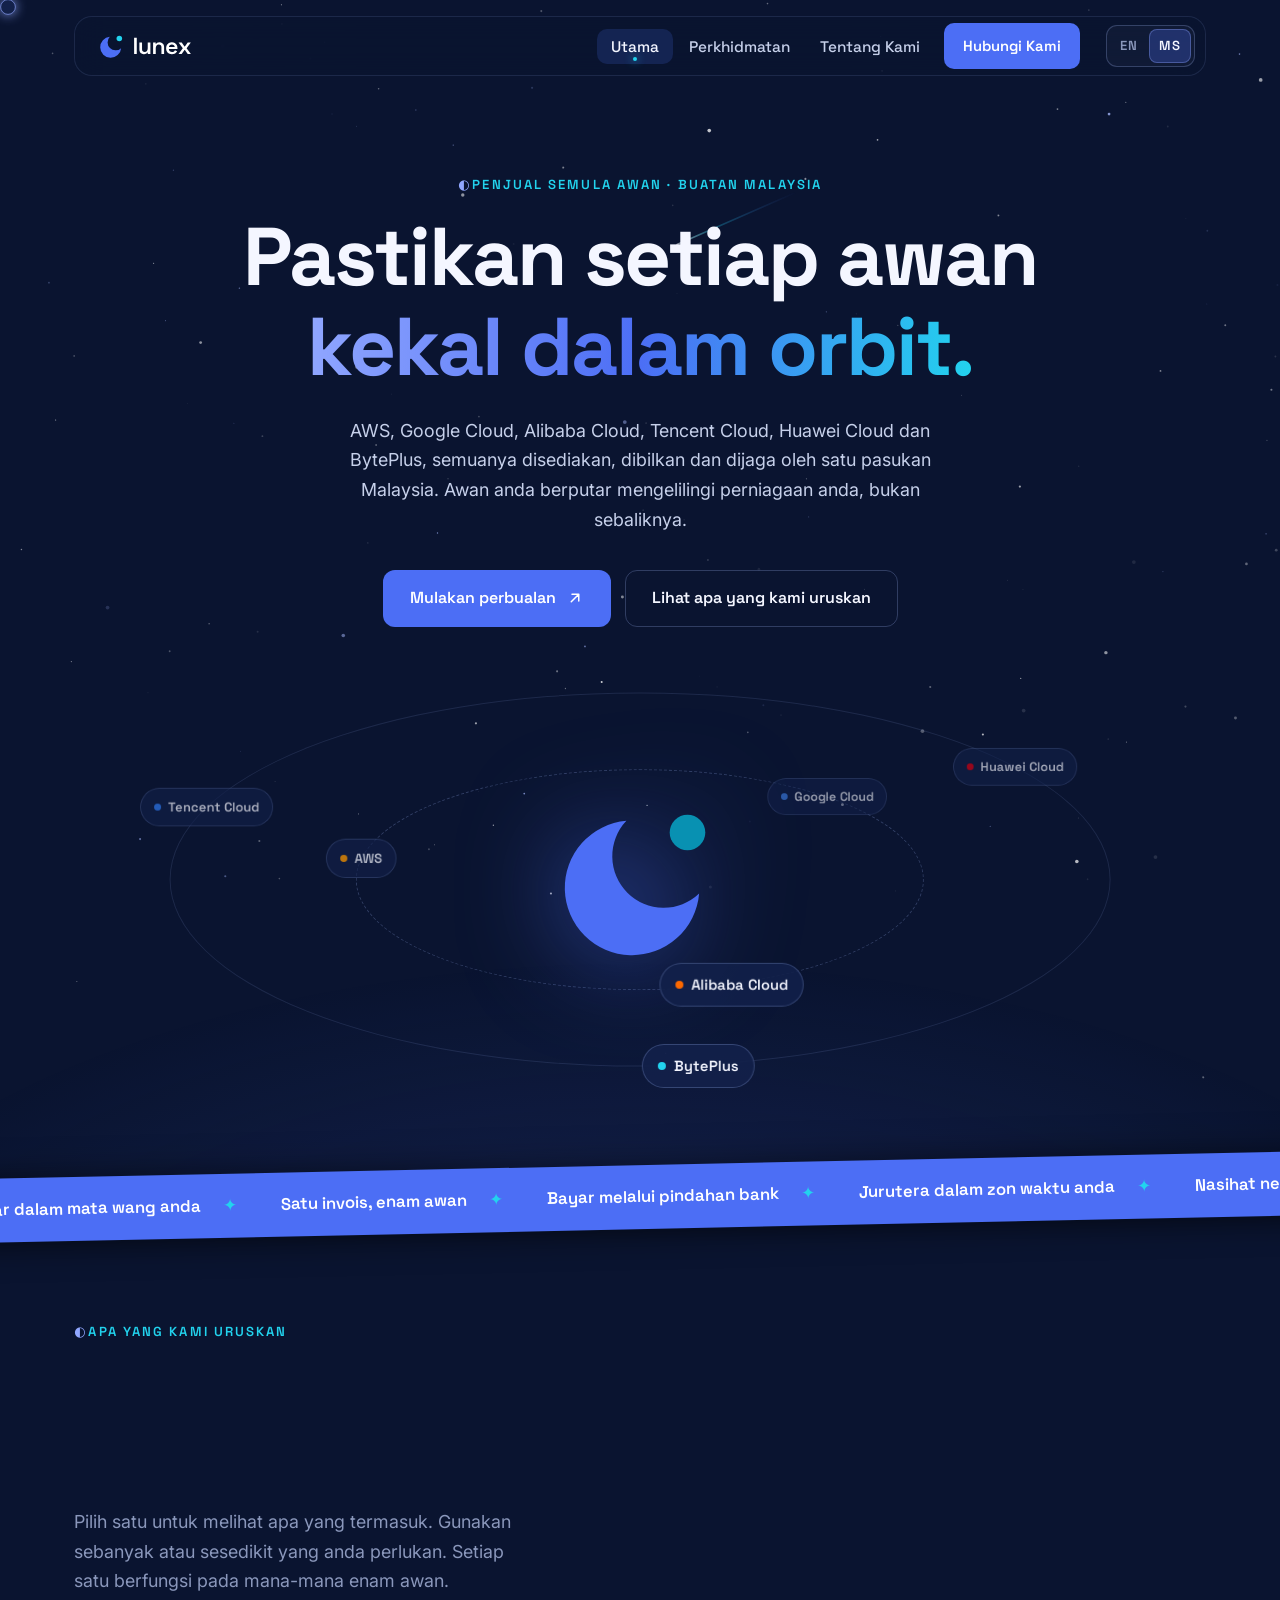
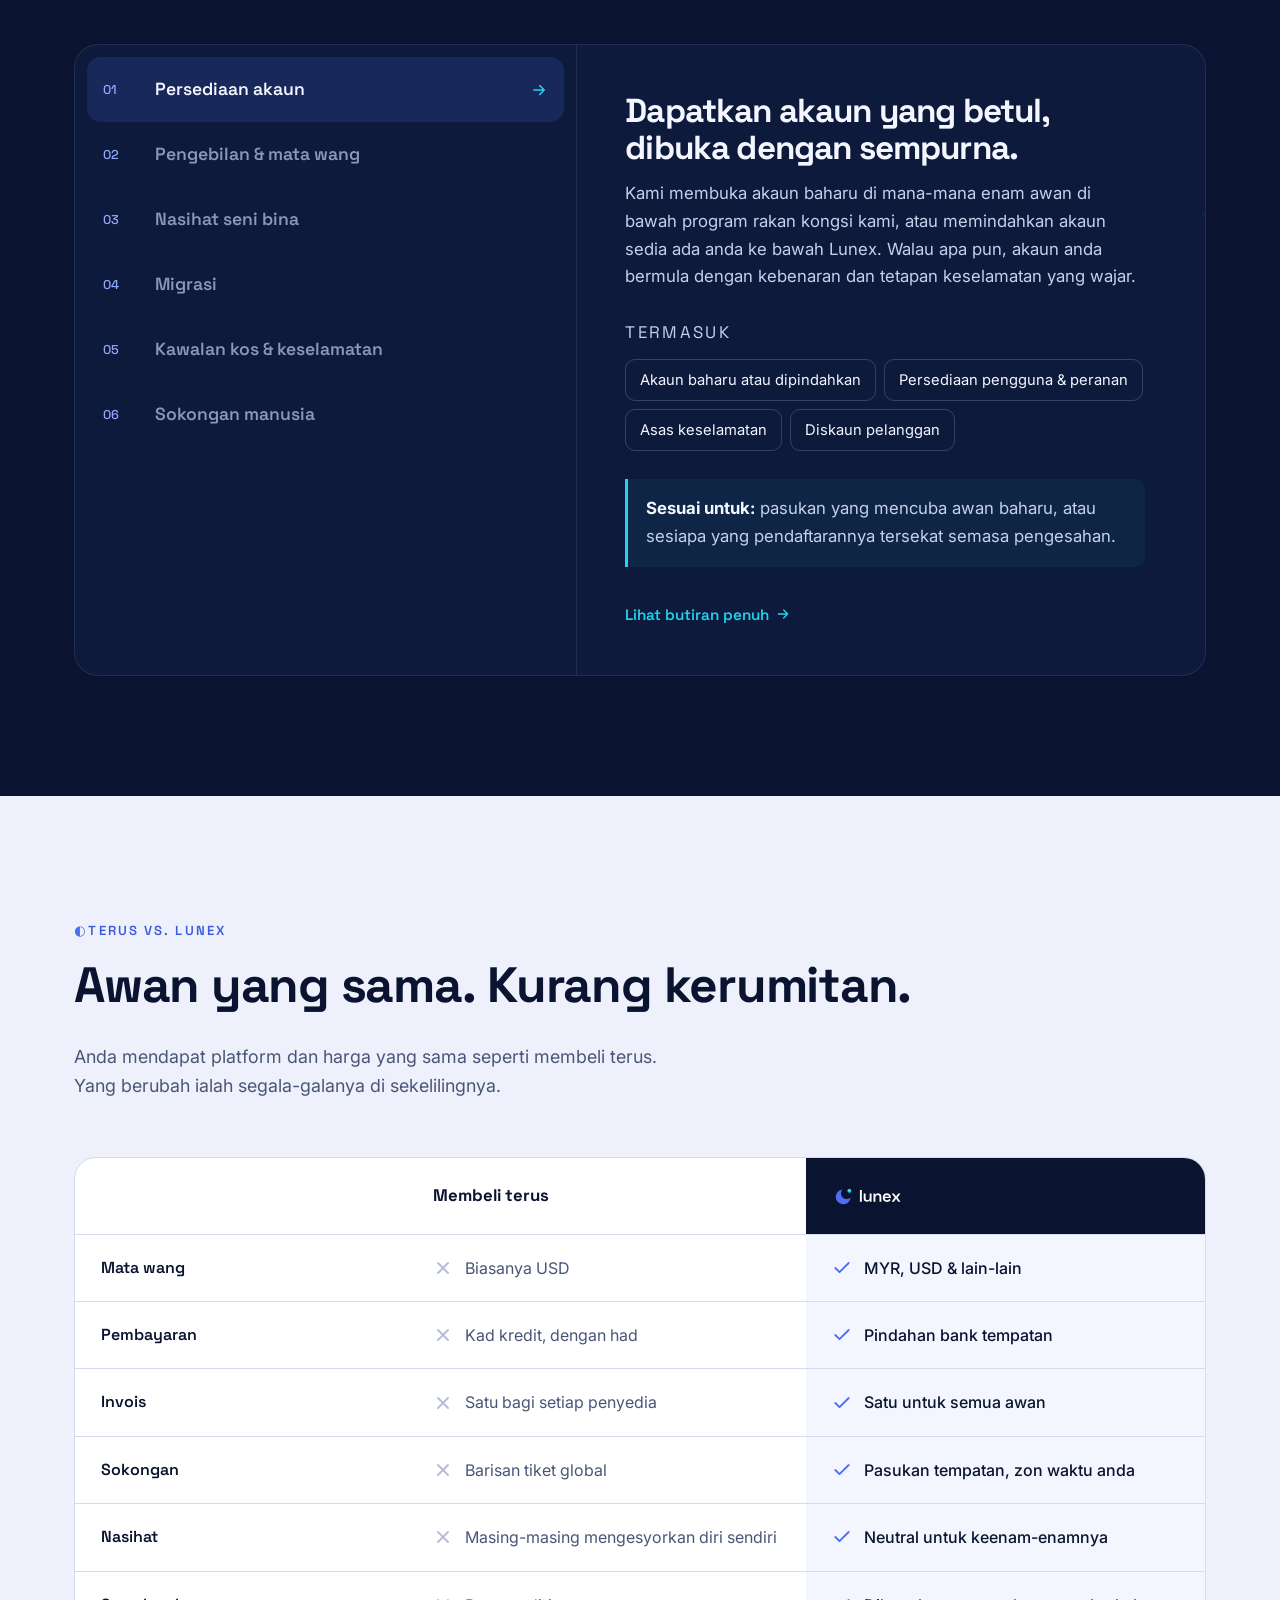
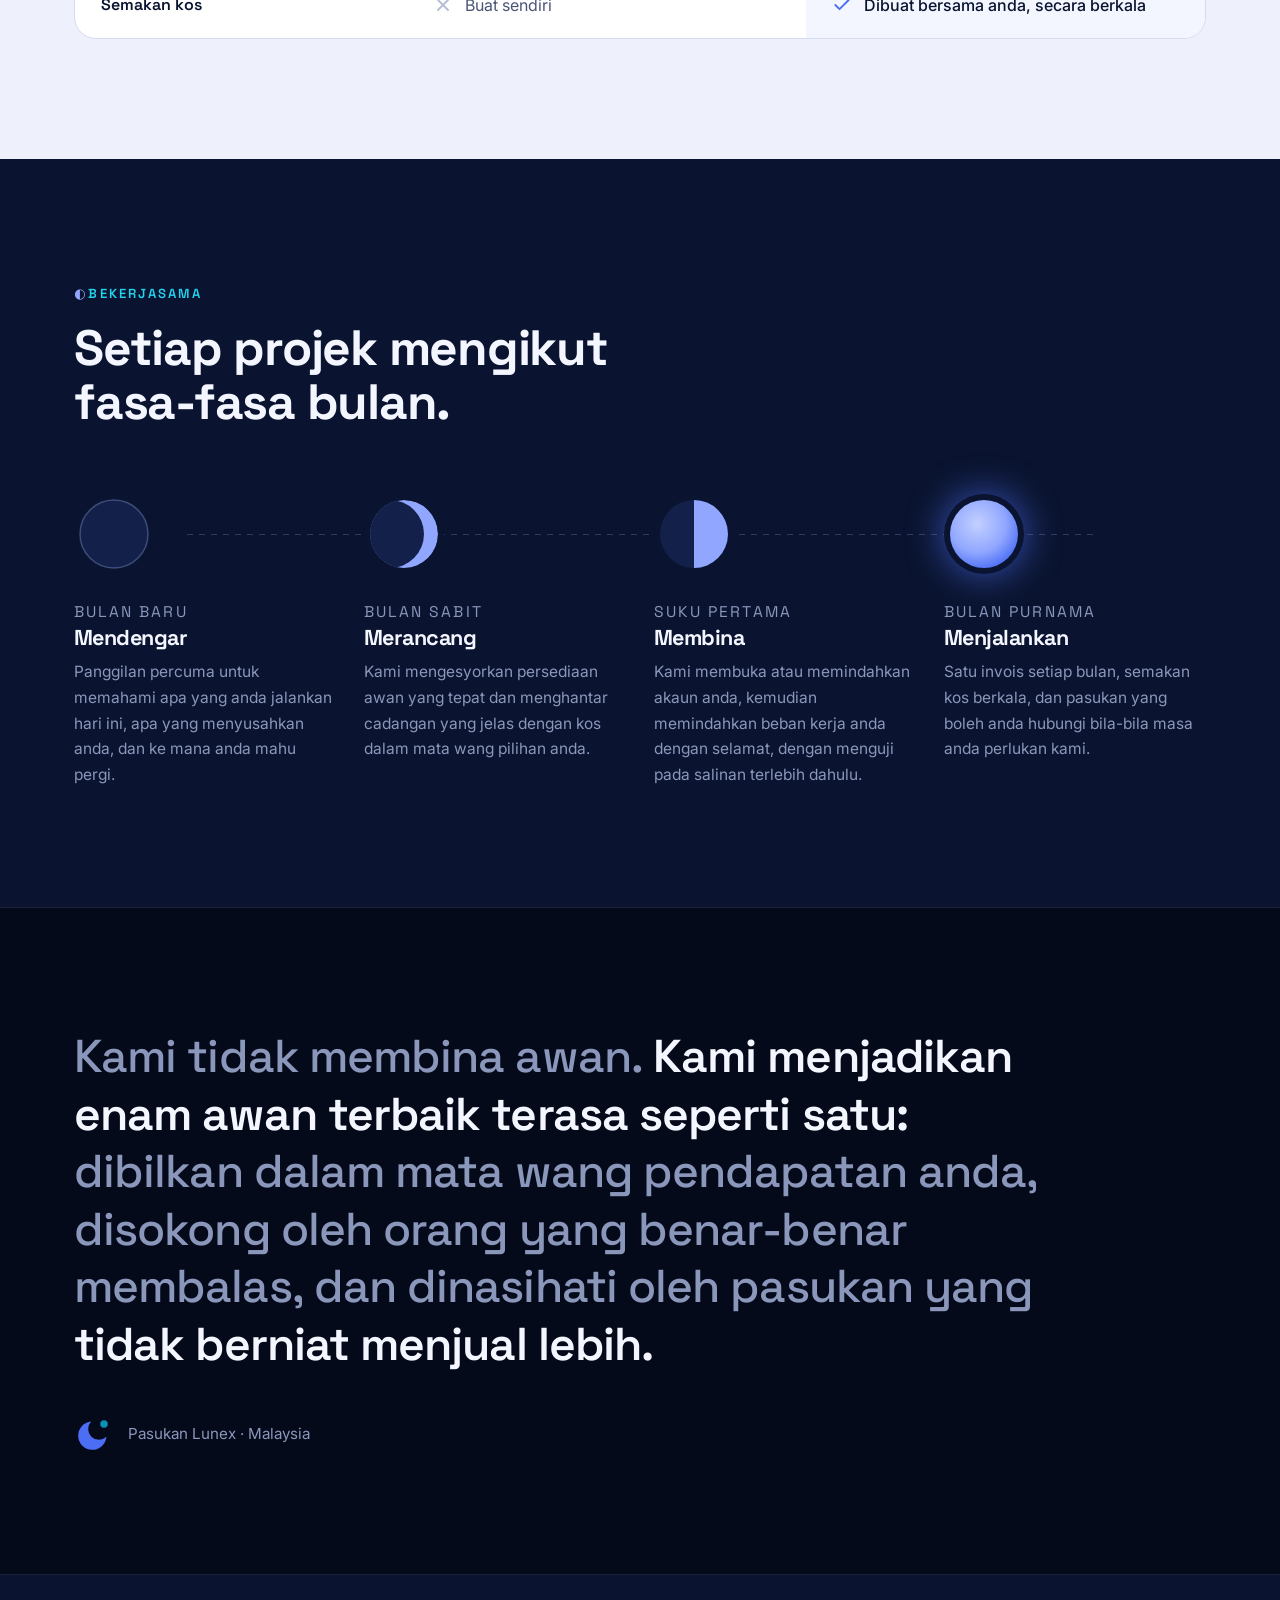
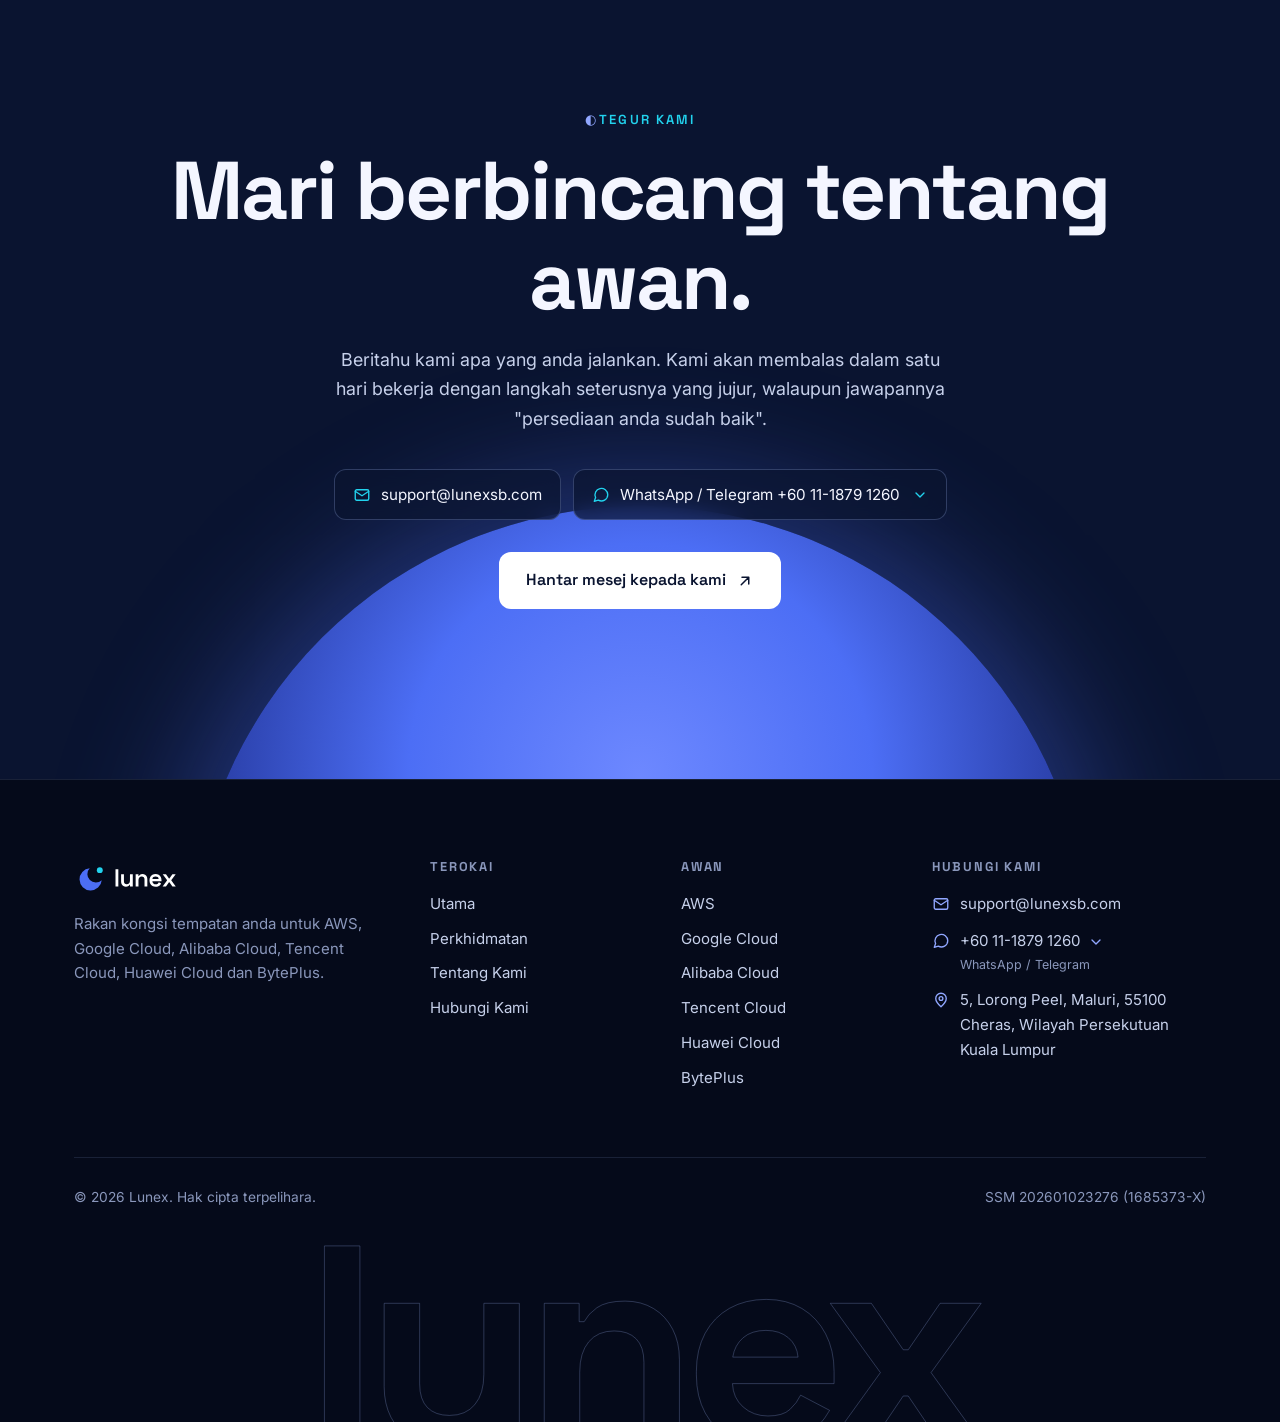
==== ms/index.html @ aa785521 "Add Bahasa Melayu version with EN | MS switch (ms/ pages built from tools/i18n-ms.txt)" ====
<!DOCTYPE html>
<html lang="ms" data-root="../">
<head>
  <meta charset="UTF-8">
  <meta name="viewport" content="width=device-width, initial-scale=1">
  <title>Lunex | Rakan Kongsi Pelbagai Awan Tempatan Anda di Malaysia</title>
  <meta name="description" content="Lunex ialah penjual semula awan yang berpangkalan di Malaysia untuk AWS, Google Cloud, Alibaba Cloud, Tencent Cloud, Huawei Cloud dan BytePlus. Pengebilan pelbagai mata wang yang fleksibel, sokongan tempatan dan nasihat tanpa agenda jualan.">
  <meta name="theme-color" content="#0a1430">
  <meta property="og:title" content="Lunex | Pastikan setiap awan kekal dalam orbit">
  <meta property="og:description" content="Akaun, pengebilan pelbagai mata wang, migrasi dan sokongan untuk enam platform awan, daripada satu pasukan Malaysia.">
  <meta property="og:image" content="../assets/img/lunex-icon-512.png">
  <link rel="icon" href="../assets/img/favicon.svg" type="image/svg+xml">
  <link rel="icon" href="../assets/img/favicon-32.png" sizes="32x32" type="image/png">
  <link rel="apple-touch-icon" href="../assets/img/apple-touch-icon.png">
  <link rel="preconnect" href="https://fonts.googleapis.com">
  <link rel="preconnect" href="https://fonts.gstatic.com" crossorigin>
  <link href="https://fonts.googleapis.com/css2?family=Inter:wght@400;500;600&family=Space+Grotesk:wght@500;600;700&display=swap" rel="stylesheet">
  <link rel="stylesheet" href="../css/style.css?v=8">
  <link rel="alternate" hreflang="en" href="../index.html">
  <link rel="alternate" hreflang="ms" href="index.html">
  <script>(function(d){try{if(!matchMedia("(prefers-reduced-motion: reduce)").matches){var s=sessionStorage;if(s.getItem("lx-trans"))d.classList.add("page-entering");else if(!s.getItem("lx-intro"))d.classList.add("intro-pending");}}catch(e){}setTimeout(function(){d.classList.remove("page-entering","intro-pending")},3000)})(document.documentElement)</script>
</head>
<body>
  <a class="skip-link" href="#main">Langkau ke kandungan</a>

  <!-- ============ Floating header ============ -->
  <header class="site-header">
    <div class="container">
      <nav class="nav" aria-label="Navigasi utama">
        <a href="index.html" class="nav__logo" aria-label="Laman utama Lunex">
          <img src="../assets/img/lunex-logo-white.svg" alt="Lunex" width="99" height="34">
        </a>
        <ul class="nav__menu" id="nav-menu">
          <li><a class="nav__link" href="index.html">Utama</a></li>
          <li><a class="nav__link" href="services.html">Perkhidmatan</a></li>
          <li><a class="nav__link" href="about.html">Tentang Kami</a></li>
          <li class="nav__cta"><a class="btn btn--primary btn--sm" href="contact.html">Hubungi Kami</a></li>
        </ul>
        <div class="lang" role="group" aria-label="Bahasa / Language"><a class="lang__opt" data-lang="en" href="../index.html" hreflang="en">EN</a><a class="lang__opt is-on" data-lang="ms" href="index.html" hreflang="ms" aria-current="true">MS</a></div>
        <button class="nav__toggle" type="button" aria-label="Buka menu" aria-expanded="false" aria-controls="nav-menu">
          <span></span><span></span><span></span>
        </button>
      </nav>
    </div>
  </header>

  <main id="main">
    <!-- ============ Hero ============ -->
    <section class="hero">
      <div class="container">
        <p class="kicker reveal">Penjual semula awan · Buatan Malaysia</p>
        <h1 class="h-xl reveal d1">Pastikan setiap awan<br><em class="glow-text">kekal dalam orbit.</em></h1>
        <p class="lead reveal d2">
          AWS, Google Cloud, Alibaba Cloud, Tencent Cloud, Huawei Cloud dan BytePlus, semuanya disediakan, dibilkan dan dijaga oleh satu pasukan Malaysia. Awan anda berputar mengelilingi perniagaan anda, bukan sebaliknya.
        </p>
        <div class="hero__actions reveal d3">
          <a class="btn btn--primary" href="contact.html">
            Mulakan perbualan
            <svg viewBox="0 0 24 24" fill="none" stroke="currentColor" stroke-width="2" stroke-linecap="round" stroke-linejoin="round" aria-hidden="true"><path d="M7 17 17 7M8 7h9v9"/></svg>
          </a>
          <a class="btn btn--line" href="#handle">Lihat apa yang kami uruskan</a>
        </div>

        <!-- Orbit: the six clouds circling Lunex -->
        <nav class="orbit reveal d2" data-orbit aria-label="Enam platform awan yang disokong oleh Lunex">
          <div class="orbit__ring orbit__ring--outer" aria-hidden="true"></div>
          <div class="orbit__ring orbit__ring--inner" aria-hidden="true"></div>
          <div class="orbit__moon" aria-hidden="true"><img src="../assets/img/lunex-icon.svg" alt=""></div>
          <a class="sat" href="services.html#aws" data-ring="inner" data-angle="180"><i class="c-aws"></i>AWS</a>
          <a class="sat" href="services.html#google-cloud" data-ring="inner" data-angle="300"><i class="c-gcp"></i>Google Cloud</a>
          <a class="sat" href="services.html#alibaba-cloud" data-ring="inner" data-angle="60"><i class="c-ali"></i>Alibaba Cloud</a>
          <a class="sat" href="services.html#tencent-cloud" data-ring="outer" data-angle="210"><i class="c-tencent"></i>Tencent Cloud</a>
          <a class="sat" href="services.html#huawei-cloud" data-ring="outer" data-angle="330"><i class="c-huawei"></i>Huawei Cloud</a>
          <a class="sat" href="services.html#byteplus" data-ring="outer" data-angle="90"><i class="c-byteplus"></i>BytePlus</a>
        </nav>
      </div>

    </section>

    <!-- Ribbon: sits on the seam between the hero and the next section -->
    <div class="ribbon-seam">
      <div class="ribbon" aria-label="Kelebihan Lunex">
        <div class="ribbon__track">
          <span>Bayar dalam mata wang anda</span><span>Satu invois, enam awan</span><span>Bayar melalui pindahan bank</span><span>Jurutera dalam zon waktu anda</span><span>Nasihat neutral tanpa memihak</span><span>Tiada had kad kredit</span>
          <span aria-hidden="true">Bayar dalam mata wang anda</span><span aria-hidden="true">Satu invois, enam awan</span><span aria-hidden="true">Bayar melalui pindahan bank</span><span aria-hidden="true">Jurutera dalam zon waktu anda</span><span aria-hidden="true">Nasihat neutral tanpa memihak</span><span aria-hidden="true">Tiada had kad kredit</span>
        </div>
      </div>
    </div>

    <!-- ============ Mission control (services) ============ -->
    <section class="section" id="handle">
      <div class="container">
        <div class="mc__head">
          <div>
            <p class="kicker">Apa yang kami uruskan</p>
            <h2 class="h-lg" style="margin:0">Enam tugas yang boleh<br>anda serahkan kepada kami.</h2>
          </div>
          <p class="lead">Pilih satu untuk melihat apa yang termasuk. Gunakan sebanyak atau sesedikit yang anda perlukan. Setiap satu berfungsi pada mana-mana enam awan.</p>
        </div>

        <div class="mc reveal" data-tabs>
          <div class="mc__tabs" role="tablist" aria-label="Perkhidmatan Lunex" aria-orientation="vertical">
            <button class="mc__tab" role="tab" id="tab-account" aria-controls="panel-account" aria-selected="true" tabindex="0"><small>01</small>Persediaan akaun<svg viewBox="0 0 24 24" fill="none" stroke="currentColor" stroke-width="2" stroke-linecap="round" stroke-linejoin="round" aria-hidden="true"><path d="M5 12h14M13 6l6 6-6 6"/></svg></button>
            <button class="mc__tab" role="tab" id="tab-billing" aria-controls="panel-billing" aria-selected="false" tabindex="-1"><small>02</small>Pengebilan &amp; mata wang<svg viewBox="0 0 24 24" fill="none" stroke="currentColor" stroke-width="2" stroke-linecap="round" stroke-linejoin="round" aria-hidden="true"><path d="M5 12h14M13 6l6 6-6 6"/></svg></button>
            <button class="mc__tab" role="tab" id="tab-consult" aria-controls="panel-consult" aria-selected="false" tabindex="-1"><small>03</small>Nasihat seni bina<svg viewBox="0 0 24 24" fill="none" stroke="currentColor" stroke-width="2" stroke-linecap="round" stroke-linejoin="round" aria-hidden="true"><path d="M5 12h14M13 6l6 6-6 6"/></svg></button>
            <button class="mc__tab" role="tab" id="tab-migrate" aria-controls="panel-migrate" aria-selected="false" tabindex="-1"><small>04</small>Migrasi<svg viewBox="0 0 24 24" fill="none" stroke="currentColor" stroke-width="2" stroke-linecap="round" stroke-linejoin="round" aria-hidden="true"><path d="M5 12h14M13 6l6 6-6 6"/></svg></button>
            <button class="mc__tab" role="tab" id="tab-guard" aria-controls="panel-guard" aria-selected="false" tabindex="-1"><small>05</small>Kawalan kos &amp; keselamatan<svg viewBox="0 0 24 24" fill="none" stroke="currentColor" stroke-width="2" stroke-linecap="round" stroke-linejoin="round" aria-hidden="true"><path d="M5 12h14M13 6l6 6-6 6"/></svg></button>
            <button class="mc__tab" role="tab" id="tab-support" aria-controls="panel-support" aria-selected="false" tabindex="-1"><small>06</small>Sokongan manusia<svg viewBox="0 0 24 24" fill="none" stroke="currentColor" stroke-width="2" stroke-linecap="round" stroke-linejoin="round" aria-hidden="true"><path d="M5 12h14M13 6l6 6-6 6"/></svg></button>
          </div>

          <div class="mc__panel" role="tabpanel" id="panel-account" aria-labelledby="tab-account" tabindex="0">
            <h3>Dapatkan akaun yang betul, dibuka dengan sempurna.</h3>
            <p>Kami membuka akaun baharu di mana-mana enam awan di bawah program rakan kongsi kami, atau memindahkan akaun sedia ada anda ke bawah Lunex. Walau apa pun, akaun anda bermula dengan kebenaran dan tetapan keselamatan yang wajar.</p>
            <p class="mc__label">Termasuk</p>
            <ul class="mc__chips"><li>Akaun baharu atau dipindahkan</li><li>Persediaan pengguna &amp; peranan</li><li>Asas keselamatan</li><li>Diskaun pelanggan</li></ul>
            <p class="mc__fit"><strong>Sesuai untuk:</strong> pasukan yang mencuba awan baharu, atau sesiapa yang pendaftarannya tersekat semasa pengesahan.</p>
            <a class="inline-link" href="services.html#account">Lihat butiran penuh <svg viewBox="0 0 24 24" fill="none" stroke="currentColor" stroke-width="2" stroke-linecap="round" stroke-linejoin="round" aria-hidden="true"><path d="M5 12h14M13 6l6 6-6 6"/></svg></a>
          </div>
          <div class="mc__panel" role="tabpanel" id="panel-billing" aria-labelledby="tab-billing" tabindex="0" hidden>
            <h3>Satu bil. Mata wang anda. Bayar cara anda.</h3>
            <p>Penggunaan daripada setiap awan yang anda guna digabungkan dalam satu invois bulanan. Jelaskan dalam Ringgit, dolar AS atau mata wang lain yang kami sokong, melalui pindahan bank. Tiada had kad kredit yang menghentikan pelayan anda.</p>
            <p class="mc__label">Termasuk</p>
            <ul class="mc__chips"><li>Satu invois gabungan</li><li>Penyelesaian pelbagai mata wang</li><li>Pindahan bank &amp; tambah nilai</li><li>Laporan perbelanjaan bulanan</li><li>Amaran bajet</li></ul>
            <p class="mc__fit"><strong>Sesuai untuk:</strong> pasukan kewangan yang memerlukan invois tempatan yang sah dan satu tempat untuk melihat perbelanjaan awan.</p>
            <a class="inline-link" href="services.html#billing">Lihat butiran penuh <svg viewBox="0 0 24 24" fill="none" stroke="currentColor" stroke-width="2" stroke-linecap="round" stroke-linejoin="round" aria-hidden="true"><path d="M5 12h14M13 6l6 6-6 6"/></svg></a>
          </div>
          <div class="mc__panel" role="tabpanel" id="panel-consult" aria-labelledby="tab-consult" tabindex="0" hidden>
            <h3>Pilih berdasarkan fakta, bukan promosi jualan.</h3>
            <p>Kami bekerjasama dengan keenam-enam penyedia, jadi kami tiada sebab untuk mengutamakan satu. Beritahu kami tentang beban kerja, pengguna dan bajet anda, dan kami akan mereka bentuk persediaan yang sesuai, walaupun ia bermakna menggabungkan beberapa awan.</p>
            <p class="mc__label">Termasuk</p>
            <ul class="mc__chips"><li>Semakan beban kerja</li><li>Perbandingan awan &amp; rantau</li><li>Rajah seni bina</li><li>Anggaran kos</li></ul>
            <p class="mc__fit"><strong>Sesuai untuk:</strong> produk baharu, pengembangan ke pasaran baharu, atau persoalan "adakah kami di awan yang betul?".</p>
            <a class="inline-link" href="services.html#consulting">Lihat butiran penuh <svg viewBox="0 0 24 24" fill="none" stroke="currentColor" stroke-width="2" stroke-linecap="round" stroke-linejoin="round" aria-hidden="true"><path d="M5 12h14M13 6l6 6-6 6"/></svg></a>
          </div>
          <div class="mc__panel" role="tabpanel" id="panel-migrate" aria-labelledby="tab-migrate" tabindex="0" hidden>
            <h3>Berpindah rumah, dirancang dengan teliti.</h3>
            <p>Daripada pelayan pejabat ke awan, atau dari satu awan ke awan lain. Kami merancang perpindahan, mengujinya pada salinan terlebih dahulu, dan bertukar pada masa yang sesuai untuk perniagaan anda.</p>
            <p class="mc__label">Termasuk</p>
            <ul class="mc__chips"><li>Pelan migrasi</li><li>Larian ujian</li><li>Pemindahan data &amp; aplikasi</li><li>Sokongan semasa pertukaran</li></ul>
            <p class="mc__fit"><strong>Sesuai untuk:</strong> syarikat yang meninggalkan perkakasan lama, atau berpindah ke awan yang lebih murah atau lebih dekat dengan pengguna mereka.</p>
            <a class="inline-link" href="services.html#migration">Lihat butiran penuh <svg viewBox="0 0 24 24" fill="none" stroke="currentColor" stroke-width="2" stroke-linecap="round" stroke-linejoin="round" aria-hidden="true"><path d="M5 12h14M13 6l6 6-6 6"/></svg></a>
          </div>
          <div class="mc__panel" role="tabpanel" id="panel-guard" aria-labelledby="tab-guard" tabindex="0" hidden>
            <h3>Tiada bil mengejut. Tiada pintu terbuka.</h3>
            <p>Kami menyemak akaun anda secara berkala untuk perbelanjaan yang membazir dan kelemahan keselamatan biasa, seperti pelayan terbiar, storan awam dan sandaran yang tiada, dan memberitahu anda dalam bahasa mudah apa yang perlu dibaiki.</p>
            <p class="mc__label">Termasuk</p>
            <ul class="mc__chips"><li>Semakan kos</li><li>Tip saiz yang tepat</li><li>Pemeriksaan keselamatan</li><li>Semakan sandaran</li></ul>
            <p class="mc__fit"><strong>Sesuai untuk:</strong> perniagaan yang bil awannya terus meningkat dan tiada siapa pasti sebabnya.</p>
            <a class="inline-link" href="services.html#guard">Lihat butiran penuh <svg viewBox="0 0 24 24" fill="none" stroke="currentColor" stroke-width="2" stroke-linecap="round" stroke-linejoin="round" aria-hidden="true"><path d="M5 12h14M13 6l6 6-6 6"/></svg></a>
          </div>
          <div class="mc__panel" role="tabpanel" id="panel-support" aria-labelledby="tab-support" tabindex="0" hidden>
            <h3>Orang sebenar yang sudah mengenali persediaan anda.</h3>
            <p>Langkau barisan tiket global. Hantar mesej kepada pasukan tempatan kami dalam zon waktu anda. Jika masalah berpunca daripada pihak penyedia, kami akan memanjangkannya untuk anda melalui saluran rakan kongsi kami.</p>
            <p class="mc__label">Termasuk</p>
            <ul class="mc__chips"><li>E-mel, WhatsApp, Telegram &amp; lain-lain</li><li>Eskalasi kepada penyedia</li><li>Bantuan insiden</li><li>Pengurus akaun</li></ul>
            <p class="mc__fit"><strong>Sesuai untuk:</strong> pasukan kecil tanpa jurutera awan sepenuh masa.</p>
            <a class="inline-link" href="services.html#support">Lihat butiran penuh <svg viewBox="0 0 24 24" fill="none" stroke="currentColor" stroke-width="2" stroke-linecap="round" stroke-linejoin="round" aria-hidden="true"><path d="M5 12h14M13 6l6 6-6 6"/></svg></a>
          </div>
        </div>
      </div>
    </section>

    <!-- ============ Comparison (light) ============ -->
    <section class="section paper">
      <div class="container">
        <p class="kicker">Terus vs. Lunex</p>
        <h2 class="h-lg">Awan yang sama. Kurang kerumitan.</h2>
        <p class="lead">Anda mendapat platform dan harga yang sama seperti membeli terus. Yang berubah ialah segala-galanya di sekelilingnya.</p>

        <div class="compare reveal" role="table" aria-label="Membeli awan secara terus berbanding membeli melalui Lunex">
          <div class="compare__row compare__row--head" role="row">
            <div class="compare__topic" role="columnheader"></div>
            <div role="columnheader">Membeli terus</div>
            <div class="us" role="columnheader"><img src="../assets/img/lunex-logo-white.svg" alt="Bersama Lunex" width="70" height="24"></div>
          </div>
          <div class="compare__row" role="row">
            <div class="compare__topic" role="rowheader">Mata wang</div>
            <div class="no" role="cell"><svg viewBox="0 0 24 24" fill="none" stroke="currentColor" stroke-width="2.2" stroke-linecap="round" aria-hidden="true"><path d="M18 6 6 18M6 6l12 12"/></svg>Biasanya USD</div>
            <div class="us" role="cell"><svg viewBox="0 0 24 24" fill="none" stroke="currentColor" stroke-width="2.2" stroke-linecap="round" stroke-linejoin="round" aria-hidden="true"><path d="M20 6 9 17l-5-5"/></svg>MYR, USD &amp; lain-lain</div>
          </div>
          <div class="compare__row" role="row">
            <div class="compare__topic" role="rowheader">Pembayaran</div>
            <div class="no" role="cell"><svg viewBox="0 0 24 24" fill="none" stroke="currentColor" stroke-width="2.2" stroke-linecap="round" aria-hidden="true"><path d="M18 6 6 18M6 6l12 12"/></svg>Kad kredit, dengan had</div>
            <div class="us" role="cell"><svg viewBox="0 0 24 24" fill="none" stroke="currentColor" stroke-width="2.2" stroke-linecap="round" stroke-linejoin="round" aria-hidden="true"><path d="M20 6 9 17l-5-5"/></svg>Pindahan bank tempatan</div>
          </div>
          <div class="compare__row" role="row">
            <div class="compare__topic" role="rowheader">Invois</div>
            <div class="no" role="cell"><svg viewBox="0 0 24 24" fill="none" stroke="currentColor" stroke-width="2.2" stroke-linecap="round" aria-hidden="true"><path d="M18 6 6 18M6 6l12 12"/></svg>Satu bagi setiap penyedia</div>
            <div class="us" role="cell"><svg viewBox="0 0 24 24" fill="none" stroke="currentColor" stroke-width="2.2" stroke-linecap="round" stroke-linejoin="round" aria-hidden="true"><path d="M20 6 9 17l-5-5"/></svg>Satu untuk semua awan</div>
          </div>
          <div class="compare__row" role="row">
            <div class="compare__topic" role="rowheader">Sokongan</div>
            <div class="no" role="cell"><svg viewBox="0 0 24 24" fill="none" stroke="currentColor" stroke-width="2.2" stroke-linecap="round" aria-hidden="true"><path d="M18 6 6 18M6 6l12 12"/></svg>Barisan tiket global</div>
            <div class="us" role="cell"><svg viewBox="0 0 24 24" fill="none" stroke="currentColor" stroke-width="2.2" stroke-linecap="round" stroke-linejoin="round" aria-hidden="true"><path d="M20 6 9 17l-5-5"/></svg>Pasukan tempatan, zon waktu anda</div>
          </div>
          <div class="compare__row" role="row">
            <div class="compare__topic" role="rowheader">Nasihat</div>
            <div class="no" role="cell"><svg viewBox="0 0 24 24" fill="none" stroke="currentColor" stroke-width="2.2" stroke-linecap="round" aria-hidden="true"><path d="M18 6 6 18M6 6l12 12"/></svg>Masing-masing mengesyorkan diri sendiri</div>
            <div class="us" role="cell"><svg viewBox="0 0 24 24" fill="none" stroke="currentColor" stroke-width="2.2" stroke-linecap="round" stroke-linejoin="round" aria-hidden="true"><path d="M20 6 9 17l-5-5"/></svg>Neutral untuk keenam-enamnya</div>
          </div>
          <div class="compare__row" role="row">
            <div class="compare__topic" role="rowheader">Semakan kos</div>
            <div class="no" role="cell"><svg viewBox="0 0 24 24" fill="none" stroke="currentColor" stroke-width="2.2" stroke-linecap="round" aria-hidden="true"><path d="M18 6 6 18M6 6l12 12"/></svg>Buat sendiri</div>
            <div class="us" role="cell"><svg viewBox="0 0 24 24" fill="none" stroke="currentColor" stroke-width="2.2" stroke-linecap="round" stroke-linejoin="round" aria-hidden="true"><path d="M20 6 9 17l-5-5"/></svg>Dibuat bersama anda, secara berkala</div>
          </div>
        </div>
      </div>
    </section>

    <!-- ============ Moon-phase process ============ -->
    <section class="section">
      <div class="container">
        <p class="kicker">Bekerjasama</p>
        <h2 class="h-lg">Setiap projek mengikut<br>fasa-fasa bulan.</h2>

        <ol class="phases">
          <li class="phase reveal">
            <svg class="phase__moon" viewBox="0 0 80 80" aria-hidden="true"><circle cx="40" cy="40" r="34" fill="#13214a" stroke="rgba(148,170,230,.35)" stroke-width="1.5"/></svg>
            <p class="phase__name">Bulan baru</p>
            <h3>Mendengar</h3>
            <p>Panggilan percuma untuk memahami apa yang anda jalankan hari ini, apa yang menyusahkan anda, dan ke mana anda mahu pergi.</p>
          </li>
          <li class="phase reveal d1">
            <svg class="phase__moon" viewBox="0 0 80 80" aria-hidden="true">
              <defs><clipPath id="ph2"><circle cx="40" cy="40" r="34"/></clipPath></defs>
              <circle cx="40" cy="40" r="34" fill="#13214a"/>
              <g clip-path="url(#ph2)"><circle cx="40" cy="40" r="34" fill="#91a7ff"/><circle cx="26" cy="40" r="34" fill="#13214a"/></g>
            </svg>
            <p class="phase__name">Bulan sabit</p>
            <h3>Merancang</h3>
            <p>Kami mengesyorkan persediaan awan yang tepat dan menghantar cadangan yang jelas dengan kos dalam mata wang pilihan anda.</p>
          </li>
          <li class="phase reveal d2">
            <svg class="phase__moon" viewBox="0 0 80 80" aria-hidden="true">
              <circle cx="40" cy="40" r="34" fill="#13214a"/>
              <path d="M40 6a34 34 0 0 1 0 68Z" fill="#91a7ff"/>
            </svg>
            <p class="phase__name">Suku pertama</p>
            <h3>Membina</h3>
            <p>Kami membuka atau memindahkan akaun anda, kemudian memindahkan beban kerja anda dengan selamat, dengan menguji pada salinan terlebih dahulu.</p>
          </li>
          <li class="phase reveal d3">
            <svg class="phase__moon" viewBox="0 0 80 80" aria-hidden="true" style="filter:drop-shadow(0 0 18px rgba(76,110,245,.7))">
              <defs><radialGradient id="ph4" cx="40%" cy="35%" r="70%"><stop offset="0" stop-color="#c3d0ff"/><stop offset=".6" stop-color="#91a7ff"/><stop offset="1" stop-color="#4c6ef5"/></radialGradient></defs>
              <circle cx="40" cy="40" r="34" fill="url(#ph4)"/>
            </svg>
            <p class="phase__name">Bulan purnama</p>
            <h3>Menjalankan</h3>
            <p>Satu invois setiap bulan, semakan kos berkala, dan pasukan yang boleh anda hubungi bila-bila masa anda perlukan kami.</p>
          </li>
        </ol>
      </div>
    </section>

    <!-- ============ Statement ============ -->
    <section class="section statement">
      <div class="container">
        <p class="reveal">
          Kami tidak membina awan. <strong>Kami menjadikan enam awan terbaik terasa seperti satu:</strong>
          dibilkan dalam mata wang pendapatan anda, disokong oleh orang yang benar-benar membalas, dan dinasihati oleh pasukan yang <strong>tidak berniat menjual lebih.</strong>
        </p>
        <div class="statement__sign reveal d1">
          <img src="../assets/img/lunex-icon.svg" alt="" width="40" height="40">
          <span>Pasukan Lunex · Malaysia</span>
        </div>
      </div>
    </section>

    <!-- ============ Moonrise contact ============ -->
    <!-- Placeholder contact details use ** for values still to be confirmed. -->
    <section class="moonrise">
      <div class="container">
        <p class="kicker reveal">Tegur kami</p>
        <h2 class="h-xl reveal d1">Mari berbincang tentang awan.</h2>
        <p class="lead reveal d2">Beritahu kami apa yang anda jalankan. Kami akan membalas dalam satu hari bekerja dengan langkah seterusnya yang jujur, walaupun jawapannya "persediaan anda sudah baik".</p>
        <div class="moonrise__contacts reveal d2">
          <a class="contact-pill" href="mailto:support@lunexsb.com?subject=Enquiry%20from%20the%20Lunex%20website"><svg viewBox="0 0 24 24" fill="none" stroke="currentColor" stroke-width="1.8" stroke-linecap="round" stroke-linejoin="round" aria-hidden="true"><rect x="3" y="5" width="18" height="14" rx="2"/><path d="m3 7 9 6 9-6"/></svg>support@lunexsb.com</a>
          <div class="chat chat--pill" data-chat>
            <button class="contact-pill chat__toggle" type="button" aria-expanded="false" aria-controls="chat-menu-home" aria-haspopup="true"><svg viewBox="0 0 24 24" fill="none" stroke="currentColor" stroke-width="1.8" stroke-linecap="round" stroke-linejoin="round" aria-hidden="true"><path d="M21 11.5a8.4 8.4 0 0 1-12.6 7.3L3 20.5l1.8-5.2A8.5 8.5 0 1 1 21 11.5Z"/></svg>WhatsApp / Telegram +60 11-1879 1260<svg class="chat__chev" viewBox="0 0 24 24" fill="none" stroke="currentColor" stroke-width="2" stroke-linecap="round" stroke-linejoin="round" aria-hidden="true"><path d="m6 9 6 6 6-6"/></svg></button>
            <div class="chat__menu" id="chat-menu-home" role="menu" aria-label="Pilih cara untuk berbual" hidden>
              <a class="chat__opt" role="menuitem" href="https://wa.me/601118791260" target="_blank" rel="noopener"><span class="chat__badge chat__badge--wa"><svg viewBox="0 0 24 24" fill="none" stroke="currentColor" stroke-width="2" stroke-linecap="round" stroke-linejoin="round" aria-hidden="true"><path d="M21 11.5a8.4 8.4 0 0 1-12.6 7.3L3 20.5l1.8-5.2A8.5 8.5 0 1 1 21 11.5Z"/><path d="M9 9.5c.4 1.8 1.7 3.3 3.5 4l1.2-1.1 1.8.8-.5 1.6c-3.3-.3-6-3-6.3-6.3l1.6-.5.8 1.8Z" fill="currentColor" stroke="none"/></svg></span><span>WhatsApp<small>Berbual dengan kami di WhatsApp</small></span></a>
              <a class="chat__opt" role="menuitem" href="https://t.me/+601118791260" target="_blank" rel="noopener"><span class="chat__badge chat__badge--tg"><svg viewBox="0 0 24 24" fill="none" stroke="currentColor" stroke-width="2" stroke-linecap="round" stroke-linejoin="round" aria-hidden="true"><path d="M21.5 3.5 2.5 11l6.5 2.2 2.2 6.8 3.3-4.2 5.5 4 1.5-16.3Z"/><path d="M9 13.2 18 7"/></svg></span><span>Telegram<small>Hantar mesej kepada kami di Telegram</small></span></a>
            </div>
          </div>
        </div>
        <div class="reveal d3">
          <a class="btn btn--light" href="contact.html">
            Hantar mesej kepada kami
            <svg viewBox="0 0 24 24" fill="none" stroke="currentColor" stroke-width="2" stroke-linecap="round" stroke-linejoin="round" aria-hidden="true"><path d="M7 17 17 7M8 7h9v9"/></svg>
          </a>
        </div>
      </div>
    </section>
  </main>

  <!-- ============ Footer ============ -->
  <footer class="site-footer">
    <div class="container">
      <div class="footer__grid">
        <div class="footer__brand">
          <img src="../assets/img/lunex-logo-white.svg" alt="Lunex" width="104" height="36">
          <p>Rakan kongsi tempatan anda untuk AWS, Google Cloud, Alibaba Cloud, Tencent Cloud, Huawei Cloud dan BytePlus.</p>
        </div>
        <div>
          <h4>Terokai</h4>
          <ul class="footer__links">
            <li><a href="index.html">Utama</a></li>
            <li><a href="services.html">Perkhidmatan</a></li>
            <li><a href="about.html">Tentang Kami</a></li>
            <li><a href="contact.html">Hubungi Kami</a></li>
          </ul>
        </div>
        <div>
          <h4>Awan</h4>
          <ul class="footer__links">
            <li><a href="services.html#aws">AWS</a></li>
            <li><a href="services.html#google-cloud">Google Cloud</a></li>
            <li><a href="services.html#alibaba-cloud">Alibaba Cloud</a></li>
            <li><a href="services.html#tencent-cloud">Tencent Cloud</a></li>
            <li><a href="services.html#huawei-cloud">Huawei Cloud</a></li>
            <li><a href="services.html#byteplus">BytePlus</a></li>
          </ul>
        </div>
        <div>
          <h4>Hubungi kami</h4>
          <ul class="footer__contact">
            <li><svg viewBox="0 0 24 24" fill="none" stroke="currentColor" stroke-width="1.8" stroke-linecap="round" stroke-linejoin="round" aria-hidden="true"><rect x="3" y="5" width="18" height="14" rx="2"/><path d="m3 7 9 6 9-6"/></svg><a href="mailto:support@lunexsb.com?subject=Enquiry%20from%20the%20Lunex%20website">support@lunexsb.com</a></li>
            <li class="chat chat--footer" data-chat><svg viewBox="0 0 24 24" fill="none" stroke="currentColor" stroke-width="1.8" stroke-linecap="round" stroke-linejoin="round" aria-hidden="true"><path d="M21 11.5a8.4 8.4 0 0 1-12.6 7.3L3 20.5l1.8-5.2A8.5 8.5 0 1 1 21 11.5Z"/></svg>
              <button class="chat__toggle" type="button" aria-expanded="false" aria-controls="chat-menu-footer" aria-haspopup="true">+60 11-1879 1260<svg class="chat__chev" viewBox="0 0 24 24" fill="none" stroke="currentColor" stroke-width="2" stroke-linecap="round" stroke-linejoin="round" aria-hidden="true"><path d="m6 9 6 6 6-6"/></svg><small>WhatsApp / Telegram</small></button>
              <div class="chat__menu" id="chat-menu-footer" role="menu" aria-label="Pilih cara untuk berbual" hidden>
                <a class="chat__opt" role="menuitem" href="https://wa.me/601118791260" target="_blank" rel="noopener"><span class="chat__badge chat__badge--wa"><svg viewBox="0 0 24 24" fill="none" stroke="currentColor" stroke-width="2" stroke-linecap="round" stroke-linejoin="round" aria-hidden="true"><path d="M21 11.5a8.4 8.4 0 0 1-12.6 7.3L3 20.5l1.8-5.2A8.5 8.5 0 1 1 21 11.5Z"/><path d="M9 9.5c.4 1.8 1.7 3.3 3.5 4l1.2-1.1 1.8.8-.5 1.6c-3.3-.3-6-3-6.3-6.3l1.6-.5.8 1.8Z" fill="currentColor" stroke="none"/></svg></span><span>WhatsApp<small>Berbual dengan kami di WhatsApp</small></span></a>
                <a class="chat__opt" role="menuitem" href="https://t.me/+601118791260" target="_blank" rel="noopener"><span class="chat__badge chat__badge--tg"><svg viewBox="0 0 24 24" fill="none" stroke="currentColor" stroke-width="2" stroke-linecap="round" stroke-linejoin="round" aria-hidden="true"><path d="M21.5 3.5 2.5 11l6.5 2.2 2.2 6.8 3.3-4.2 5.5 4 1.5-16.3Z"/><path d="M9 13.2 18 7"/></svg></span><span>Telegram<small>Hantar mesej kepada kami di Telegram</small></span></a>
              </div>
            </li>
            <li><svg viewBox="0 0 24 24" fill="none" stroke="currentColor" stroke-width="1.8" stroke-linecap="round" stroke-linejoin="round" aria-hidden="true"><path d="M12 21s-7-6.2-7-11a7 7 0 0 1 14 0c0 4.8-7 11-7 11Z"/><circle cx="12" cy="10" r="2.5"/></svg><a href="https://www.google.com/maps/search/?api=1&amp;query=5%2C%20Lorong%20Peel%2C%20Maluri%2C%2055100%20Cheras%2C%20Kuala%20Lumpur%2C%20Malaysia" target="_blank" rel="noopener">5, Lorong Peel, Maluri, 55100 Cheras, Wilayah Persekutuan Kuala Lumpur</a></li>
          </ul>
        </div>
      </div>
      <div class="footer__bottom">
        <span>&copy; <span data-year>2026</span> Lunex. Hak cipta terpelihara.</span>
        <span>SSM 202601023276 (1685373-X)</span>
      </div>
    </div>
    <div class="footer__word" aria-hidden="true">lunex</div>
  </footer>

  <script src="../js/main.js?v=8"></script>
</body>
</html>
---- css/style.css ----
/* ==========================================================================
   Lunex — shared stylesheet  ·  "Orbit" design direction
   Brand: deep navy, blue accent (#4C6EF5), small cyan highlight (#22D3EE)
   Fonts: Space Grotesk (headings / wordmark), Inter (body)
   ========================================================================== */

:root {
  --navy-950: #050a1a;
  --navy-900: #0a1430;
  --navy-850: #0e1a3b;
  --navy-800: #13214a;
  --navy-700: #1c2d5e;
  --line: rgba(148, 170, 230, 0.14);
  --line-strong: rgba(148, 170, 230, 0.28);

  --blue: #4c6ef5;
  --blue-600: #3b5bdb;
  --blue-300: #91a7ff;
  --cyan: #22d3ee;

  --text: #c6d0ea;
  --text-muted: #8a97bb;
  --heading: #f4f6ff;

  /* light "paper" section */
  --paper: #eef1fb;
  --paper-line: #d5dbf0;
  --ink: #0a1430;
  --ink-muted: #4a5578;

  --success: #34d399;
  --danger: #f87171;

  --font-head: "Space Grotesk", system-ui, sans-serif;
  --font-body: "Inter", system-ui, -apple-system, "Segoe UI", sans-serif;

  --container: 1180px;
  --radius: 18px;
  --header-h: 88px;
}

/* ---------- Reset ---------- */
*, *::before, *::after { box-sizing: border-box; }
html { scroll-behavior: smooth; scroll-padding-top: var(--header-h); }
body {
  margin: 0; font-family: var(--font-body); font-size: 16px; line-height: 1.65;
  color: var(--text); background: var(--navy-900);
  -webkit-font-smoothing: antialiased; overflow-x: hidden;
}
img, svg { display: block; max-width: 100%; }
a { color: inherit; text-decoration: none; }
button, input, select, textarea { font: inherit; color: inherit; }
h1, h2, h3, h4 {
  font-family: var(--font-head); color: var(--heading);
  line-height: 1.1; margin: 0 0 .6em; letter-spacing: -0.025em;
}
p { margin: 0 0 1em; }
ul, ol { margin: 0; padding: 0; list-style: none; }
:focus-visible { outline: 2px solid var(--cyan); outline-offset: 3px; border-radius: 6px; }

.skip-link { position: absolute; left: -999px; top: 8px; z-index: 300; background: var(--blue); color: #fff; padding: 8px 14px; border-radius: 8px; }
.skip-link:focus { left: 16px; }

/* ---------- Helpers ---------- */
.container { width: 100%; max-width: var(--container); margin: 0 auto; padding: 0 24px; }
.section { padding: 120px 0; position: relative; }
.kicker {
  display: inline-block; font-family: var(--font-head); font-size: .82rem; font-weight: 600;
  letter-spacing: .16em; text-transform: uppercase; color: var(--cyan); margin-bottom: 16px;
}
.kicker::before { content: "◐ "; color: var(--blue-300); letter-spacing: 0; }
.h-xl { font-size: clamp(2.6rem, 6.4vw, 5.2rem); }
.h-lg { font-size: clamp(2rem, 4vw, 3.1rem); }
.lead { font-size: 1.12rem; color: var(--text-muted); max-width: 620px; }
.accent { color: var(--blue-300); font-style: normal; }
.glow-text {
  background: linear-gradient(95deg, var(--blue-300), var(--blue) 50%, var(--cyan));
  -webkit-background-clip: text; background-clip: text; color: transparent;
}

/* ---------- Buttons ---------- */
.btn {
  display: inline-flex; align-items: center; justify-content: center; gap: 10px;
  padding: 14px 26px; border-radius: 12px; border: 1px solid transparent;
  font-family: var(--font-head); font-weight: 600; font-size: 1rem; cursor: pointer;
  transition: transform .2s, background .2s, border-color .2s, color .2s; white-space: nowrap;
}
.btn svg { width: 18px; height: 18px; transition: transform .2s; }
.btn:hover svg { transform: translate(3px, -3px); }
.btn--primary { background: var(--blue); color: #fff; }
.btn--primary:hover { background: var(--blue-600); transform: translateY(-2px); }
.btn--line { border-color: var(--line-strong); color: var(--heading); background: transparent; }
.btn--line:hover { border-color: var(--cyan); color: var(--cyan); }
.btn--light { background: #fff; color: var(--ink); }
.btn--light:hover { background: var(--paper); transform: translateY(-2px); }
.btn--sm { padding: 10px 18px; font-size: .92rem; border-radius: 10px; }

/* ---------- Floating pill header ---------- */
.site-header { position: fixed; top: 16px; left: 0; right: 0; z-index: 100; pointer-events: none; }
.nav {
  pointer-events: auto; display: flex; align-items: center; justify-content: space-between; gap: 16px;
  height: 60px; padding: 0 10px 0 20px; border-radius: 18px;
  background: rgba(10, 20, 48, .55); border: 1px solid var(--line);
  backdrop-filter: blur(16px); -webkit-backdrop-filter: blur(16px);
  transition: background .3s, border-color .3s, box-shadow .3s;
}
.site-header.is-scrolled .nav { background: rgba(8, 15, 38, .88); border-color: var(--line-strong); box-shadow: 0 16px 40px -18px rgba(0,0,0,.7); }
.nav__logo img { height: 34px; width: auto; }
.nav__menu { display: flex; align-items: center; gap: 2px; margin-left: auto; }
.nav__link {
  padding: 8px 14px; border-radius: 10px; font-family: var(--font-head); font-weight: 500;
  font-size: .96rem; color: var(--text); transition: color .2s, background .2s;
}
.nav__link:hover { color: var(--heading); background: rgba(255,255,255,.05); }
.nav__link.is-active { color: var(--heading); background: rgba(76,110,245,.18); }
.nav__cta { margin-left: 8px; }

/* EN | MS language switch */
.lang {
  display: inline-flex; align-items: center; gap: 2px; padding: 3px; margin-left: 10px; flex: none;
  border-radius: 11px; border: 1px solid var(--line-strong); background: rgba(255,255,255,.03);
}
.lang__opt {
  padding: 6px 10px; border-radius: 8px; font-family: var(--font-head); font-weight: 600; font-size: .82rem;
  letter-spacing: .06em; color: var(--text-muted); transition: color .2s, background .2s;
}
.lang__opt:hover { color: var(--heading); }
.lang__opt.is-on { background: rgba(76,110,245,.28); color: var(--heading); box-shadow: inset 0 0 0 1px rgba(145,167,255,.35); }
@media (max-width: 860px) { .lang { margin-left: auto; margin-right: 8px; } }
.nav__cta .btn.is-active { box-shadow: 0 0 0 2px var(--navy-900), 0 0 0 4px var(--cyan); }
.nav__toggle {
  display: none; width: 42px; height: 42px; border-radius: 10px; border: 1px solid var(--line-strong);
  background: transparent; cursor: pointer; align-items: center; justify-content: center; flex-direction: column; gap: 5px;
}
.nav__toggle span { width: 18px; height: 2px; background: var(--heading); border-radius: 2px; transition: transform .25s, opacity .25s; }
.nav__toggle[aria-expanded="true"] span:nth-child(1) { transform: translateY(7px) rotate(45deg); }
.nav__toggle[aria-expanded="true"] span:nth-child(2) { opacity: 0; }
.nav__toggle[aria-expanded="true"] span:nth-child(3) { transform: translateY(-7px) rotate(-45deg); }

/* ---------- Hero: centred headline + orbit ---------- */
.hero { position: relative; padding: 170px 0 48px; overflow: hidden; isolation: isolate; text-align: center; }
.hero::before { /* stars */
  content: ""; position: absolute; inset: 0; z-index: -2;
  background-image:
    radial-gradient(1px 1px at 12% 22%, #fff8, transparent),
    radial-gradient(1px 1px at 28% 68%, #fff6, transparent),
    radial-gradient(1.5px 1.5px at 44% 14%, #fff9, transparent),
    radial-gradient(1px 1px at 63% 40%, #fff5, transparent),
    radial-gradient(1.5px 1.5px at 78% 18%, #fff8, transparent),
    radial-gradient(1px 1px at 88% 62%, #fff6, transparent),
    radial-gradient(1px 1px at 6% 82%, #fff5, transparent),
    radial-gradient(1px 1px at 52% 88%, #fff4, transparent),
    radial-gradient(1.5px 1.5px at 94% 90%, #fff7, transparent),
    radial-gradient(1px 1px at 35% 40%, #fff4, transparent);
}
.hero::after { /* horizon glow */
  content: ""; position: absolute; left: 50%; bottom: -55%; z-index: -1;
  width: 140%; aspect-ratio: 2 / 1; transform: translateX(-50%); border-radius: 50%;
  background: radial-gradient(closest-side, rgba(76,110,245,.35), rgba(76,110,245,.08) 60%, transparent);
}
.hero h1 { margin: 0 auto 24px; max-width: 900px; }
.hero h1 em { font-style: normal; }
.hero .lead { margin: 0 auto 36px; color: var(--text); }
.hero__actions { display: flex; justify-content: center; flex-wrap: wrap; gap: 14px; }

.orbit {
  position: relative; width: 100%; max-width: 980px; margin: 40px auto 56px;
  aspect-ratio: 2.3 / 1;
}
.orbit__ring {
  position: absolute; left: 50%; top: 50%; border-radius: 50%;
  border: 1px dashed var(--line-strong); transform: translate(-50%, -50%);
}
.orbit__ring--inner { width: 58%; height: 52%; }
.orbit__ring--outer { width: 96%; height: 88%; border-style: solid; border-color: var(--line); }
.orbit__moon {
  position: absolute; left: 50%; top: 50%; z-index: 2; width: 22%; max-width: 190px;
  transform: translate(-50%, -50%); filter: drop-shadow(0 0 50px rgba(76,110,245,.6));
}
.orbit__moon img { width: 100%; height: auto; }
.sat {
  position: absolute; left: 0; top: 0; display: inline-flex; align-items: center; gap: 8px;
  padding: 9px 15px; border-radius: 999px; white-space: nowrap;
  background: rgba(19, 33, 74, .92); border: 1px solid var(--line-strong);
  font-family: var(--font-head); font-weight: 600; font-size: .92rem; color: var(--heading);
  will-change: transform;
}
.sat i { width: 8px; height: 8px; border-radius: 50%; flex: none; }
/* static fallback positions (used before JS runs / with reduced motion) */
.sat:nth-of-type(1) { transform: translate(-50%,-50%); left: 21%; top: 50%; }
.sat:nth-of-type(2) { transform: translate(-50%,-50%); left: 79%; top: 50%; }
.sat:nth-of-type(3) { transform: translate(-50%,-50%); left: 50%; top: 75%; }
.sat:nth-of-type(4) { transform: translate(-50%,-50%); left: 16%; top: 22%; }
.sat:nth-of-type(5) { transform: translate(-50%,-50%); left: 84%; top: 22%; }
.sat:nth-of-type(6) { transform: translate(-50%,-50%); left: 50%; top: 96%; }
.orbit.is-live .sat { left: 0; top: 0; }

/* cloud colour markers (neutral dots, not official logos) */
.c-aws { background: #ff9900; }
.c-gcp { background: #4285f4; }
.c-ali { background: #ff6a00; }
.c-tencent { background: #2f7cf6; }
.c-huawei { background: #e60012; }
.c-byteplus { background: #22d3ee; }

/* ---------- Marquee ribbon ---------- */
/* Zero-height strip on the boundary between two sections; the ribbon is
   centred on that line and layered above both, so neither section clips it. */
.ribbon-seam { position: relative; z-index: 20; height: 0; overflow-x: clip; overflow-y: visible; }
.ribbon {
  position: absolute; left: -60px; right: -60px; top: 0; overflow: hidden; padding: 18px 0;
  background: var(--blue); color: #fff; transform: translateY(-50%) rotate(-1.2deg);
  box-shadow: 0 14px 34px -14px rgba(0,0,0,.7), 0 -14px 34px -14px rgba(0,0,0,.5);
}
.ribbon__track { display: flex; width: max-content; animation: marquee 38s linear infinite; }
.ribbon__track span {
  font-family: var(--font-head); font-weight: 600; font-size: 1.05rem; padding: 0 22px;
  display: inline-flex; align-items: center; gap: 22px;
}
.ribbon__track span::after { content: "✦"; color: var(--cyan); }
@keyframes marquee { to { transform: translateX(-50%); } }

/* ---------- Mission control (services) ---------- */
.mc { display: grid; grid-template-columns: 1fr 1.25fr; gap: 0; border: 1px solid var(--line); border-radius: 24px; overflow: hidden; background: var(--navy-850); }
.mc__head { display: flex; justify-content: space-between; align-items: end; gap: 40px; flex-wrap: wrap; margin-bottom: 48px; }
.mc__head .lead { margin: 0; max-width: 440px; }
.mc__tabs { border-right: 1px solid var(--line); padding: 12px; }
.mc__tab {
  width: 100%; display: grid; grid-template-columns: 44px 1fr auto; align-items: center; gap: 8px;
  padding: 18px 16px; border: 0; border-radius: 14px; background: transparent; cursor: pointer; text-align: left;
  font-family: var(--font-head); font-size: 1.1rem; font-weight: 600; color: var(--text-muted);
  transition: background .2s, color .2s;
}
.mc__tab small { font-size: .8rem; color: var(--blue-300); font-weight: 500; }
.mc__tab svg { width: 18px; height: 18px; opacity: 0; transform: translateX(-6px); transition: opacity .2s, transform .2s; }
.mc__tab:hover { color: var(--heading); background: rgba(255,255,255,.03); }
.mc__tab[aria-selected="true"] { color: var(--heading); background: rgba(76,110,245,.16); }
.mc__tab[aria-selected="true"] svg { opacity: 1; transform: none; color: var(--cyan); }
.mc__panel { padding: 48px; position: relative; overflow: hidden; }
.mc__panel[hidden] { display: none; }
.mc__panel::before { /* faint crescent */
  content: ""; position: absolute; right: -80px; top: -80px; width: 260px; height: 260px; border-radius: 50%;
  box-shadow: inset -36px 20px 0 0 rgba(76,110,245,.12);
}
.mc__panel h3 { font-size: clamp(1.6rem, 2.6vw, 2.1rem); margin-bottom: 14px; }
.mc__panel > p { color: var(--text); font-size: 1.05rem; max-width: 520px; }
.mc__label { font-family: var(--font-head); font-size: .78rem; letter-spacing: .14em; text-transform: uppercase; color: var(--text-muted); margin: 28px 0 12px; }
.mc__chips { display: flex; flex-wrap: wrap; gap: 8px; }
.mc__chips li { padding: 8px 14px; border-radius: 10px; border: 1px solid var(--line-strong); font-size: .92rem; color: var(--heading); }
.mc__fit { margin-top: 28px; padding: 16px 18px; border-left: 3px solid var(--cyan); background: rgba(34,211,238,.06); border-radius: 0 10px 10px 0; font-size: .96rem; }
.mc__fit strong { color: var(--heading); }
.mc__panel.is-entering { animation: panelIn .4s ease; }
@keyframes panelIn { from { opacity: 0; transform: translateY(10px); } to { opacity: 1; transform: none; } }

/* ---------- Comparison (light section) ---------- */
.paper { background: var(--paper); color: var(--ink-muted); }
.paper h2, .paper h3 { color: var(--ink); }
.paper .kicker { color: var(--blue-600); }
.paper .kicker::before { color: var(--blue); }
.paper .lead { color: var(--ink-muted); }
.compare { margin-top: 56px; border-radius: 22px; overflow: hidden; border: 1px solid var(--paper-line); background: #fff; }
.compare__row { display: grid; grid-template-columns: 1fr 1.2fr 1.2fr; border-top: 1px solid var(--paper-line); }
.compare__row:first-child { border-top: 0; }
.compare__row > div { padding: 20px 26px; display: flex; align-items: center; gap: 12px; }
.compare__row--head > div { font-family: var(--font-head); font-weight: 700; font-size: 1.05rem; color: var(--ink); padding-top: 24px; padding-bottom: 24px; }
.compare .compare__row--head .us { background: var(--ink); color: #fff; }
.compare .compare__row--head .us img { height: 24px; width: auto; }
.compare__topic { font-family: var(--font-head); font-weight: 600; color: var(--ink); }
.compare .us { background: #f4f6ff; color: var(--ink); font-weight: 500; }
.compare svg { width: 20px; height: 20px; flex: none; }
.compare .no svg { color: #b4bcd6; }
.compare .us svg { color: var(--blue); }

/* ---------- Moon-phase process ---------- */
.phases { display: grid; grid-template-columns: repeat(4, 1fr); gap: 28px; margin-top: 64px; position: relative; }
.phases::before {
  content: ""; position: absolute; top: 40px; left: 10%; right: 10%; height: 1px;
  background: repeating-linear-gradient(90deg, var(--line-strong) 0 6px, transparent 6px 12px);
}
.phase { position: relative; }
.phase__moon { width: 80px; height: 80px; margin-bottom: 26px; position: relative; z-index: 1; background: var(--navy-900); border-radius: 50%; }
.phase__name { font-family: var(--font-head); font-size: .8rem; letter-spacing: .14em; text-transform: uppercase; color: var(--cyan); margin-bottom: 8px; }
.phase h3 { font-size: 1.35rem; margin-bottom: 10px; }
.phase p { color: var(--text-muted); font-size: .97rem; margin: 0; }

.section--deep { background: var(--navy-950); border-top: 1px solid var(--line); border-bottom: 1px solid var(--line); }

/* ---------- Statement ---------- */
.statement { background: var(--navy-950); border-top: 1px solid var(--line); border-bottom: 1px solid var(--line); }
.statement p {
  font-family: var(--font-head); font-weight: 500; font-size: clamp(1.7rem, 3.6vw, 2.9rem);
  line-height: 1.25; letter-spacing: -.02em; color: var(--text-muted); max-width: 1000px; margin: 0;
}
.statement p strong { color: var(--heading); font-weight: 600; }
.statement__sign { display: flex; align-items: center; gap: 14px; margin-top: 40px; color: var(--text-muted); font-size: .95rem; }
.statement__sign img { width: 40px; height: 40px; }

/* ---------- Moonrise contact ---------- */
.moonrise { position: relative; overflow: hidden; padding: 130px 0 170px; text-align: center; isolation: isolate; }
.moonrise::before {
  content: ""; position: absolute; left: 50%; bottom: -78%; z-index: -1; width: 900px; max-width: 160vw; aspect-ratio: 1;
  transform: translateX(-50%); border-radius: 50%;
  background: radial-gradient(circle at 50% 30%, #6d88ff 0%, var(--blue) 30%, #2a3fa8 55%, var(--navy-900) 72%);
  box-shadow: 0 0 120px 30px rgba(76,110,245,.35);
}
.moonrise h2 { margin-bottom: 18px; }
.moonrise .lead { margin: 0 auto 36px; color: var(--text); }
.moonrise__contacts { display: flex; justify-content: center; flex-wrap: wrap; gap: 12px; margin-bottom: 32px; }
.contact-pill {
  display: inline-flex; align-items: center; gap: 10px; padding: 12px 18px; border-radius: 12px;
  background: rgba(10,20,48,.7); border: 1px solid var(--line-strong); color: var(--heading); font-size: .95rem;
  backdrop-filter: blur(8px); -webkit-backdrop-filter: blur(8px);
}
.contact-pill svg { width: 18px; height: 18px; color: var(--cyan); }

/* ---------- Page hero (inner pages) ---------- */
.page-hero { position: relative; padding: 180px 0 80px; overflow: hidden; border-bottom: 1px solid var(--line); }
.page-hero h1 { font-size: clamp(2.3rem, 5vw, 3.8rem); max-width: 820px; }
.page-hero .lead { color: var(--text); }

.page-hero::before { /* glow */
  content: ""; position: absolute; inset: 0; z-index: -2;
  background:
    radial-gradient(520px 360px at 85% 30%, rgba(76,110,245,.25), transparent 70%),
    radial-gradient(1px 1px at 12% 30%, #fff8, transparent),
    radial-gradient(1px 1px at 40% 70%, #fff5, transparent),
    radial-gradient(1.5px 1.5px at 62% 22%, #fff8, transparent),
    radial-gradient(1px 1px at 92% 75%, #fff6, transparent);
}
.page-hero::after { /* big crescent */
  content: ""; position: absolute; z-index: -1; right: -60px; top: 90px;
  width: 340px; height: 340px; border-radius: 50%;
  box-shadow: inset -60px 30px 0 0 rgba(76,110,245,.35);
  filter: drop-shadow(0 0 40px rgba(76,110,245,.35));
}
.page-hero { isolation: isolate; }
.jump { display: flex; flex-wrap: wrap; gap: 10px; margin-top: 36px; }
.jump a {
  padding: 9px 16px; border-radius: 10px; border: 1px solid var(--line-strong);
  font-family: var(--font-head); font-weight: 500; font-size: .92rem; color: var(--heading);
  background: rgba(10,20,48,.5); transition: border-color .2s, color .2s;
}
.jump a:hover { border-color: var(--cyan); color: var(--cyan); }

/* ---------- Services detail (sticky index + long-form) ---------- */
.svc-layout { display: grid; grid-template-columns: 240px 1fr; gap: 72px; align-items: start; }
.svc-nav { position: sticky; top: 112px; }
.svc-nav p { font-family: var(--font-head); font-size: .78rem; letter-spacing: .14em; text-transform: uppercase; color: var(--text-muted); margin-bottom: 14px; }
.svc-nav a {
  display: flex; gap: 12px; padding: 10px 0 10px 16px; border-left: 2px solid var(--line);
  font-family: var(--font-head); font-weight: 500; color: var(--text-muted); transition: color .2s, border-color .2s;
}
.svc-nav a small { color: var(--blue-300); font-size: .8rem; padding-top: 2px; }
.svc-nav a:hover { color: var(--heading); }
.svc-nav a.is-current { color: var(--heading); border-left-color: var(--cyan); }
.svc { padding-bottom: 88px; margin-bottom: 88px; border-bottom: 1px solid var(--line); scroll-margin-top: 112px; }
.svc:last-child { margin-bottom: 0; border-bottom: 0; padding-bottom: 0; }
.svc__num {
  font-family: var(--font-head); font-weight: 700; font-size: 4.5rem; line-height: 1; letter-spacing: -.04em;
  color: transparent; -webkit-text-stroke: 1px var(--blue-300); margin-bottom: 18px;
}
.svc h2 { font-size: clamp(1.8rem, 3.2vw, 2.5rem); max-width: 640px; }
.svc > p { font-size: 1.07rem; max-width: 680px; }
.svc__grid { display: grid; grid-template-columns: 1fr 1fr; gap: 28px; margin-top: 36px; }
.svc__box { padding: 28px; border-radius: var(--radius); background: var(--navy-850); border: 1px solid var(--line); }
.svc__box h3 { font-size: .8rem; letter-spacing: .14em; text-transform: uppercase; color: var(--text-muted); margin-bottom: 18px; }
.ticks li { position: relative; padding-left: 30px; margin-bottom: 12px; color: var(--heading); }
.ticks li::before {
  content: ""; position: absolute; left: 0; top: 4px; width: 18px; height: 18px; border-radius: 50%;
  background: rgba(34,211,238,.14) url("data:image/svg+xml,%3Csvg xmlns='http://www.w3.org/2000/svg' viewBox='0 0 24 24' fill='none' stroke='%2322d3ee' stroke-width='3' stroke-linecap='round' stroke-linejoin='round'%3E%3Cpath d='M20 6 9 17l-5-5'/%3E%3C/svg%3E") center / 11px no-repeat;
}
.flow { counter-reset: flow; }
.flow li { counter-increment: flow; position: relative; padding: 0 0 18px 40px; }
.flow li:last-child { padding-bottom: 0; }
.flow li::before {
  content: counter(flow); position: absolute; left: 0; top: 0; width: 26px; height: 26px; border-radius: 50%;
  display: grid; place-items: center; font-family: var(--font-head); font-size: .8rem; font-weight: 700;
  color: var(--heading); border: 1px solid var(--blue);
}
.flow li:not(:last-child)::after { content: ""; position: absolute; left: 13px; top: 30px; bottom: 4px; width: 1px; background: var(--line-strong); }
.flow strong { display: block; color: var(--heading); font-family: var(--font-head); font-weight: 600; }
.flow span { color: var(--text-muted); font-size: .94rem; }

/* ---------- Cloud "planets" ---------- */
.planets { display: grid; grid-template-columns: repeat(3, 1fr); gap: 22px; margin-top: 56px; }
.planet {
  position: relative; overflow: hidden; padding: 32px 28px; border-radius: 22px;
  background: var(--navy-850); border: 1px solid var(--line); transition: transform .25s, border-color .25s;
}
.planet:hover { transform: translateY(-4px); border-color: var(--c, var(--blue)); }
.planet__orb {
  width: 56px; height: 56px; border-radius: 50%; margin-bottom: 24px;
  background: radial-gradient(circle at 35% 30%, #fff9, var(--c, var(--blue)) 45%, #0a1430 120%);
  box-shadow: 0 0 34px -4px var(--c, var(--blue));
}
/* Logo mode: shown when assets/img/clouds/<name>.svg exists (see main.js) */
.planet__orb img { display: none; }
.planet__orb.has-logo {
  width: auto; height: 64px; display: inline-flex; align-items: center; padding: 12px 20px; border-radius: 14px;
  background: #fff; box-shadow: 0 0 0 4px rgba(255,255,255,.06), 0 0 34px -8px var(--c, var(--blue));
  position: relative; z-index: 1;
}
.planet__orb.has-logo img { display: block; height: 100%; width: auto; max-width: 170px; object-fit: contain; }
.planet::after { /* orbit line */
  content: ""; position: absolute; left: -30px; top: -30px; width: 150px; height: 150px; border-radius: 50%;
  border: 1px dashed var(--line-strong); pointer-events: none;
}
.planet h3 { font-size: 1.35rem; margin-bottom: 6px; }
.planet__known { color: var(--cyan); font-size: .92rem; margin-bottom: 14px; }
.planet > p { color: var(--text-muted); font-size: .96rem; }
.planet .mc__chips li { font-size: .82rem; padding: 6px 11px; }

/* ---------- CTA band ---------- */
.band {
  position: relative; overflow: hidden; display: flex; align-items: center; justify-content: space-between; gap: 32px; flex-wrap: wrap;
  padding: 60px 56px; border-radius: 26px; border: 1px solid var(--line-strong);
  background: radial-gradient(600px 300px at 0% 100%, rgba(76,110,245,.35), transparent 70%), var(--navy-850);
}
.band::after {
  content: ""; position: absolute; right: -70px; top: -70px; width: 240px; height: 240px; border-radius: 50%;
  box-shadow: inset -40px 22px 0 0 rgba(34,211,238,.18); pointer-events: none;
}
.band h2 { font-size: clamp(1.7rem, 3vw, 2.4rem); margin-bottom: 8px; }
.band p { margin: 0; color: var(--text-muted); max-width: 520px; }
.band__actions { display: flex; gap: 12px; flex-wrap: wrap; position: relative; z-index: 1; }

@media (max-width: 1024px) {
  .svc-layout { grid-template-columns: 1fr; gap: 0; }
  .svc-nav { display: none; }
  .planets { grid-template-columns: repeat(2, 1fr); }
}
@media (max-width: 640px) {
  .page-hero { padding: 140px 0 64px; }
  .page-hero::after { width: 220px; height: 220px; right: -90px; top: 70px; }
  .svc { padding-bottom: 64px; margin-bottom: 64px; }
  .svc__num { font-size: 3.4rem; }
  .svc__grid { grid-template-columns: 1fr; gap: 16px; }
  .svc__box { padding: 22px; }
  .planets { grid-template-columns: 1fr; }
  .band { padding: 40px 24px; }
  .band__actions .btn { flex: 1 1 100%; }
}

/* ---------- About: story ---------- */
.story { display: grid; grid-template-columns: 1fr 1.2fr; gap: 72px; align-items: start; }
.story__big { font-family: var(--font-head); font-weight: 600; font-size: clamp(1.8rem, 3.4vw, 2.7rem); line-height: 1.2; letter-spacing: -.02em; color: var(--heading); position: sticky; top: 120px; }
.story__big span { color: var(--text-muted); }
.story__text p { font-size: 1.07rem; }
.story__name {
  display: flex; align-items: center; gap: 18px; margin-top: 32px; padding: 22px 24px; border-radius: var(--radius);
  border: 1px dashed var(--line-strong); background: rgba(76,110,245,.06);
}
.story__name b { font-family: var(--font-head); font-size: 1.4rem; color: var(--heading); }
.story__name b em { font-style: normal; color: var(--cyan); }
.story__name span { color: var(--text-muted); font-size: .95rem; }

/* ---------- About: mission / vision ---------- */
.mv { display: grid; grid-template-columns: 1fr 1fr; gap: 22px; }
.mv__card { position: relative; overflow: hidden; padding: 44px 40px; border-radius: 24px; border: 1px solid var(--line); background: var(--navy-850); }
.mv__card::after { content: ""; position: absolute; right: -60px; bottom: -60px; width: 200px; height: 200px; border-radius: 50%; box-shadow: inset -34px -20px 0 0 rgba(76,110,245,.16); }
.mv__card--full::after { box-shadow: none; background: radial-gradient(circle, rgba(76,110,245,.22), transparent 70%); }
.mv__card h3 { font-size: .82rem; letter-spacing: .16em; text-transform: uppercase; color: var(--cyan); margin-bottom: 16px; }
.mv__card p { font-family: var(--font-head); font-size: clamp(1.3rem, 2.2vw, 1.65rem); line-height: 1.35; color: var(--heading); margin: 0; position: relative; z-index: 1; }

/* ---------- About: values (constellation) ---------- */
.values { position: relative; display: grid; grid-template-columns: repeat(4, 1fr); gap: 28px; margin-top: 56px; }
.values__lines { position: absolute; left: 0; right: 0; top: 0; height: 60px; width: 100%; pointer-events: none; }
.value { position: relative; padding-top: 72px; }
.value__star {
  position: absolute; top: 18px; left: 0; width: 20px; height: 20px; border-radius: 50%;
  background: var(--heading); box-shadow: 0 0 0 6px rgba(76,110,245,.25), 0 0 26px 4px rgba(145,167,255,.6);
}
.value:nth-child(odd of .value) .value__star { top: 30px; }
.value h3 { font-size: 1.3rem; margin-bottom: 10px; }
.value p { color: var(--text-muted); margin: 0; }

/* ---------- About: facts + reach ---------- */
.facts-wrap { display: grid; grid-template-columns: 1.1fr 1fr; gap: 56px; align-items: center; }
.facts { border-radius: 22px; overflow: hidden; border: 1px solid var(--paper-line); background: #fff; }
.facts div { display: grid; grid-template-columns: 170px 1fr; gap: 16px; padding: 18px 24px; border-top: 1px solid var(--paper-line); }
.facts div:first-child { border-top: 0; }
.facts dt { font-family: var(--font-head); font-weight: 600; color: var(--ink); }
.facts dd { margin: 0; color: var(--ink-muted); }
.reach { position: relative; width: 100%; max-width: 440px; aspect-ratio: 1; margin: 0 auto; }
.reach__ring { position: absolute; left: 50%; top: 50%; border-radius: 50%; transform: translate(-50%,-50%); border: 1px dashed #b9c3e6; }
.reach__ring--1 { width: 38%; height: 38%; border-style: solid; border-color: var(--blue); background: rgba(76,110,245,.08); }
.reach__ring--2 { width: 70%; height: 70%; }
.reach__ring--3 { width: 100%; height: 100%; border-color: #d5dbf0; }
.reach__label { position: absolute; transform: translate(-50%,-50%); font-family: var(--font-head); font-weight: 600; font-size: .85rem; color: var(--ink); background: #fff; border: 1px solid var(--paper-line); padding: 5px 11px; border-radius: 999px; white-space: nowrap; }
.reach__label--home { left: 50%; top: 50%; background: var(--ink); color: #fff; border-color: var(--ink); font-size: .95rem; padding: 8px 14px; }
.reach__label small { display: block; font-size: .65rem; font-weight: 500; letter-spacing: .12em; text-transform: uppercase; color: var(--blue-300); text-align: center; }
.reach__legend { display: flex; justify-content: center; flex-wrap: wrap; gap: 18px; margin-top: 40px; font-size: .88rem; color: var(--ink-muted); }
.reach__legend span { display: inline-flex; align-items: center; gap: 8px; }
.reach__legend i { width: 14px; height: 14px; border-radius: 50%; border: 1px solid var(--blue); background: rgba(76,110,245,.12); }
.reach__legend i.dash { border-style: dashed; border-color: #8f9bc2; background: none; }

/* ---------- Contact ---------- */
.contact-grid { display: grid; grid-template-columns: 1.35fr 1fr; gap: 40px; align-items: start; }
.form-card { padding: 44px; border-radius: 24px; background: var(--navy-850); border: 1px solid var(--line); }
.form-card h2 { font-size: 1.7rem; margin-bottom: 6px; }
.form-card > p { color: var(--text-muted); margin-bottom: 28px; }
.form__note { grid-column: 1 / -1; font-size: .85rem; color: var(--text-muted); margin: 0; }
.form__actions { grid-column: 1 / -1; display: flex; align-items: center; gap: 16px; flex-wrap: wrap; }
.info { display: grid; gap: 14px; }
.info__item { display: flex; gap: 16px; padding: 22px; border-radius: var(--radius); border: 1px solid var(--line); background: rgba(255,255,255,.015); transition: border-color .2s; }
a.info__item:hover { border-color: var(--cyan); }
.info__icon { width: 44px; height: 44px; flex: none; border-radius: 12px; display: grid; place-items: center; color: var(--cyan); background: rgba(34,211,238,.08); border: 1px solid rgba(34,211,238,.25); }
.info__icon svg { width: 20px; height: 20px; }
.info__item h3 { font-size: .8rem; letter-spacing: .14em; text-transform: uppercase; color: var(--text-muted); margin: 2px 0 6px; }
.info__item p { margin: 0; color: var(--heading); font-weight: 500; }
.info__item p small { display: block; color: var(--text-muted); font-weight: 400; font-size: .88rem; margin-top: 2px; }
/* WhatsApp / Telegram chooser */
.chat { position: relative; z-index: 5; }
.chat.is-open { z-index: 40; }
.chat__toggle { cursor: pointer; }
.info__item.chat__toggle { width: 100%; align-items: center; text-align: left; font: inherit; color: inherit; }
.chat__toggle:hover, .chat__toggle[aria-expanded="true"] { border-color: var(--cyan); }
.chat__chev { width: 20px; height: 20px; margin-left: auto; flex: none; color: var(--text-muted); transition: transform .25s, color .25s; }
.chat__toggle[aria-expanded="true"] .chat__chev { transform: rotate(180deg); color: var(--cyan); }
.chat__menu {
  position: absolute; left: 0; right: 0; top: calc(100% + 8px); display: grid; gap: 6px; padding: 8px;
  border-radius: 16px; background: rgba(10,20,48,.97); border: 1px solid var(--line-strong);
  box-shadow: 0 24px 50px -20px rgba(0,0,0,.8);
  backdrop-filter: blur(12px); -webkit-backdrop-filter: blur(12px);
  transform-origin: top center; animation: chatIn .22s ease;
}
.chat__menu[hidden] { display: none; }
@keyframes chatIn { from { opacity: 0; transform: translateY(-6px) scale(.98); } to { opacity: 1; transform: none; } }
.chat__opt {
  display: flex; align-items: center; gap: 14px; padding: 12px 14px; border-radius: 12px;
  color: var(--heading); font-weight: 600; transition: background .2s;
}
.chat__opt:hover, .chat__opt:focus-visible { background: rgba(76,110,245,.16); outline: none; }
.chat__opt small { display: block; font-weight: 400; font-size: .85rem; color: var(--text-muted); }
.chat__badge { width: 42px; height: 42px; flex: none; border-radius: 50%; display: grid; place-items: center; color: #fff; }
.chat__badge svg { width: 20px; height: 20px; }
.chat__badge--wa { background: #25d366; box-shadow: 0 0 18px -4px #25d366; }
.chat__badge--tg { background: #229ed9; box-shadow: 0 0 18px -4px #229ed9; }
.chat__go { width: 18px; height: 18px; margin-left: auto; color: var(--text-muted); transition: transform .2s, color .2s; }
.chat__opt:hover .chat__go { transform: translate(2px,-2px); color: var(--cyan); }

/* Footer variant: a text line instead of a card */
.chat--footer .chat__toggle {
  display: inline-flex; flex-wrap: wrap; align-items: center; gap: 2px 8px; width: auto;
  padding: 0; border: 0; background: none; color: var(--text); text-align: left;
}
.chat--footer .chat__toggle:hover, .chat--footer .chat__toggle[aria-expanded="true"] { color: var(--cyan); }
.chat--footer .chat__toggle small { width: 100%; font-size: .78rem; color: var(--text-muted); }
.chat--footer .chat__chev { width: 16px; height: 16px; margin-left: 0; }
.chat--footer .chat__menu { right: auto; min-width: 250px; }
/* Pill / button variants (Home "Let's talk cloud", Services support) */
.chat--pill, .chat--btn { display: inline-block; vertical-align: top; text-align: left; }
.chat--pill .chat__toggle, .chat--btn .chat__toggle { width: auto; }
.chat--pill .chat__toggle .chat__chev, .chat--btn .chat__toggle .chat__chev { width: 16px; height: 16px; margin-left: 2px; }
.chat--pill .chat__menu { left: 50%; right: auto; width: 270px; margin-left: -135px; }
.chat--btn { margin: 18px 0 0 18px; }
.chat--btn .chat__menu { right: auto; width: 270px; }
@media (max-width: 640px) {
  .chat--pill { display: block; }
  .chat--pill .chat__toggle { width: 100%; justify-content: center; }
  .chat--btn { display: block; margin: 16px 0 0; }
}
.footer__contact .chat__badge svg { color: #fff; margin-top: 0; width: 20px; height: 20px; }

.next { margin-top: 14px; padding: 26px; border-radius: var(--radius); background: linear-gradient(160deg, rgba(76,110,245,.2), rgba(76,110,245,.04)); border: 1px solid rgba(76,110,245,.35); }
.next h3 { font-size: 1.1rem; margin-bottom: 16px; }

@media (max-width: 1024px) {
  .story, .facts-wrap, .contact-grid { grid-template-columns: 1fr; gap: 40px; }
  .story__big { position: static; }
  .values { grid-template-columns: repeat(2, 1fr); row-gap: 8px; }
  .values__lines { display: none; }
}
@media (max-width: 640px) {
  .mv { grid-template-columns: 1fr; }
  .mv__card { padding: 32px 24px; }
  .values { grid-template-columns: 1fr; }
  .value { padding-top: 52px; }
  .value .value__star, .value:nth-child(odd of .value) .value__star { top: 14px; }
  .facts div { grid-template-columns: 1fr; gap: 2px; padding: 14px 18px; }
  .reach__label { font-size: .74rem; padding: 4px 9px; }
  .form-card { padding: 28px 20px; }
}

/* ==========================================================================
   Interactive extras
   ========================================================================== */

/* Mouse-follow spotlight on cards (JS sets --mx / --my) */
[data-spotlight] {
  --mx: -999px; --my: -999px;
  background-image: radial-gradient(380px circle at var(--mx) var(--my), rgba(76,110,245,.17), transparent 60%);
}

/* Shared moon graphic */
.moon-svg { width: 100%; height: auto; overflow: visible; }
.moon-svg .moon-base { fill: #13214a; stroke: rgba(148,170,230,.3); stroke-width: 1; }
.moon-svg .moon-lit { transition: d .25s ease; }

/* ---------- Cloud matchmaker (services) ---------- */
.match {
  display: grid; grid-template-columns: 1fr 1.35fr; gap: 56px; padding: 56px; border-radius: 28px;
  border: 1px solid var(--line-strong); position: relative; overflow: hidden;
  background: radial-gradient(500px 300px at 0% 0%, rgba(76,110,245,.22), transparent 70%), var(--navy-850);
}
.match__intro h2 { font-size: clamp(1.8rem, 3vw, 2.4rem); }
.match__intro p { color: var(--text-muted); }
.match__steps { display: flex; gap: 10px; margin-top: 28px; }
.match__steps span {
  width: 30px; height: 30px; border-radius: 50%; background: var(--navy-700); border: 1px solid var(--line-strong);
  transition: background .35s, box-shadow .35s;
}
.match__steps span.is-done { background: radial-gradient(circle at 40% 35%, #dbe3ff, #91a7ff 60%, #4c6ef5); box-shadow: 0 0 16px rgba(145,167,255,.6); }
.match__steps span.is-half { background: linear-gradient(90deg, var(--navy-700) 50%, #91a7ff 50%); }
.match__panel { min-height: 330px; display: flex; flex-direction: column; }
.match__count { font-family: var(--font-head); font-size: .8rem; letter-spacing: .14em; text-transform: uppercase; color: var(--cyan); margin-bottom: 8px; }
.match__q h3 { font-size: 1.5rem; margin-bottom: 22px; }
.match__q[hidden], .match__result[hidden] { display: none; }
.match__opts { display: grid; grid-template-columns: 1fr 1fr; gap: 12px; }
.match__opt {
  text-align: left; padding: 16px 18px; border-radius: 14px; cursor: pointer;
  background: rgba(10,20,48,.6); border: 1px solid var(--line-strong); color: var(--heading);
  font-family: var(--font-head); font-weight: 600; font-size: 1rem; line-height: 1.3;
  transition: border-color .2s, transform .2s, background .2s;
}
.match__opt small { display: block; margin-top: 4px; font-family: var(--font-body); font-weight: 400; font-size: .85rem; color: var(--text-muted); }
.match__opt:hover { border-color: var(--cyan); transform: translateY(-2px); background: rgba(34,211,238,.06); }
.match__opt.is-picked { border-color: var(--blue); background: rgba(76,110,245,.18); }
.match__q.is-entering, .match__result.is-entering { animation: panelIn .45s ease; }
.match__back {
  margin-top: auto; align-self: flex-start; padding: 16px 0 0; background: none; border: 0; cursor: pointer;
  color: var(--text-muted); font-family: var(--font-head); font-weight: 500;
}
.match__back:hover { color: var(--heading); }
.match__back[hidden] { display: none; }
.match__result .match__logo {
  display: inline-flex; align-items: center; height: 60px; padding: 12px 20px; border-radius: 14px; background: #fff; margin-bottom: 18px;
  box-shadow: 0 0 40px -6px var(--c, var(--blue));
}
.match__result .match__logo img { height: 100%; width: auto; max-width: 170px; object-fit: contain; }
.match__result h3 { font-size: 1.7rem; margin-bottom: 10px; }
.match__result h3 span { color: var(--text-muted); font-weight: 500; font-size: 1rem; display: block; margin-bottom: 6px; letter-spacing: .04em; }
.match__result p { color: var(--text); }
.match__alt { font-size: .95rem; color: var(--text-muted) !important; }
.match__alt strong { color: var(--heading); }
.match__actions { display: flex; flex-wrap: wrap; gap: 12px; margin-top: 18px; }
.match__note { font-size: .82rem; color: var(--text-muted) !important; margin: 16px 0 0; }

/* ---------- Scroll moon + name merge (about) ---------- */
.story__aside { position: sticky; top: 120px; }
.story__big { position: static; }
.story__moon { width: 170px; margin-bottom: 14px; filter: drop-shadow(0 0 30px rgba(76,110,245,.35)); }
.story__phase { font-family: var(--font-head); font-size: .8rem; letter-spacing: .14em; text-transform: uppercase; color: var(--cyan); margin-bottom: 26px; }
.merge { display: inline-flex; align-items: baseline; font-family: var(--font-head); font-weight: 700; font-size: 1.6rem; color: var(--heading); cursor: pointer; background: none; border: 0; padding: 0; }
.merge span { display: inline-block; overflow: hidden; white-space: pre; max-width: 3em; transition: max-width .7s cubic-bezier(.6,0,.2,1), opacity .5s, color .5s; }
.merge .keep, .merge .keep2 { max-width: none; overflow: visible; } /* kept letters are never clipped */
.merge .plus { max-width: 2.4em; color: var(--blue-300); }
.merge .drop { color: var(--text-muted); }
.merge.is-merged .drop { max-width: 0; opacity: 0; }
.merge.is-merged .keep2 { color: var(--cyan); }
.story__name .hint { display: block; font-size: .78rem; color: var(--text-muted); margin-top: 4px; }
.value__star { transition: transform .3s, box-shadow .3s; }
.value:hover .value__star { transform: scale(1.35); box-shadow: 0 0 0 8px rgba(76,110,245,.3), 0 0 40px 10px rgba(145,167,255,.8); }

/* ---------- Live KL sky (contact) ---------- */
.sky {
  position: relative; height: 200px; border-radius: var(--radius); overflow: hidden; border: 1px solid var(--line-strong);
  background: linear-gradient(180deg, #050a1a, #13214a); transition: background 1s;
}
.sky[data-period="dawn"] { background: linear-gradient(180deg, #2a3f8f 0%, #a26aa8 60%, #f6a86b 100%); }
.sky[data-period="day"]  { background: linear-gradient(180deg, #3b6fd8 0%, #79aef5 70%, #bfe0ff 100%); }
.sky[data-period="dusk"] { background: linear-gradient(180deg, #1c2d5e 0%, #7a4a9c 55%, #f07b5a 100%); }
.sky__stars { position: absolute; inset: 0; opacity: 0; transition: opacity 1s;
  background-image: radial-gradient(1px 1px at 10% 20%, #fff, transparent), radial-gradient(1px 1px at 30% 45%, #fffb, transparent),
    radial-gradient(1.5px 1.5px at 55% 15%, #fff, transparent), radial-gradient(1px 1px at 75% 35%, #fffa, transparent),
    radial-gradient(1px 1px at 90% 12%, #fff, transparent), radial-gradient(1px 1px at 20% 70%, #fff8, transparent),
    radial-gradient(1px 1px at 65% 60%, #fff9, transparent); }
.sky[data-period="night"] .sky__stars { opacity: 1; }
.sky__arc { position: absolute; left: 8%; right: 8%; top: 20%; height: 130%; border: 1px dashed rgba(255,255,255,.3); border-radius: 50%; }
.sky__body { position: absolute; width: 34px; height: 34px; border-radius: 50%; transform: translate(-50%,-50%); transition: left 1s, top 1s; }
.sky__body.is-sun { background: radial-gradient(circle, #fff7d6, #ffd166 60%, #ffb347); box-shadow: 0 0 30px 10px rgba(255,209,102,.6); }
.sky__body.is-moon { background: transparent; box-shadow: inset -9px 4px 0 0 #dbe3ff; filter: drop-shadow(0 0 10px rgba(219,227,255,.7)); }
.sky__ground { position: absolute; left: 0; right: 0; bottom: 0; height: 26%; background: linear-gradient(180deg, rgba(5,10,26,.0), rgba(5,10,26,.85)); }
.sky__text { position: absolute; left: 18px; bottom: 14px; right: 18px; color: #fff; text-shadow: 0 1px 8px rgba(0,0,0,.4); }
.sky__time { font-family: var(--font-head); font-weight: 700; font-size: 1.7rem; line-height: 1; }
.sky__meta { font-size: .85rem; opacity: .9; margin-top: 4px; }
.sky__label { position: absolute; top: 12px; left: 16px; font-family: var(--font-head); font-size: .72rem; letter-spacing: .14em; text-transform: uppercase; color: #fff; opacity: .85; }

/* ---------- Form moon + quick topics (contact) ---------- */
.form-head { display: flex; justify-content: space-between; align-items: flex-start; gap: 20px; }
.form-moon { width: 76px; flex: none; text-align: center; }
.form-moon svg { filter: drop-shadow(0 0 18px rgba(76,110,245,.35)); transition: filter .4s; }
.form-moon.is-full svg { filter: drop-shadow(0 0 26px rgba(145,167,255,.9)); }
.form-moon small { display: block; font-size: .72rem; color: var(--text-muted); margin-top: 6px; line-height: 1.3; }
.form-moon.is-launch svg { animation: launch 1.3s cubic-bezier(.5,0,.75,0) forwards; }
@keyframes launch { 0% { transform: none; } 20% { transform: translateY(6px) scale(1.05); } 100% { transform: translateY(-260px) scale(.4); opacity: 0; } }
.quick { display: flex; flex-wrap: wrap; gap: 8px; margin: 0 0 26px; }
.quick__label { width: 100%; font-size: .85rem; color: var(--text-muted); margin-bottom: 2px; }
.quick button {
  padding: 8px 14px; border-radius: 999px; border: 1px solid var(--line-strong); background: transparent; cursor: pointer;
  color: var(--heading); font-size: .88rem; transition: border-color .2s, background .2s;
}
.quick button:hover { border-color: var(--cyan); }
.quick button.is-on { background: var(--blue); border-color: var(--blue); }
.prefill-note { margin: 0 0 18px; padding: 10px 14px; border-radius: 10px; font-size: .9rem; color: var(--heading); background: rgba(34,211,238,.08); border: 1px solid rgba(34,211,238,.3); }
.prefill-note[hidden] { display: none; }
.inline-link {
  display: inline-flex; align-items: center; gap: 6px; margin-top: 18px;
  font-family: var(--font-head); font-weight: 600; font-size: .95rem; color: var(--cyan);
}
.inline-link svg { width: 16px; height: 16px; transition: transform .2s; }
.inline-link:hover svg { transform: translateX(4px); }
.footer__contact a, .contact-pill { transition: color .2s, border-color .2s; }
.footer__contact a:hover { color: var(--cyan); }
a.contact-pill:hover { border-color: var(--cyan); }
a.sat { cursor: pointer; }
a.sat:hover { border-color: var(--cyan); }
.planet { scroll-margin-top: 110px; }
.msg-count { align-self: flex-end; font-size: .78rem; color: var(--text-muted); margin-top: -4px; }

@media (max-width: 1024px) {
  .match { grid-template-columns: 1fr; gap: 32px; }
  .story__aside { position: static; }
}
@media (max-width: 640px) {
  .match { padding: 30px 20px; }
  .match__opts { grid-template-columns: 1fr; }
  .story__moon { width: 120px; }
  .form-moon { width: 60px; }
}

/* ---------- FAQ ---------- */
.faq { max-width: 860px; }
.faq__item { border-bottom: 1px solid var(--line); }
.faq__q {
  width: 100%; display: flex; justify-content: space-between; align-items: center; gap: 16px;
  padding: 24px 0; background: none; border: 0; cursor: pointer; text-align: left;
  font-family: var(--font-head); font-weight: 600; font-size: 1.12rem; color: var(--heading);
}
.faq__q svg { width: 22px; height: 22px; flex: none; color: var(--cyan); transition: transform .3s; }
.faq__q[aria-expanded="true"] svg { transform: rotate(45deg); }
.faq__a { max-height: 0; overflow: hidden; transition: max-height .35s ease; }
.faq__a p { padding: 0 0 24px; margin: 0; color: var(--text-muted); max-width: 720px; }

/* ---------- Forms ---------- */
.form { display: grid; grid-template-columns: 1fr 1fr; gap: 18px; }
.form__group { display: flex; flex-direction: column; gap: 7px; }
.form__group--full { grid-column: 1 / -1; }
.form label { font-size: .9rem; font-weight: 500; color: var(--heading); }
.form label .req { color: var(--cyan); }
.form input, .form select, .form textarea {
  width: 100%; padding: 13px 15px; border-radius: 12px; background: var(--navy-900);
  border: 1px solid var(--line-strong); color: var(--heading); transition: border-color .2s, box-shadow .2s;
}
.form textarea { min-height: 140px; resize: vertical; }
.form input:focus, .form select:focus, .form textarea:focus { outline: none; border-color: var(--blue); box-shadow: 0 0 0 3px rgba(76,110,245,.25); }
.form .is-invalid { border-color: var(--danger); }
.form__error { font-size: .82rem; color: var(--danger); min-height: 1em; }
.form__success { display: none; grid-column: 1 / -1; padding: 16px 18px; border-radius: 12px; background: rgba(52,211,153,.1); border: 1px solid rgba(52,211,153,.35); color: var(--success); }
.form__success.is-visible { display: block; }

/* ---------- Footer ---------- */
.site-footer { background: var(--navy-950); border-top: 1px solid var(--line); padding: 80px 0 0; font-size: .94rem; overflow: hidden; }
.footer__grid { display: grid; grid-template-columns: 1.5fr 1fr 1fr 1.3fr; gap: 40px; }
.footer__brand p { color: var(--text-muted); max-width: 300px; margin-top: 16px; }
.footer__brand img { height: 36px; width: auto; }
.site-footer h4 { font-size: .8rem; letter-spacing: .14em; text-transform: uppercase; color: var(--text-muted); margin-bottom: 18px; }
.footer__links li { margin-bottom: 10px; }
.footer__links a { color: var(--text); transition: color .2s; }
.footer__links a:hover { color: var(--cyan); }
.footer__contact li { display: flex; gap: 10px; margin-bottom: 12px; color: var(--text); }
.footer__contact svg { width: 18px; height: 18px; flex: none; margin-top: 3px; color: var(--blue-300); }
.footer__bottom { display: flex; justify-content: space-between; flex-wrap: wrap; gap: 12px; padding: 28px 0; margin-top: 56px; border-top: 1px solid var(--line); color: var(--text-muted); font-size: .86rem; }
.footer__word {
  font-family: var(--font-head); font-weight: 700; font-size: clamp(5rem, 22vw, 18rem); line-height: .78;
  letter-spacing: -.05em; text-align: center; color: transparent; -webkit-text-stroke: 1px var(--line-strong);
  user-select: none; margin-bottom: -.12em;
}

/* ---------- Scroll reveal ---------- */
.reveal { opacity: 0; transform: translateY(26px); transition: opacity .8s ease, transform .8s ease; }
.reveal.is-visible { opacity: 1; transform: none; }
.d1 { transition-delay: .1s; } .d2 { transition-delay: .2s; } .d3 { transition-delay: .3s; }

@media (prefers-reduced-motion: reduce) {
  html { scroll-behavior: auto; }
  *, *::before, *::after { animation: none !important; transition: none !important; }
  .reveal { opacity: 1; transform: none; }
}

/* ---------- Responsive ---------- */
@media (max-width: 1024px) {
  .mc { grid-template-columns: 1fr; }
  .mc__tabs { border-right: 0; border-bottom: 1px solid var(--line); display: grid; grid-template-columns: repeat(2, 1fr); gap: 4px; }
  .mc__tab svg { display: none; }
  .phases { grid-template-columns: repeat(2, 1fr); row-gap: 48px; }
  .phases::before { display: none; }
  .footer__grid { grid-template-columns: 1fr 1fr; }
}

@media (max-width: 860px) {
  .nav__toggle { display: inline-flex; }
  .nav__menu {
    position: absolute; top: 70px; left: 0; right: 0; flex-direction: column; align-items: stretch; gap: 4px;
    padding: 12px; border-radius: 18px; background: rgba(8,15,38,.97); border: 1px solid var(--line-strong);
    transform: translateY(-8px); opacity: 0; visibility: hidden; transition: transform .25s, opacity .25s, visibility .25s;
  }
  .nav { position: relative; }
  .nav__menu.is-open { transform: none; opacity: 1; visibility: visible; }
  .nav__link { padding: 13px 14px; }
  .nav__cta { margin: 6px 0 0; }
  .nav__cta .btn { width: 100%; }
}

@media (max-width: 640px) {
  .container { padding: 0 16px; }
  .section { padding: 84px 0; }
  .hero { padding-top: 130px; }
  .hero__actions .btn { flex: 1 1 100%; }
  .orbit { aspect-ratio: 1 / 1.05; margin: 24px auto 48px; }
  .orbit__ring--inner { width: 46%; height: 40%; }
  .orbit__ring--outer { width: 70%; height: 82%; }
  .orbit__moon { width: 28%; }
  .sat { font-size: .74rem; padding: 6px 10px; gap: 6px; }
  .mc__tabs { grid-template-columns: 1fr; }
  .mc__tab { padding: 14px 12px; font-size: 1rem; }
  .mc__panel { padding: 30px 22px; }
  .compare__row { grid-template-columns: 1fr 1fr; }
  .compare__topic { grid-column: 1 / -1; padding-bottom: 0 !important; }
  .compare__row--head .compare__topic { display: none; }
  .compare__row > div { padding: 14px 16px; font-size: .92rem; }
  .phases { grid-template-columns: 1fr; }
  .moonrise { padding: 90px 0 140px; }
  .contact-pill { width: 100%; justify-content: center; }
  .form { grid-template-columns: 1fr; }
  .footer__grid { grid-template-columns: 1fr; gap: 32px; }
}

/* ==========================================================================
   Creative layer: hover, space background, cursor, scroll story,
   intro and page transitions
   ========================================================================== */

/* ---------- 1. Hover: "moonrise" button sweep ---------- */
.btn { position: relative; overflow: hidden; isolation: isolate; }
.btn::before {
  content: ""; position: absolute; inset: 0; z-index: -1; border-radius: inherit;
  transform: translateX(-102%); transition: transform .5s cubic-bezier(.7,0,.2,1);
}
.btn--primary::before { background: linear-gradient(100deg, #91a7ff, var(--cyan)); }
.btn--primary:hover { color: var(--navy-950); background: var(--blue); }
.btn--line::before { background: linear-gradient(100deg, rgba(76,110,245,.25), rgba(34,211,238,.18)); }
.btn--light::before { background: linear-gradient(100deg, #dbe3ff, var(--cyan)); }
.btn:hover::before { transform: translateX(0); }

/* links: underline that draws in */
.footer__links a, .inline-link, .footer__contact a {
  background-image: linear-gradient(90deg, var(--cyan), var(--blue-300));
  background-size: 0% 1px; background-position: 0 100%; background-repeat: no-repeat;
  transition: background-size .35s ease, color .2s;
}
.footer__links a:hover, .inline-link:hover, .footer__contact a:hover { background-size: 100% 1px; }

/* nav: tiny moon dot under links */
.nav__link { position: relative; }
.nav__link::after {
  content: ""; position: absolute; left: 50%; bottom: 3px; width: 4px; height: 4px; border-radius: 50%;
  background: var(--cyan); box-shadow: 0 0 8px var(--cyan); transform: translateX(-50%) scale(0); transition: transform .25s;
}
.nav__link:hover::after, .nav__link.is-active::after { transform: translateX(-50%) scale(1); }

/* cloud logos lift and swing */
.planet__orb { transition: transform .4s cubic-bezier(.3,1.6,.5,1); }
.planet:hover .planet__orb { transform: translateY(-5px) rotate(-4deg) scale(1.06); }

/* 3D tilt targets (JS sets the transform) */
.tilt { transform-style: preserve-3d; will-change: transform; }
.tilt.is-tilting { transition: transform .12s ease-out !important; transition-delay: 0s !important; }
.tilt.is-resetting { transition: transform .6s cubic-bezier(.2,.8,.2,1) !important; transition-delay: 0s !important; }

/* ---------- 2. Starfield + cursor ---------- */
.starfield { position: fixed; inset: 0; z-index: -1; pointer-events: none; }
.trail { position: fixed; inset: 0; z-index: 9990; pointer-events: none; }
.cursor-dot {
  position: fixed; left: 0; top: 0; z-index: 9991; pointer-events: none;
  width: 26px; height: 26px; margin: -13px 0 0 -13px; border-radius: 50%;
  border: 1px solid rgba(145,167,255,.55); opacity: 0;
  transition: width .25s, height .25s, margin .25s, background .25s, border-color .25s, opacity .3s;
}
.cursor-dot::after {
  content: ""; position: absolute; left: 50%; top: 50%; width: 5px; height: 5px; margin: -2.5px 0 0 -2.5px;
  border-radius: 50%; background: var(--cyan); box-shadow: 0 0 10px var(--cyan);
}
.cursor-dot.is-visible { opacity: 1; }
.cursor-dot.is-hover { width: 46px; height: 46px; margin: -23px 0 0 -23px; background: rgba(34,211,238,.08); border-color: var(--cyan); }
.cursor-dot.is-down { width: 18px; height: 18px; margin: -9px 0 0 -9px; }

/* ---------- 3. Scroll story ---------- */
/* word-by-word headlines */
.split .w { display: inline-block; overflow: hidden; vertical-align: top; padding-bottom: .12em; margin-bottom: -.12em; }
.split .w__i { display: inline-block; transform: translateY(110%); transition: transform .9s cubic-bezier(.2,.75,.2,1); }
.split.is-visible .w__i { transform: none; }
/* alternate sides */
.reveal.from-left { transform: translateX(-48px); }
.reveal.from-right { transform: translateX(48px); }
.reveal.from-left.is-visible, .reveal.from-right.is-visible { transform: none; }

/* moon progress bar */
.scrollbar {
  position: fixed; left: 0; top: 0; z-index: 150; height: 3px; width: 100%; pointer-events: none;
}
.scrollbar__fill { height: 100%; width: 0; background: linear-gradient(90deg, var(--blue), var(--blue-300), var(--cyan)); box-shadow: 0 0 10px rgba(34,211,238,.6); }
.scrollbar__moon { position: absolute; top: -1px; width: 16px; height: 16px; margin-left: -8px; left: 0; filter: drop-shadow(0 0 6px rgba(145,167,255,.9)); }

/* ---------- 4. Intro + eclipse page transitions ---------- */
html.page-entering::after, html.intro-pending::after {
  content: ""; position: fixed; inset: 0; z-index: 10000; background: #050a1a;
}
.intro {
  position: fixed; inset: 0; z-index: 10001; display: grid; place-items: center; background: #050a1a;
  transition: clip-path .9s cubic-bezier(.7,0,.2,1); clip-path: circle(150% at 50% 50%);
}
.intro.is-done { clip-path: circle(0% at 50% 50%); }
.intro__stage { position: relative; display: grid; place-items: center; gap: 22px; }
.intro__moon { width: 120px; height: 120px; position: relative; }
.intro__moon svg { width: 100%; height: 100%; overflow: visible; }
.intro__crescent { transform-origin: 24px 24px; animation: introSpin 1.3s cubic-bezier(.2,.8,.2,1) both; }
.intro__dot { animation: introDot 1.3s .25s cubic-bezier(.3,1.6,.5,1) both; transform-origin: 36px 12px; }
.intro__ring {
  position: absolute; inset: -26px; border-radius: 50%; border: 1px dashed rgba(145,167,255,.45);
  animation: introRing 1.4s ease-out both;
}
.intro__word { height: 30px; opacity: 0; animation: introWord .7s .7s ease-out forwards; }
@keyframes introSpin { from { transform: rotate(-140deg) scale(.4); opacity: 0; } to { transform: none; opacity: 1; } }
@keyframes introDot { from { transform: scale(0); } to { transform: scale(1); } }
@keyframes introRing { from { transform: scale(.4) rotate(-90deg); opacity: 0; } to { transform: none; opacity: 1; } }
@keyframes introWord { from { opacity: 0; transform: translateY(10px); letter-spacing: .3em; } to { opacity: 1; transform: none; letter-spacing: 0; } }

.eclipse {
  position: fixed; inset: 0; z-index: 10001; pointer-events: none; background: #050a1a;
  display: grid; place-items: center;
  transition: clip-path .55s cubic-bezier(.7,0,.25,1);
}
.eclipse img { width: 64px; height: 64px; opacity: .9; filter: drop-shadow(0 0 24px rgba(76,110,245,.7)); }

@media (prefers-reduced-motion: reduce) {
  .split .w__i { transform: none; }
  .reveal.from-left, .reveal.from-right { transform: none; }
  .btn::before { display: none; }
}
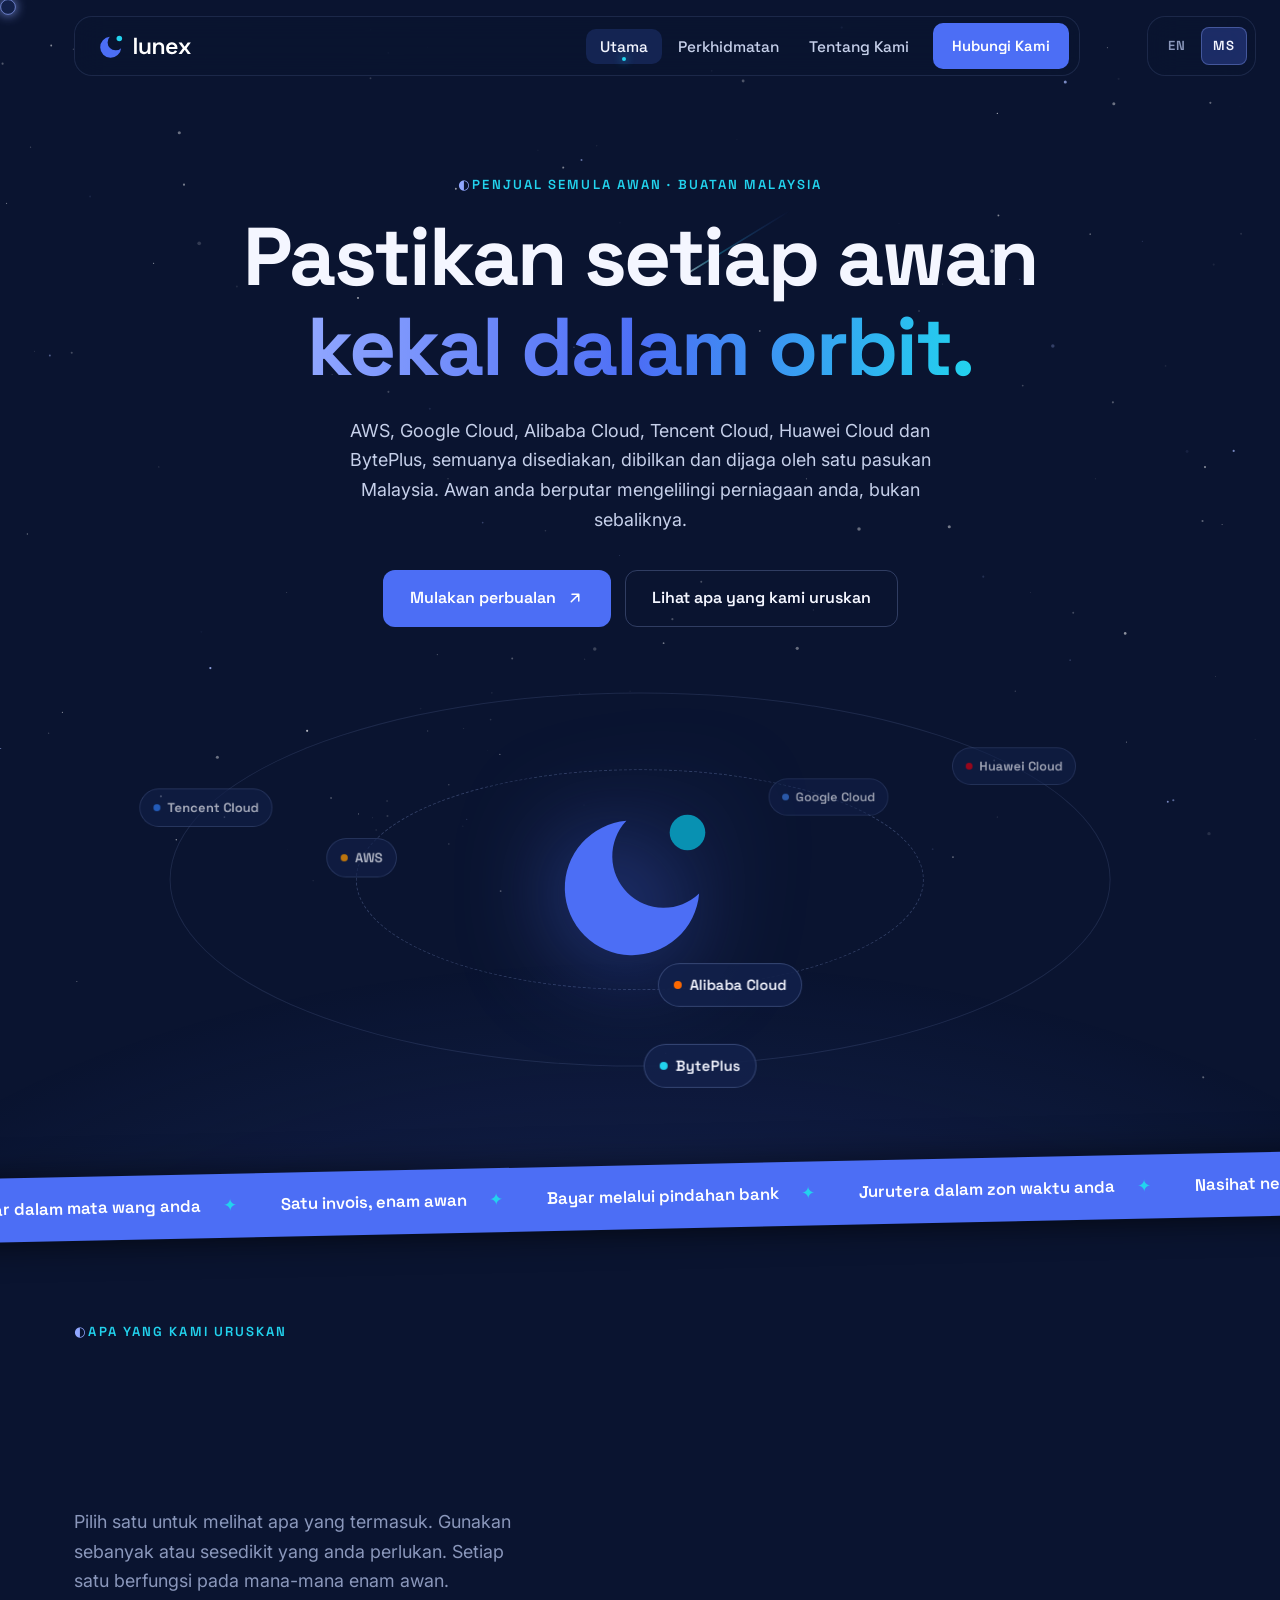
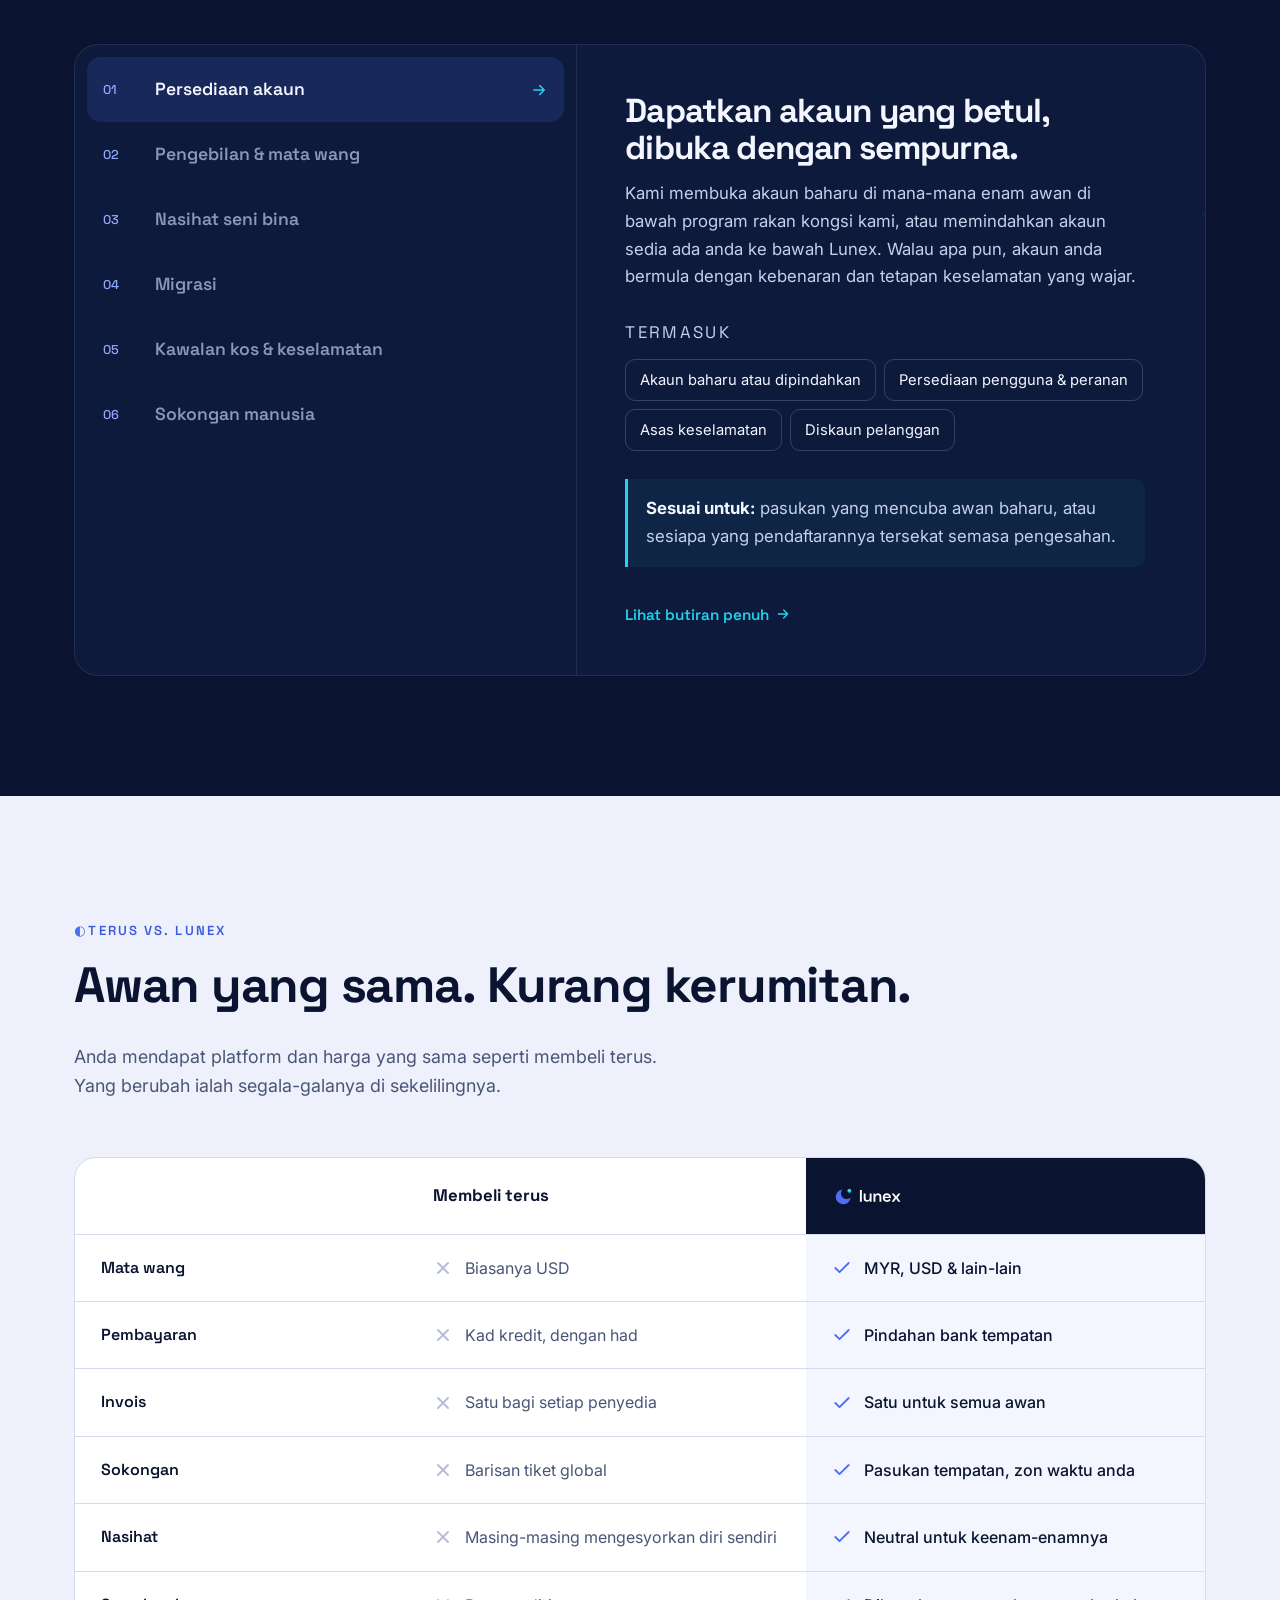
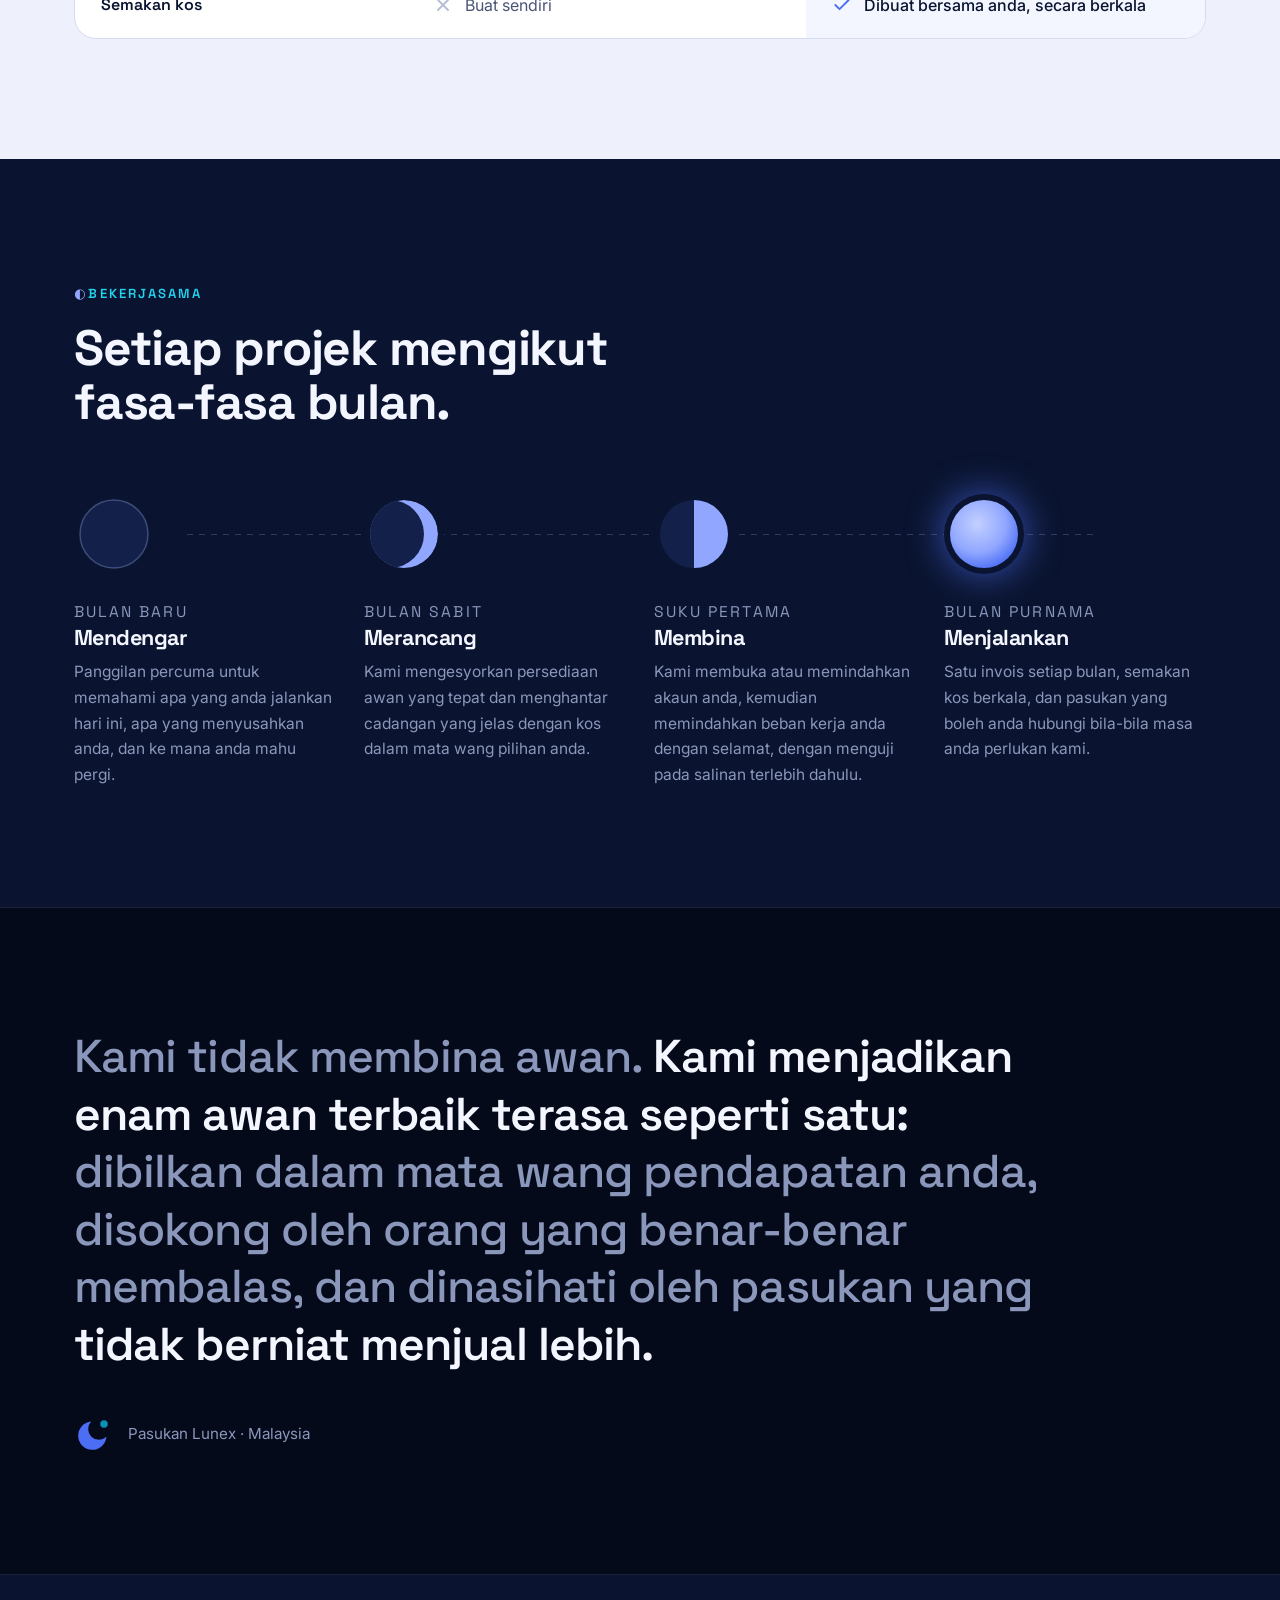
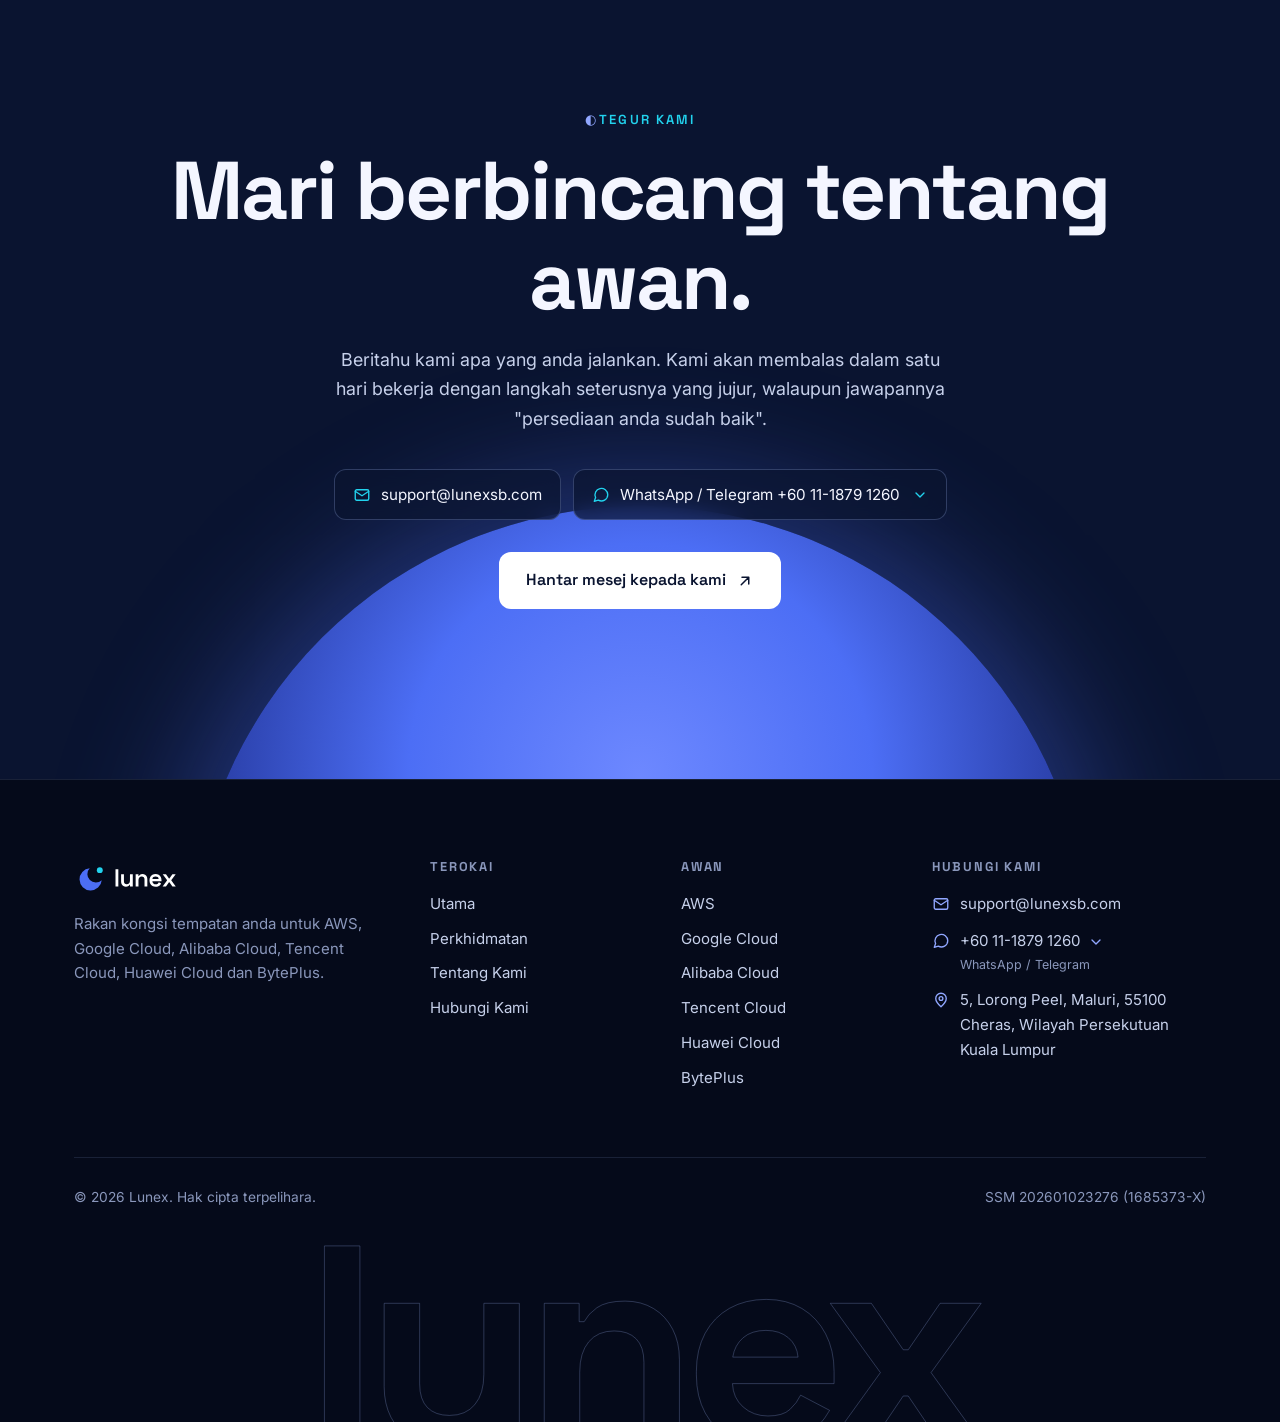
==== commit f9f5ebcb: "Move EN | MS switch into its own box beside the menu bar" ====
--- a/ms/index.html
+++ b/ms/index.html
@@ -15,7 +15,7 @@
   <link rel="preconnect" href="https://fonts.googleapis.com">
   <link rel="preconnect" href="https://fonts.gstatic.com" crossorigin>
   <link href="https://fonts.googleapis.com/css2?family=Inter:wght@400;500;600&family=Space+Grotesk:wght@500;600;700&display=swap" rel="stylesheet">
-  <link rel="stylesheet" href="../css/style.css?v=8">
+  <link rel="stylesheet" href="../css/style.css?v=9">
   <link rel="alternate" hreflang="en" href="../index.html">
   <link rel="alternate" hreflang="ms" href="index.html">
   <script>(function(d){try{if(!matchMedia("(prefers-reduced-motion: reduce)").matches){var s=sessionStorage;if(s.getItem("lx-trans"))d.classList.add("page-entering");else if(!s.getItem("lx-intro"))d.classList.add("intro-pending");}}catch(e){}setTimeout(function(){d.classList.remove("page-entering","intro-pending")},3000)})(document.documentElement)</script>
@@ -36,12 +36,12 @@
           <li><a class="nav__link" href="about.html">Tentang Kami</a></li>
           <li class="nav__cta"><a class="btn btn--primary btn--sm" href="contact.html">Hubungi Kami</a></li>
         </ul>
-        <div class="lang" role="group" aria-label="Bahasa / Language"><a class="lang__opt" data-lang="en" href="../index.html" hreflang="en">EN</a><a class="lang__opt is-on" data-lang="ms" href="index.html" hreflang="ms" aria-current="true">MS</a></div>
         <button class="nav__toggle" type="button" aria-label="Buka menu" aria-expanded="false" aria-controls="nav-menu">
           <span></span><span></span><span></span>
         </button>
       </nav>
     </div>
+    <div class="lang lang--float" role="group" aria-label="Bahasa / Language"><a class="lang__opt" data-lang="en" href="../index.html" hreflang="en">EN</a><a class="lang__opt is-on" data-lang="ms" href="index.html" hreflang="ms" aria-current="true">MS</a></div>
   </header>
 
   <main id="main">
@@ -344,6 +344,6 @@
     <div class="footer__word" aria-hidden="true">lunex</div>
   </footer>
 
-  <script src="../js/main.js?v=8"></script>
+  <script src="../js/main.js?v=9"></script>
 </body>
 </html>
--- a/css/style.css
+++ b/css/style.css
@@ -126,7 +126,27 @@
 }
 .lang__opt:hover { color: var(--heading); }
 .lang__opt.is-on { background: rgba(76,110,245,.28); color: var(--heading); box-shadow: inset 0 0 0 1px rgba(145,167,255,.35); }
-@media (max-width: 860px) { .lang { margin-left: auto; margin-right: 8px; } }
+/* Its own floating box, to the right of the menu bar */
+.lang--float {
+  position: absolute; top: 0; right: 24px; height: 60px; margin: 0; padding: 0 8px; gap: 4px;
+  border-radius: 18px; pointer-events: auto;
+  background: rgba(10, 20, 48, .55); border: 1px solid var(--line);
+  backdrop-filter: blur(16px); -webkit-backdrop-filter: blur(16px);
+  transition: background .3s, border-color .3s, box-shadow .3s;
+}
+.site-header.is-scrolled .lang--float { background: rgba(8, 15, 38, .88); border-color: var(--line-strong); box-shadow: 0 16px 40px -18px rgba(0,0,0,.7); }
+.lang--float .lang__opt { padding: 8px 12px; }
+/* When the window isn't wide enough for both side by side, shorten the menu bar to make room */
+@media (max-width: 1479px) { .site-header > .container { padding-right: 150px; } }
+@media (max-width: 860px) {
+  .site-header .nav .nav__menu { right: -126px; }   /* dropdown still spans the full width */
+}
+@media (max-width: 640px) {
+  .site-header > .container { padding-right: 132px; }
+  .lang--float { right: 16px; padding: 0 6px; }
+  .lang--float .lang__opt { padding: 7px 9px; }
+  .site-header .nav .nav__menu { right: -116px; }
+}
 .nav__cta .btn.is-active { box-shadow: 0 0 0 2px var(--navy-900), 0 0 0 4px var(--cyan); }
 .nav__toggle {
   display: none; width: 42px; height: 42px; border-radius: 10px; border: 1px solid var(--line-strong);
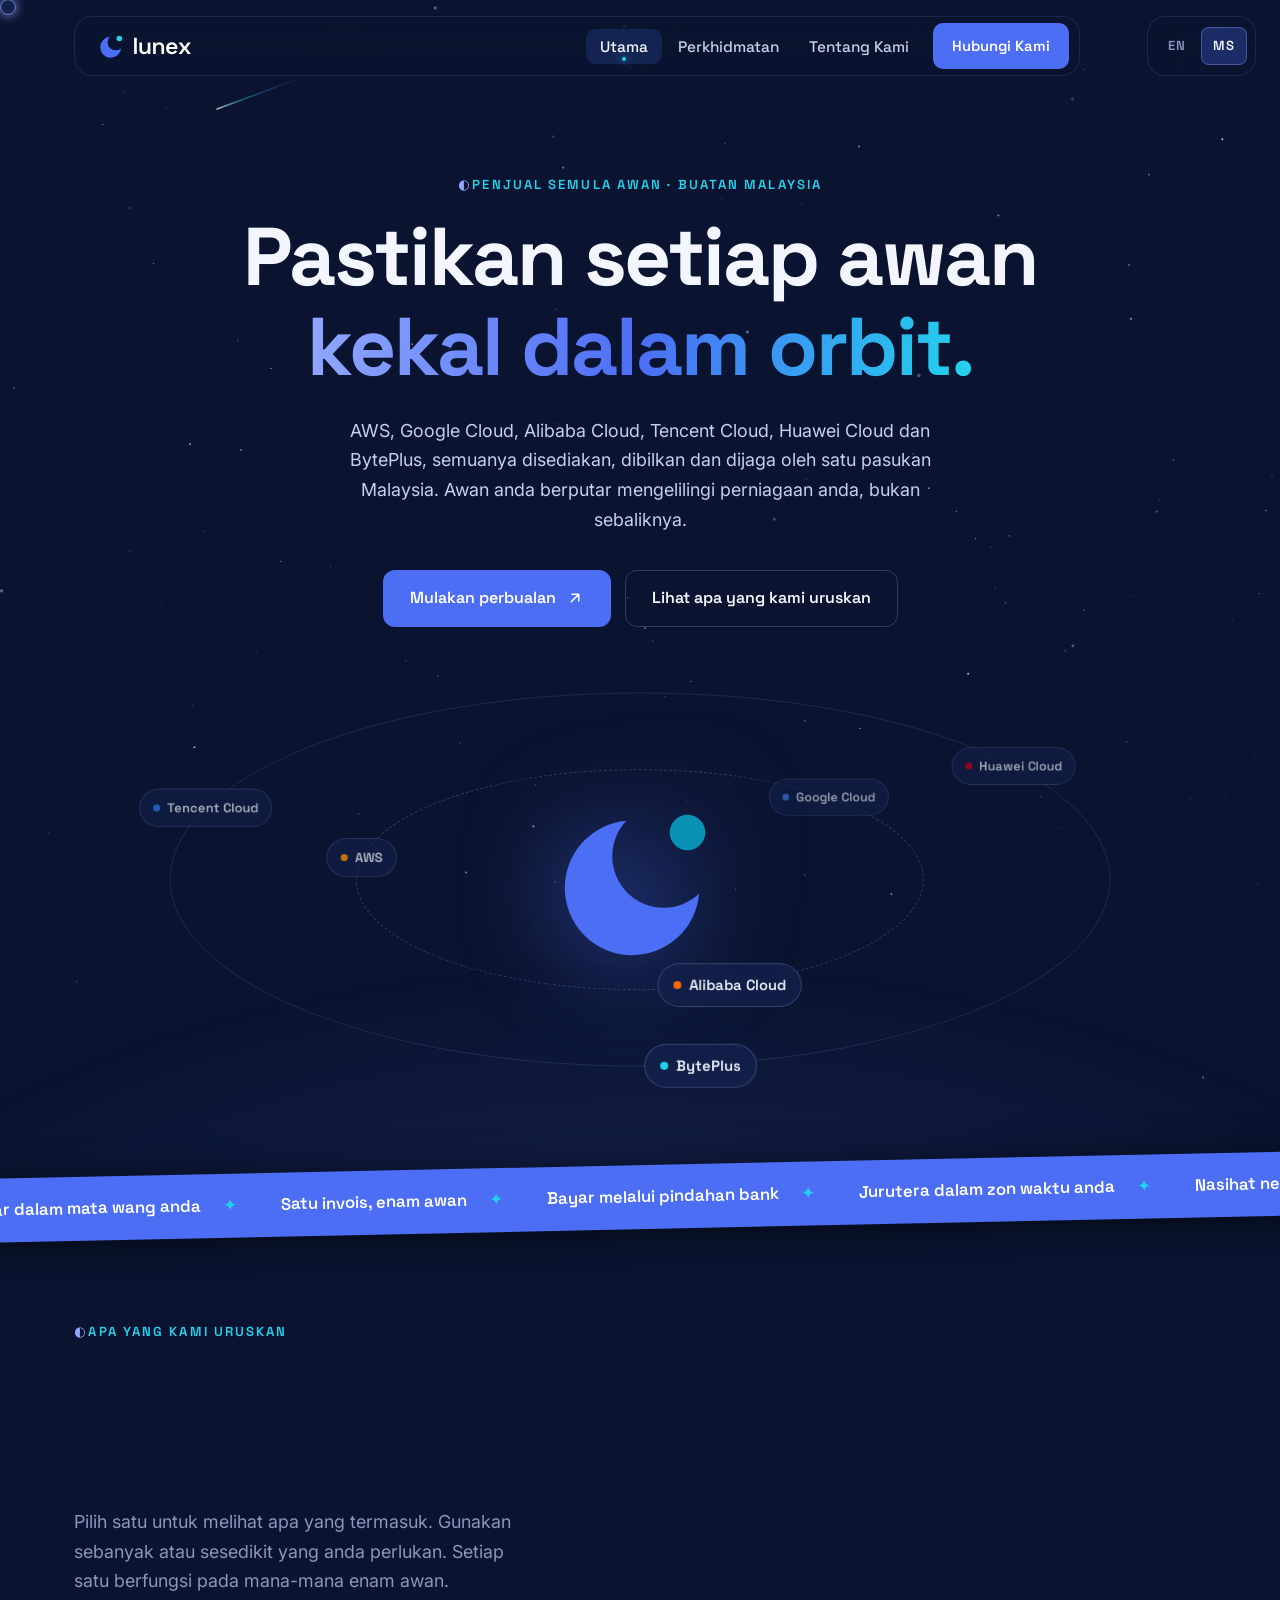
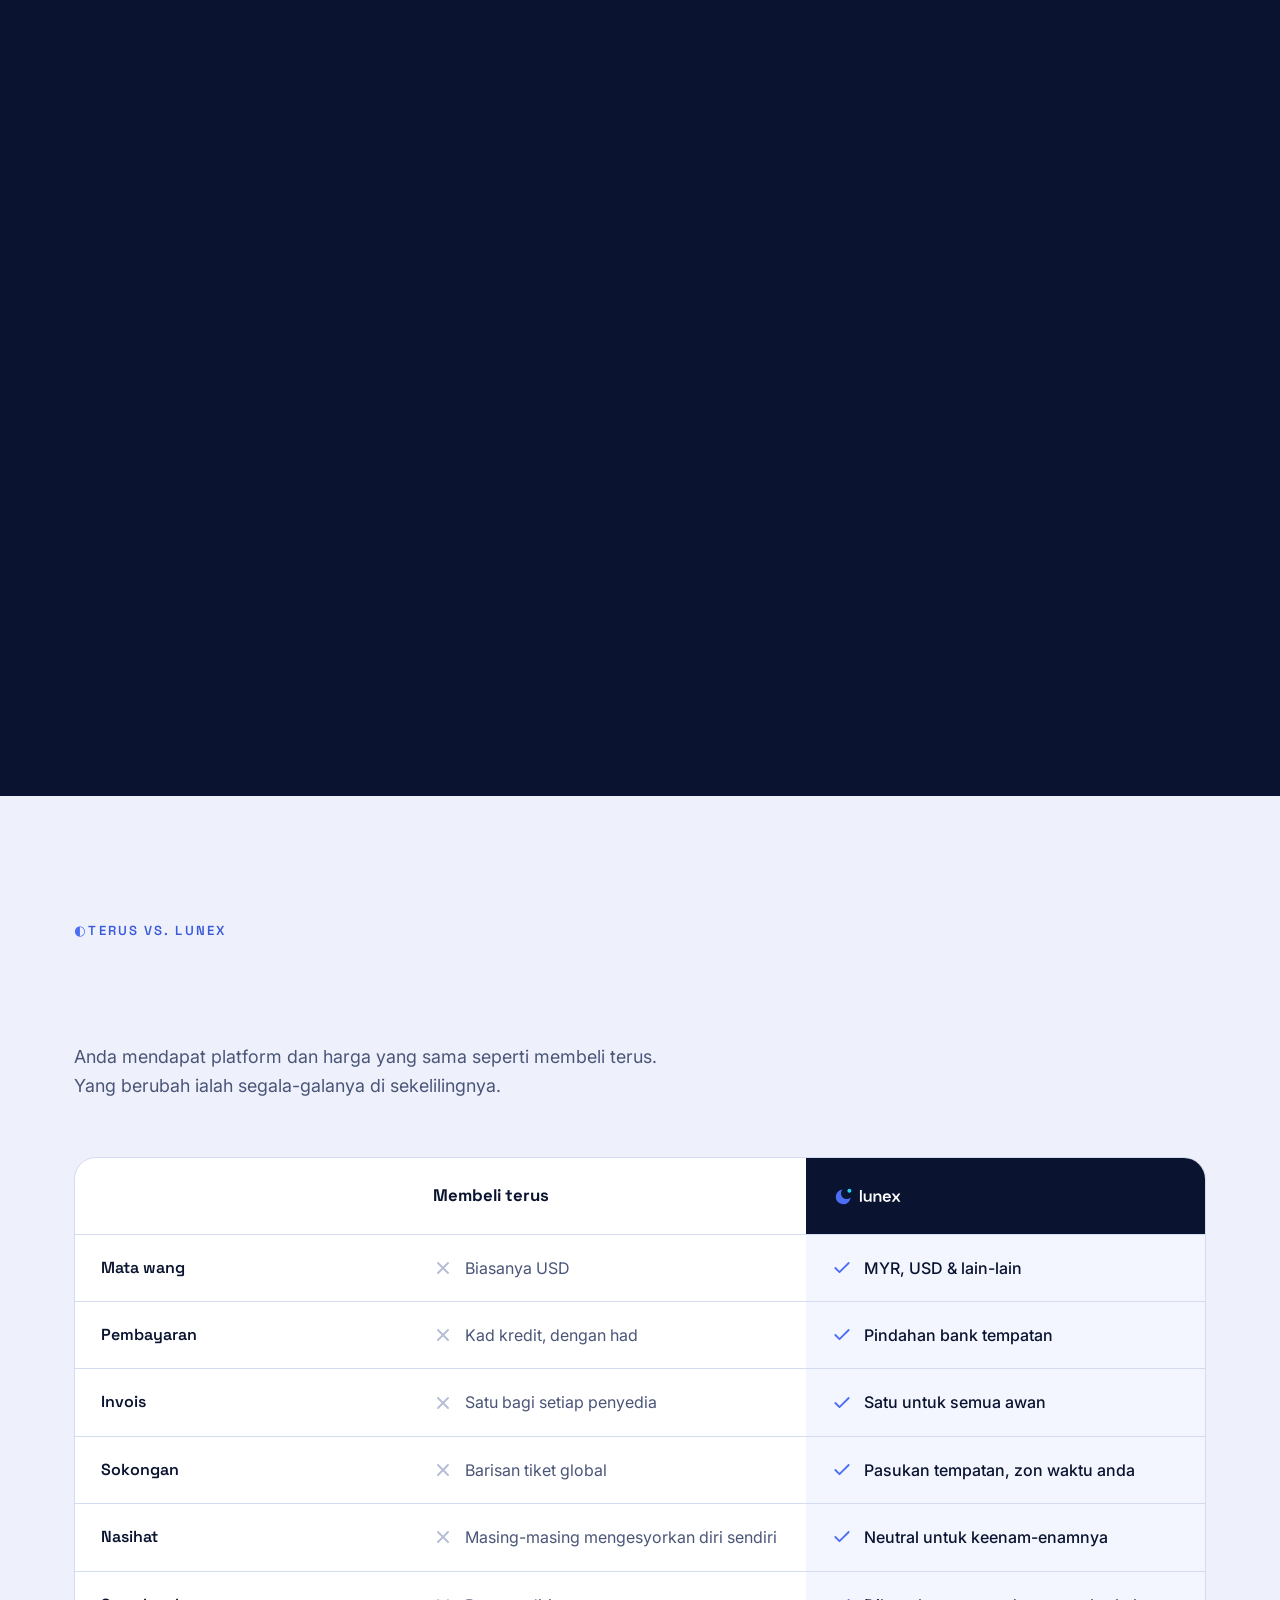
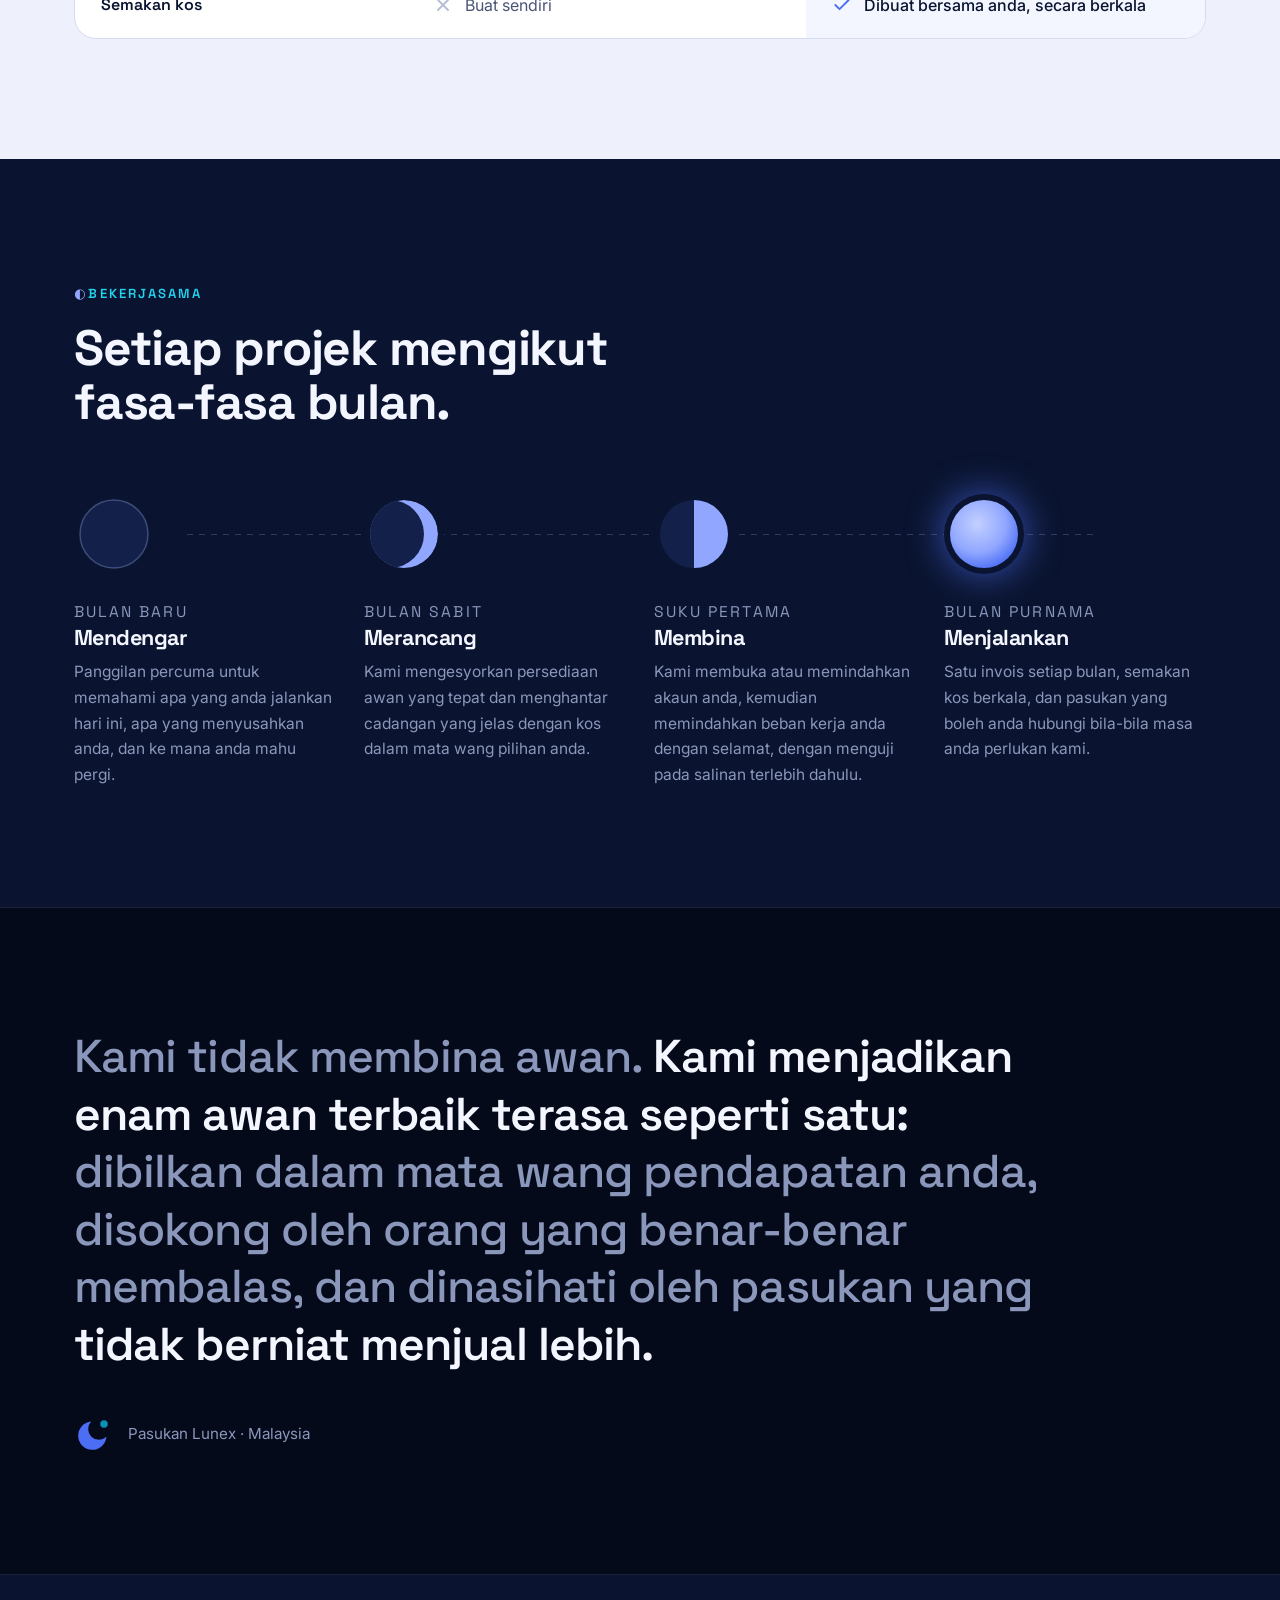
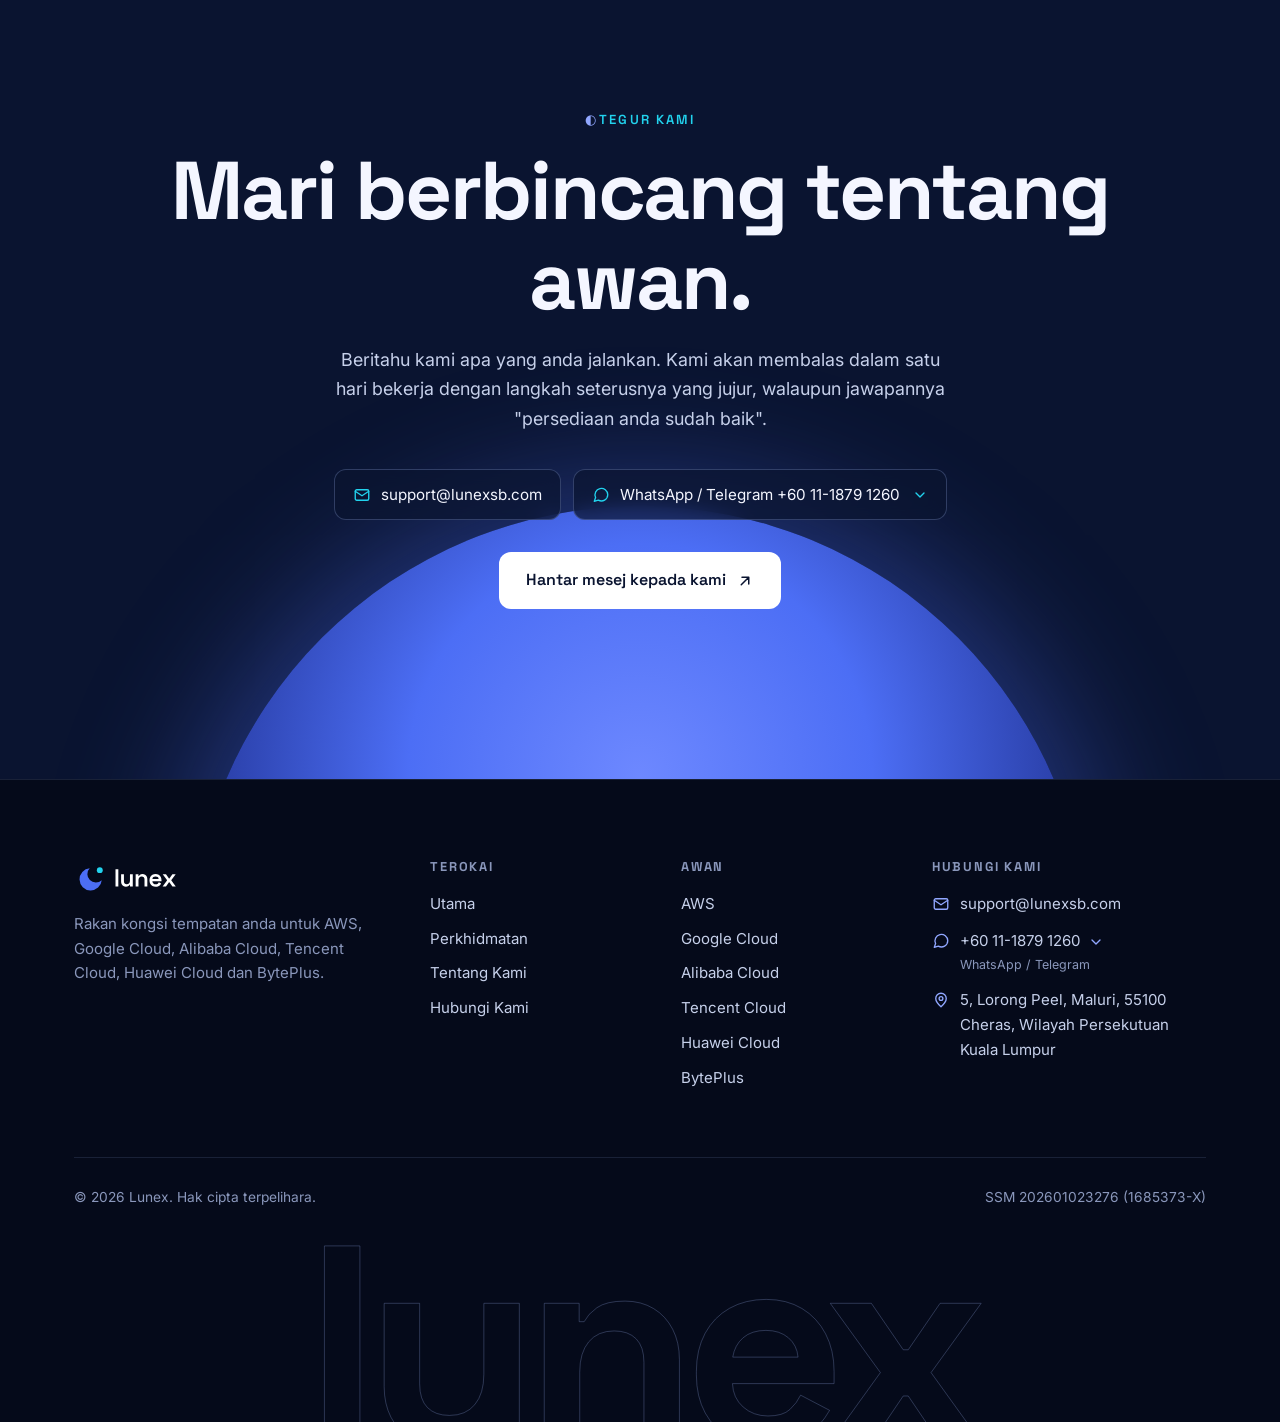
==== commit 6a776a67: "Remove outdated placeholder comments" ====
--- a/ms/index.html
+++ b/ms/index.html
@@ -267,7 +267,6 @@
     </section>
 
     <!-- ============ Moonrise contact ============ -->
-    <!-- Placeholder contact details use ** for values still to be confirmed. -->
     <section class="moonrise">
       <div class="container">
         <p class="kicker reveal">Tegur kami</p>
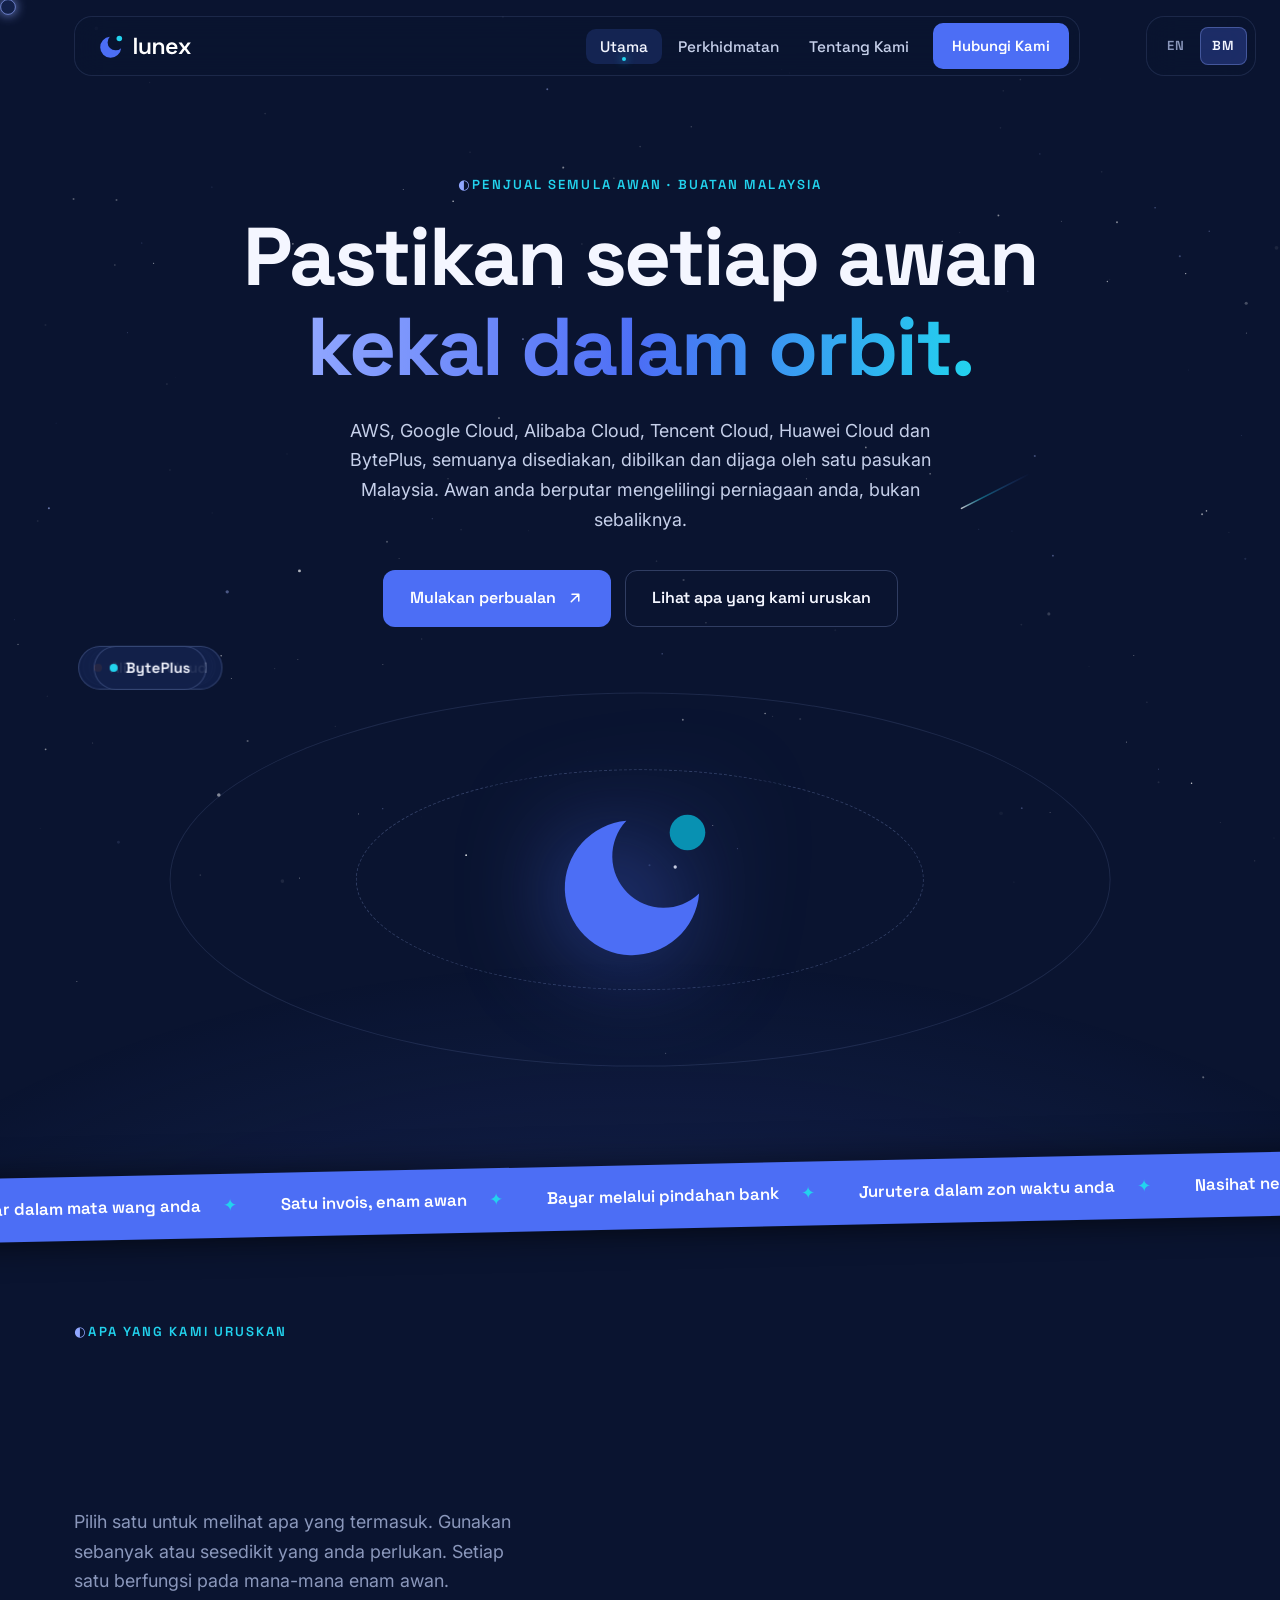
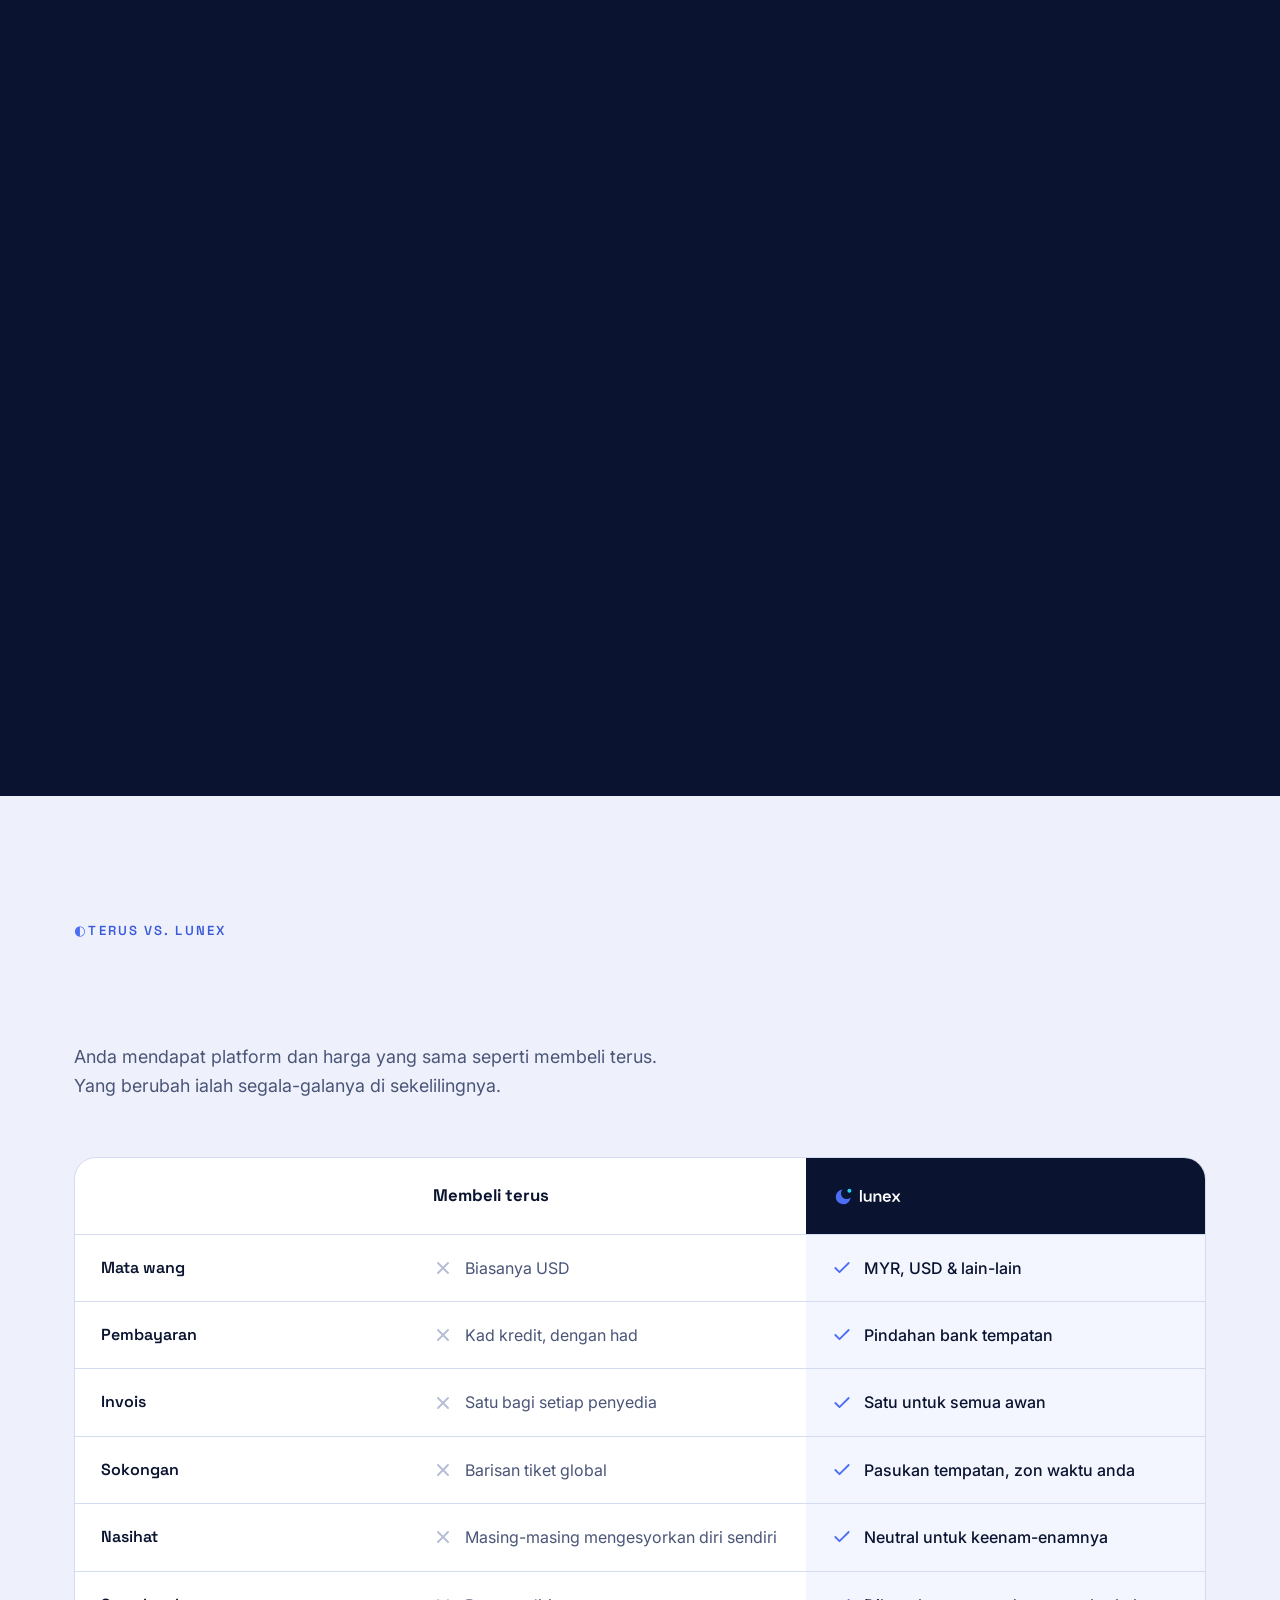
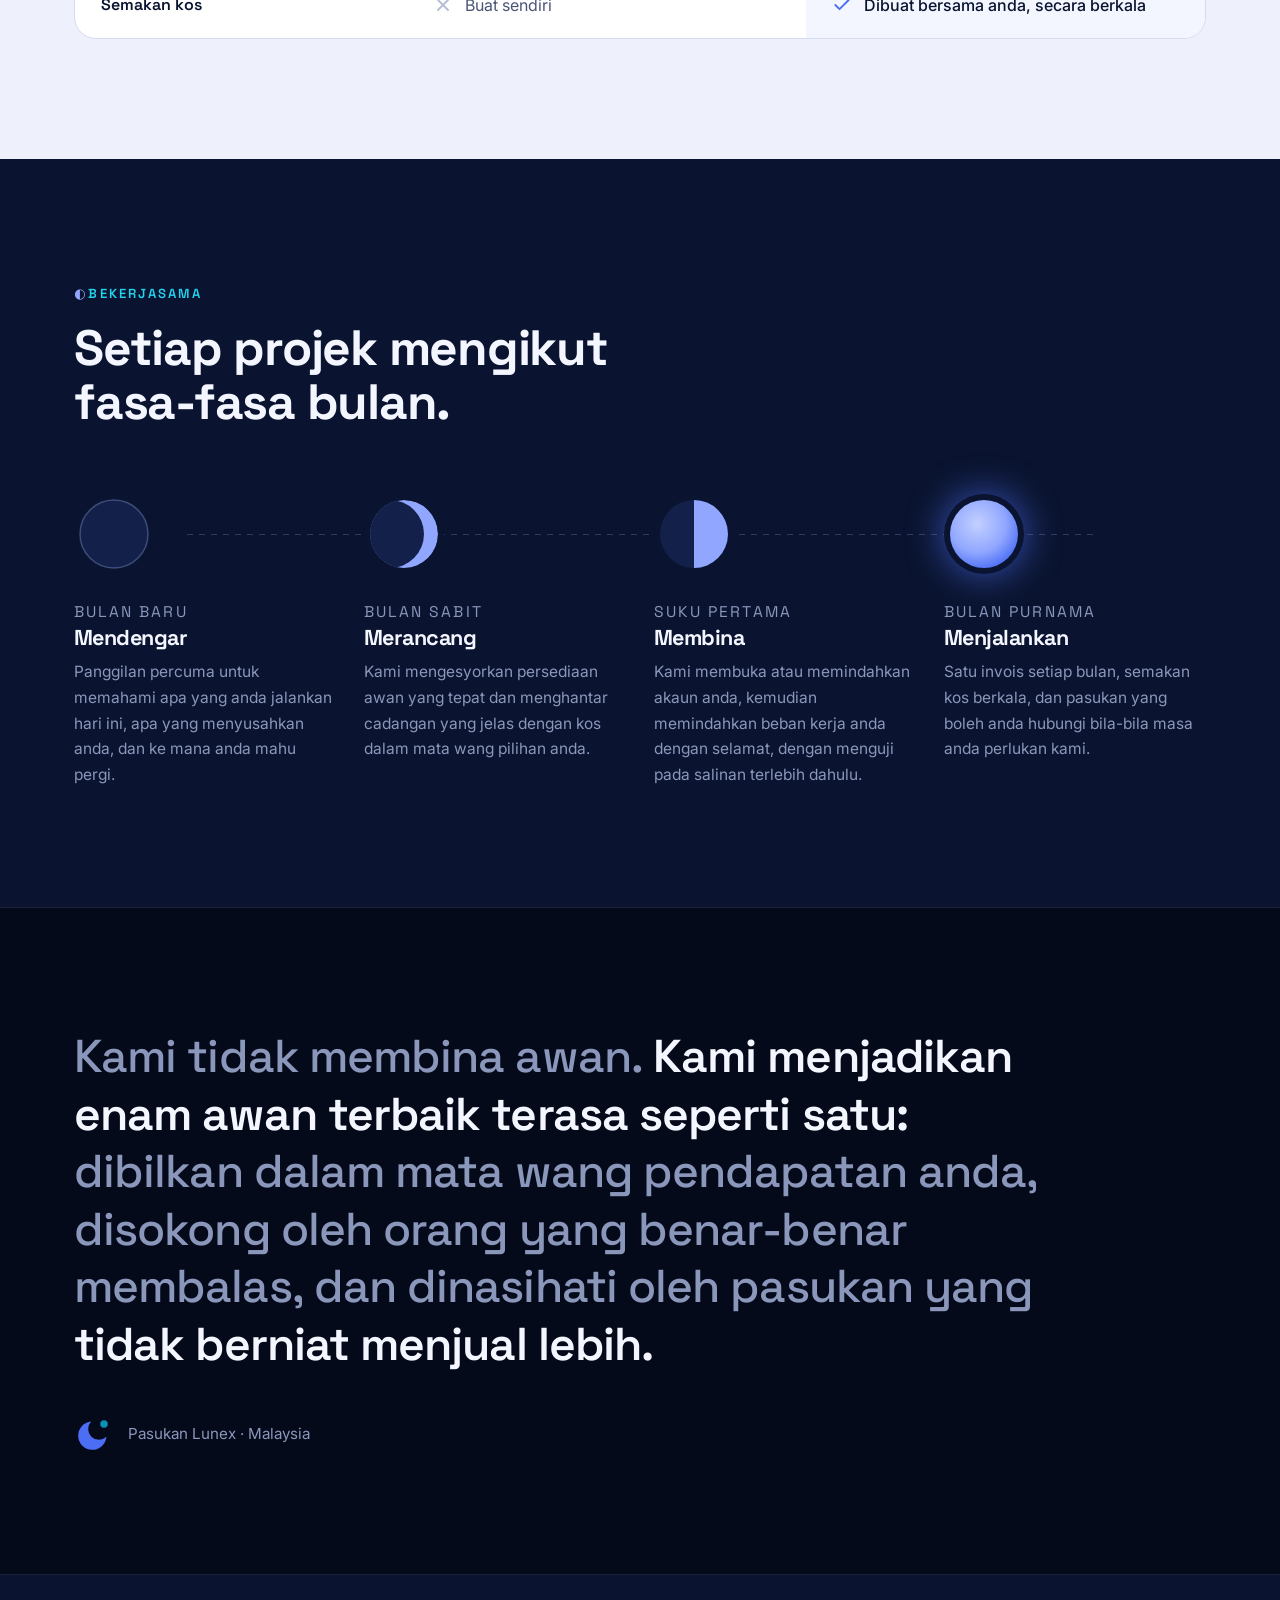
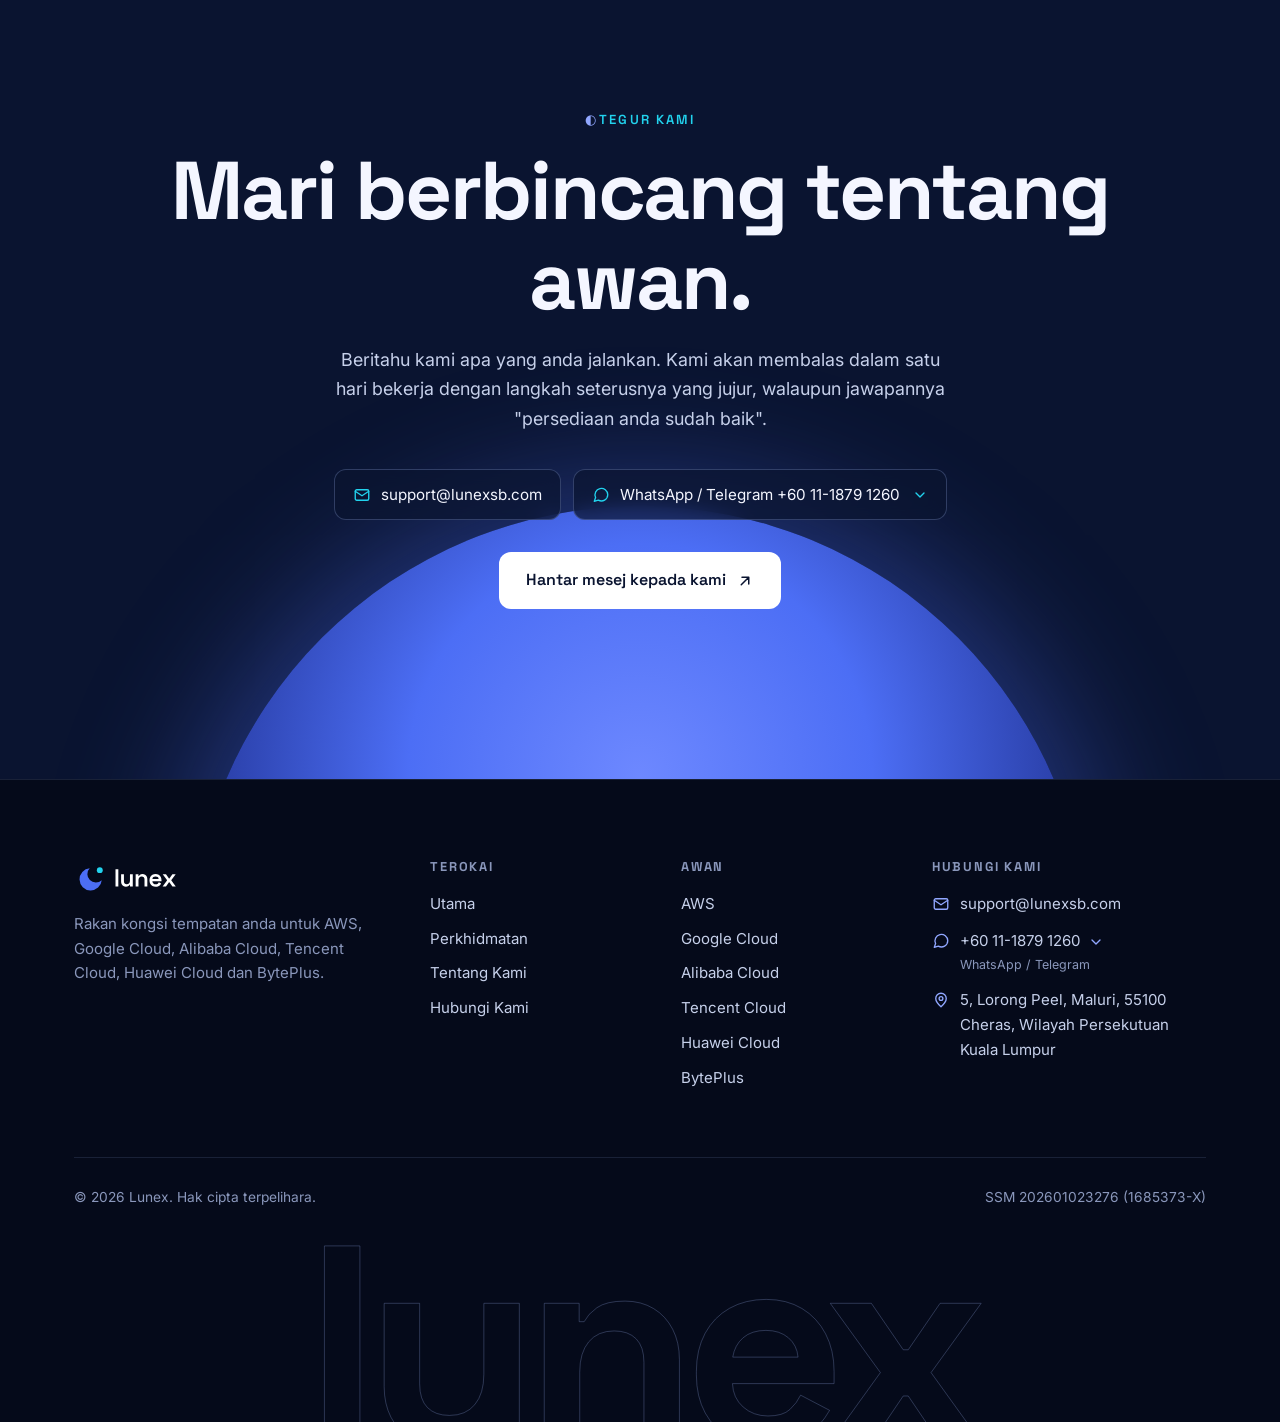
==== commit be15fb07: "Rename language switch label from MS to BM Language code stays "ms" (ISO 639-1) for lang/hreflang; o" ====
--- a/ms/index.html
+++ b/ms/index.html
@@ -41,7 +41,7 @@
         </button>
       </nav>
     </div>
-    <div class="lang lang--float" role="group" aria-label="Bahasa / Language"><a class="lang__opt" data-lang="en" href="../index.html" hreflang="en">EN</a><a class="lang__opt is-on" data-lang="ms" href="index.html" hreflang="ms" aria-current="true">MS</a></div>
+    <div class="lang lang--float" role="group" aria-label="Bahasa / Language"><a class="lang__opt" data-lang="en" href="../index.html" hreflang="en">EN</a><a class="lang__opt is-on" data-lang="ms" href="index.html" hreflang="ms" aria-current="true">BM</a></div>
   </header>
 
   <main id="main">
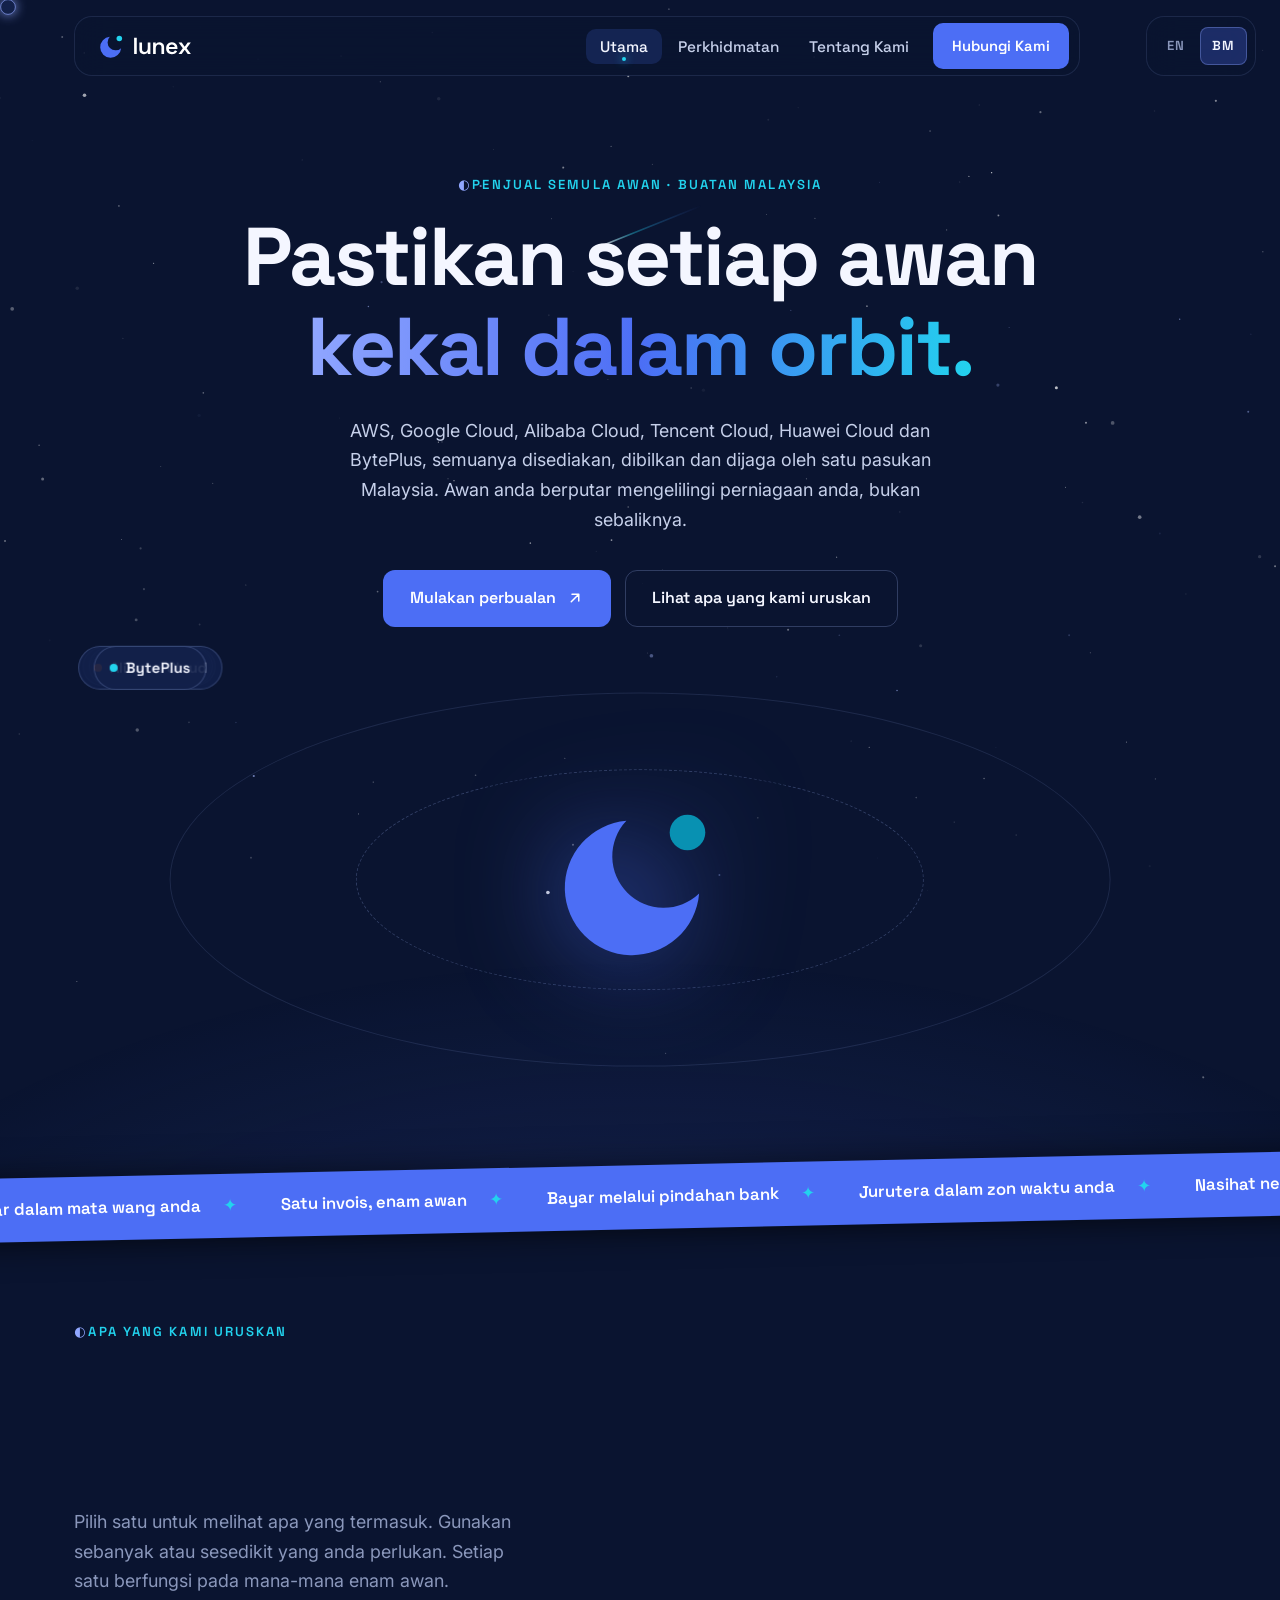
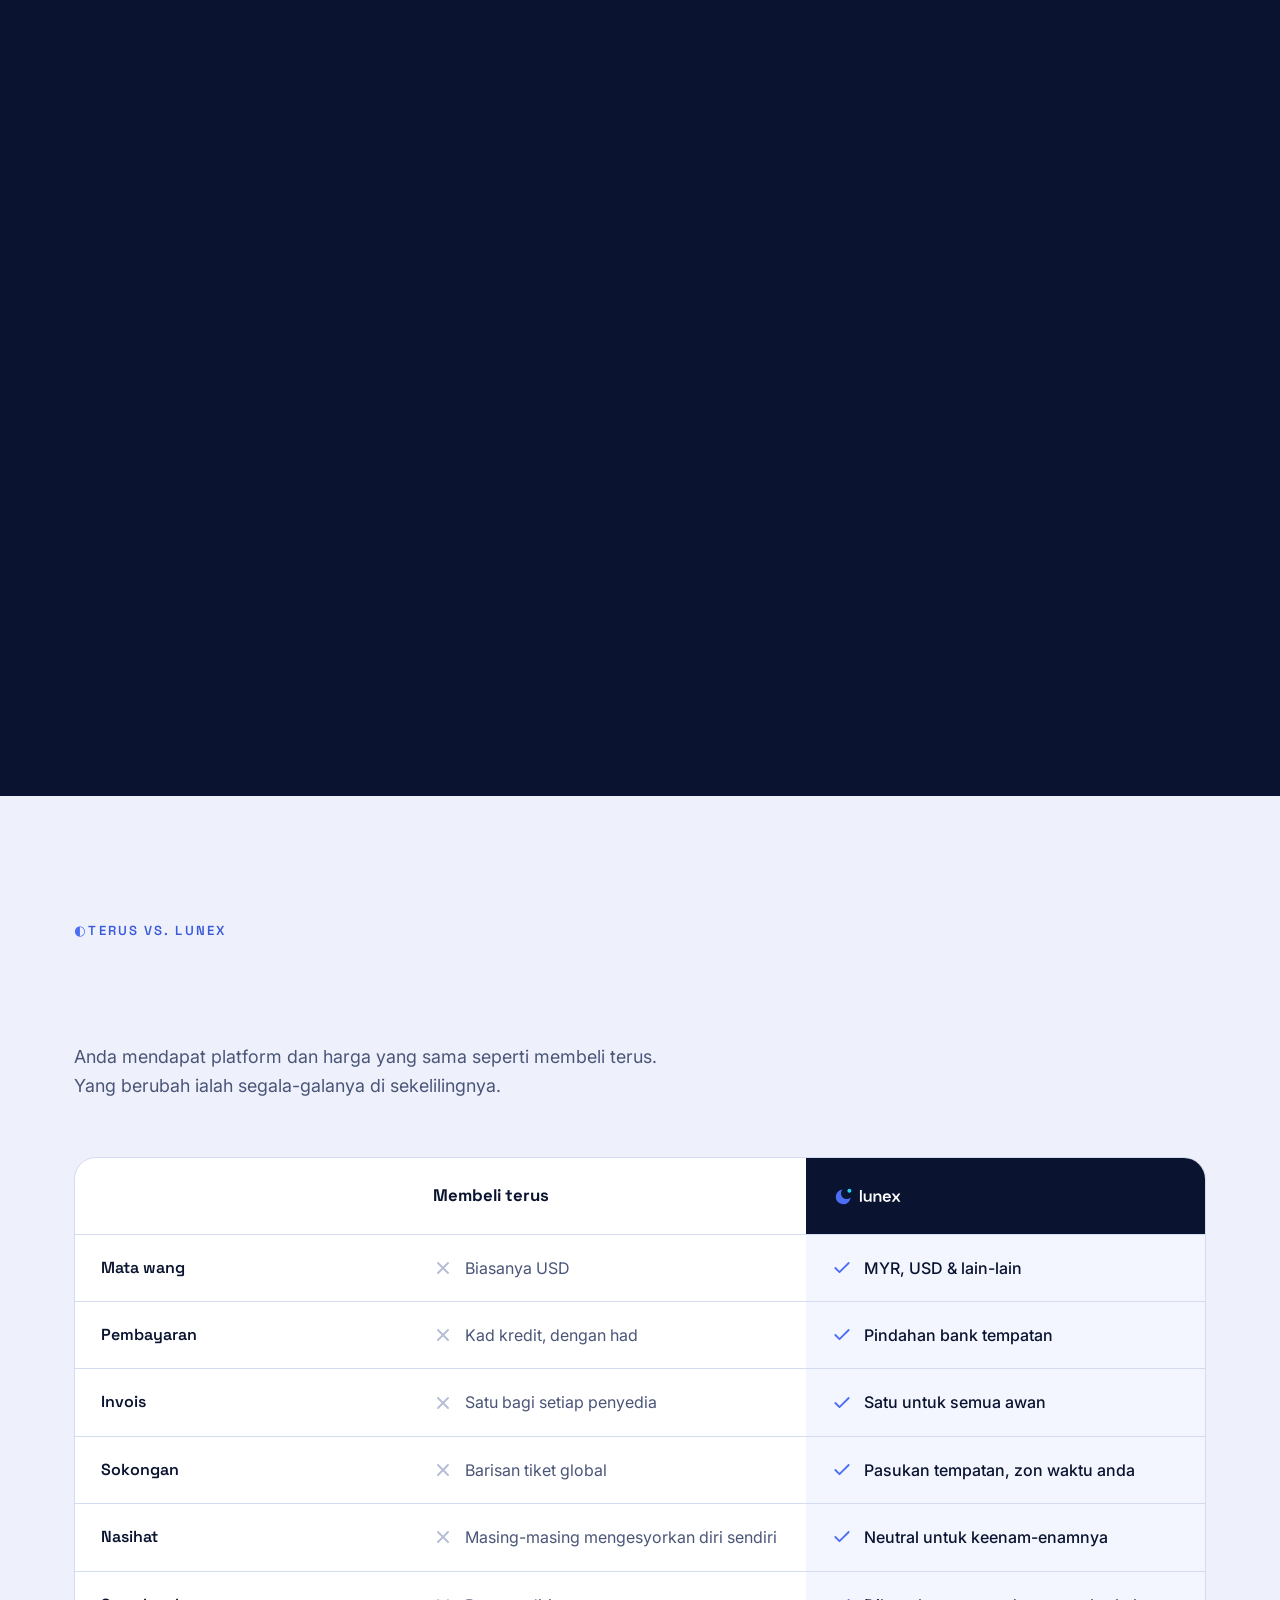
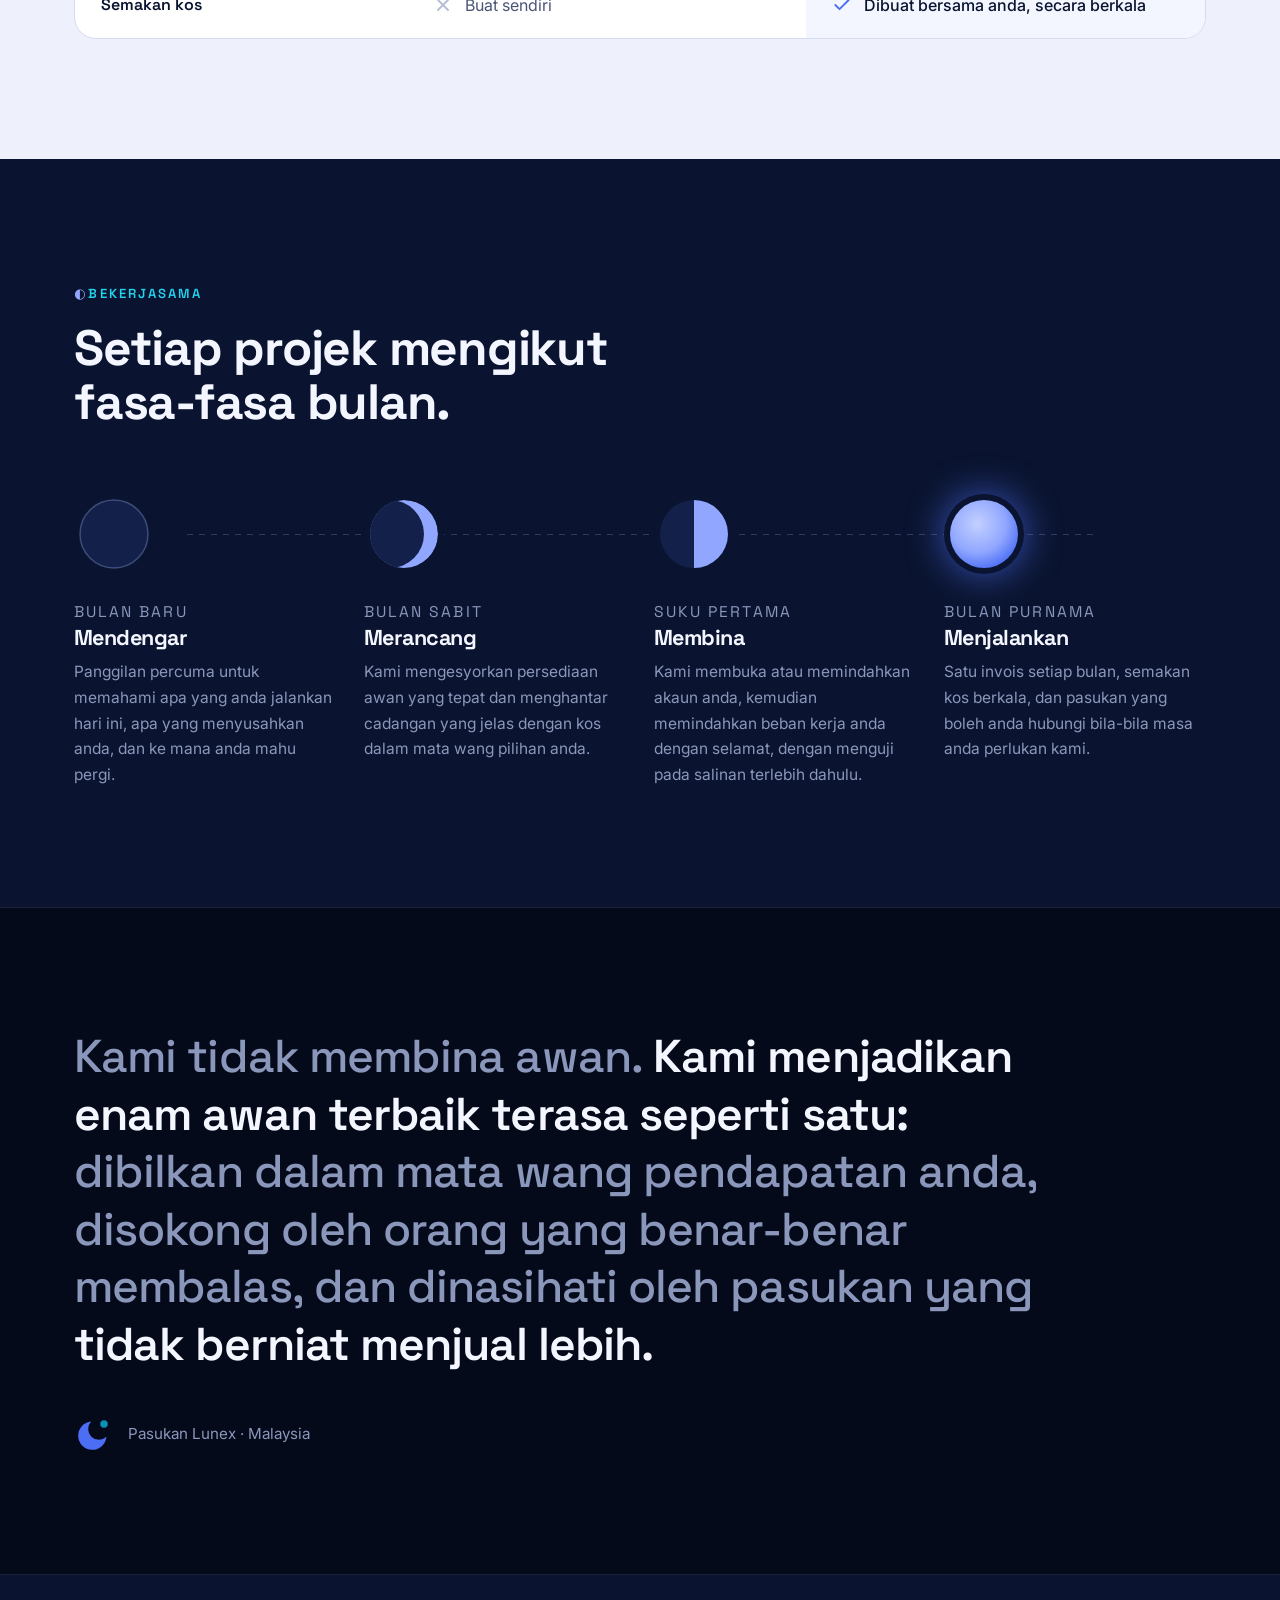
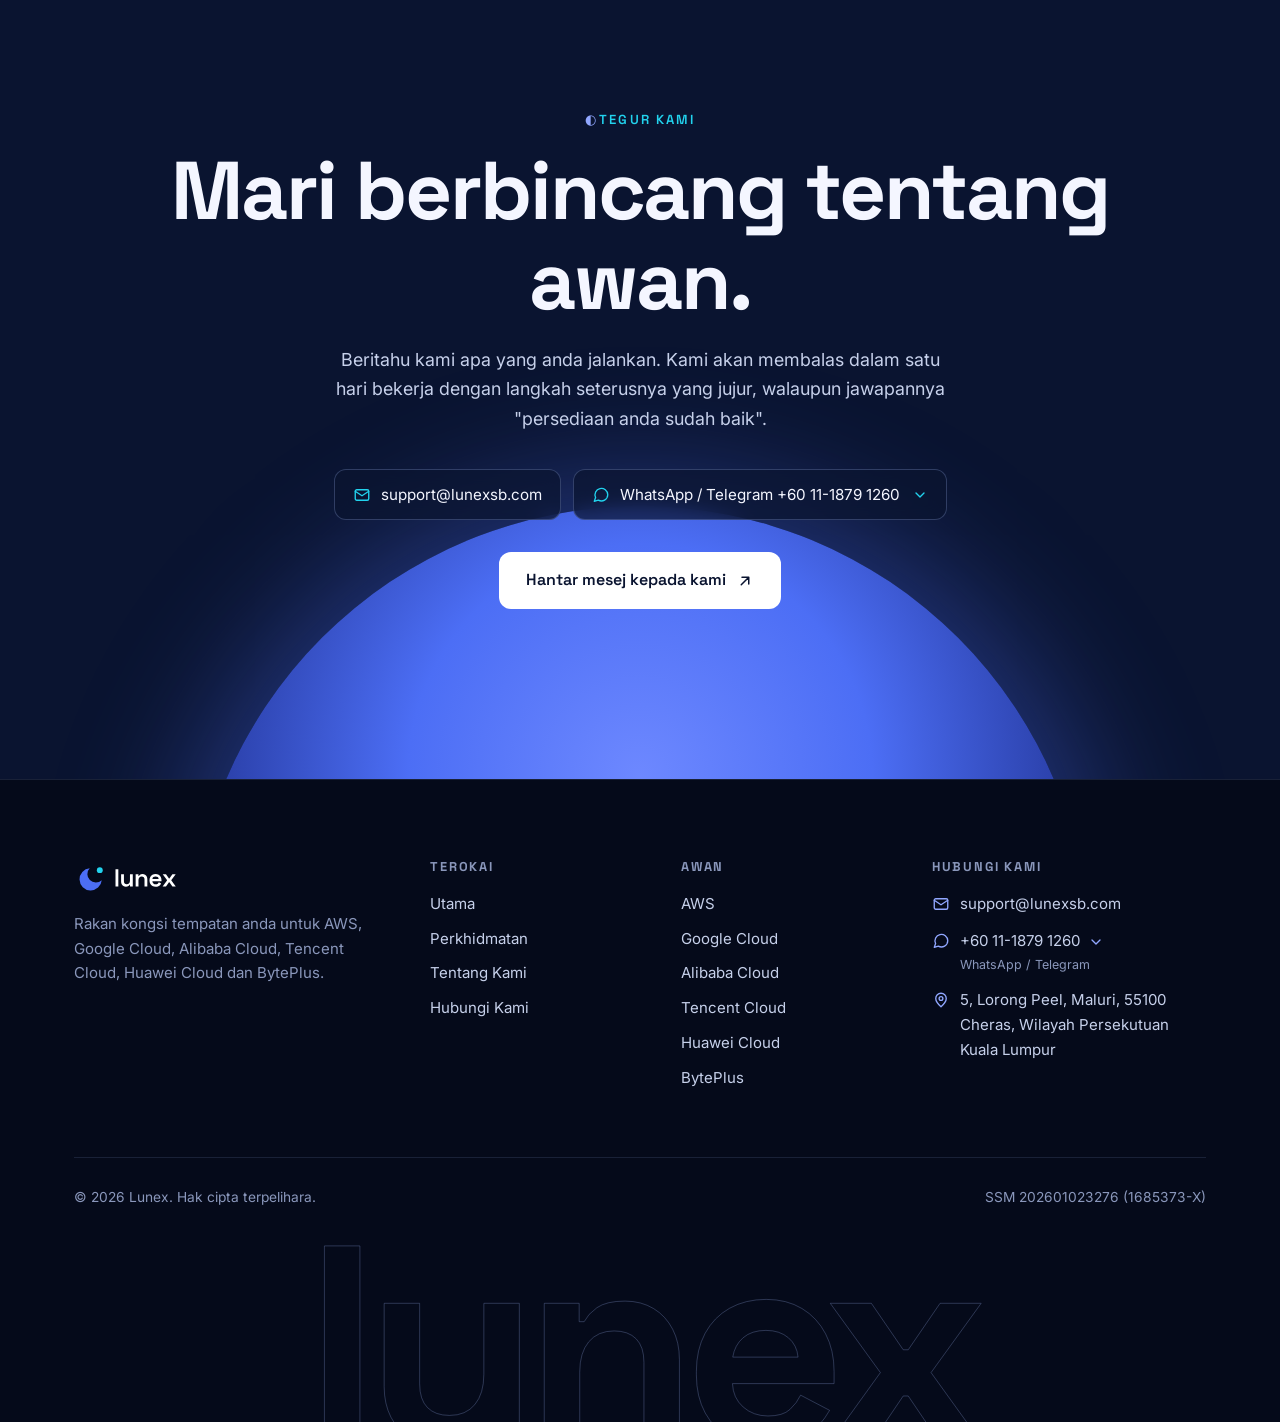
==== commit 91b87ad7: "Move Malay pages from /ms/ to /bm/ Old /ms/ URLs now redirect to /bm/. The lang/hreflang code stays " ====
--- a/ms/index.html
+++ b/ms/index.html
@@ -1,348 +1,14 @@
 <!DOCTYPE html>
-<html lang="ms" data-root="../">
+<html lang="ms">
 <head>
   <meta charset="UTF-8">
-  <meta name="viewport" content="width=device-width, initial-scale=1">
-  <title>Lunex | Rakan Kongsi Pelbagai Awan Tempatan Anda di Malaysia</title>
-  <meta name="description" content="Lunex ialah penjual semula awan yang berpangkalan di Malaysia untuk AWS, Google Cloud, Alibaba Cloud, Tencent Cloud, Huawei Cloud dan BytePlus. Pengebilan pelbagai mata wang yang fleksibel, sokongan tempatan dan nasihat tanpa agenda jualan.">
-  <meta name="theme-color" content="#0a1430">
-  <meta property="og:title" content="Lunex | Pastikan setiap awan kekal dalam orbit">
-  <meta property="og:description" content="Akaun, pengebilan pelbagai mata wang, migrasi dan sokongan untuk enam platform awan, daripada satu pasukan Malaysia.">
-  <meta property="og:image" content="../assets/img/lunex-icon-512.png">
-  <link rel="icon" href="../assets/img/favicon.svg" type="image/svg+xml">
-  <link rel="icon" href="../assets/img/favicon-32.png" sizes="32x32" type="image/png">
-  <link rel="apple-touch-icon" href="../assets/img/apple-touch-icon.png">
-  <link rel="preconnect" href="https://fonts.googleapis.com">
-  <link rel="preconnect" href="https://fonts.gstatic.com" crossorigin>
-  <link href="https://fonts.googleapis.com/css2?family=Inter:wght@400;500;600&family=Space+Grotesk:wght@500;600;700&display=swap" rel="stylesheet">
-  <link rel="stylesheet" href="../css/style.css?v=9">
-  <link rel="alternate" hreflang="en" href="../index.html">
-  <link rel="alternate" hreflang="ms" href="index.html">
-  <script>(function(d){try{if(!matchMedia("(prefers-reduced-motion: reduce)").matches){var s=sessionStorage;if(s.getItem("lx-trans"))d.classList.add("page-entering");else if(!s.getItem("lx-intro"))d.classList.add("intro-pending");}}catch(e){}setTimeout(function(){d.classList.remove("page-entering","intro-pending")},3000)})(document.documentElement)</script>
+  <title>Lunex</title>
+  <meta name="robots" content="noindex">
+  <link rel="canonical" href="../bm/index.html">
+  <meta http-equiv="refresh" content="0; url=../bm/index.html">
+  <script>location.replace("../bm/index.html" + location.search + location.hash);</script>
 </head>
-<body>
-  <a class="skip-link" href="#main">Langkau ke kandungan</a>
-
-  <!-- ============ Floating header ============ -->
-  <header class="site-header">
-    <div class="container">
-      <nav class="nav" aria-label="Navigasi utama">
-        <a href="index.html" class="nav__logo" aria-label="Laman utama Lunex">
-          <img src="../assets/img/lunex-logo-white.svg" alt="Lunex" width="99" height="34">
-        </a>
-        <ul class="nav__menu" id="nav-menu">
-          <li><a class="nav__link" href="index.html">Utama</a></li>
-          <li><a class="nav__link" href="services.html">Perkhidmatan</a></li>
-          <li><a class="nav__link" href="about.html">Tentang Kami</a></li>
-          <li class="nav__cta"><a class="btn btn--primary btn--sm" href="contact.html">Hubungi Kami</a></li>
-        </ul>
-        <button class="nav__toggle" type="button" aria-label="Buka menu" aria-expanded="false" aria-controls="nav-menu">
-          <span></span><span></span><span></span>
-        </button>
-      </nav>
-    </div>
-    <div class="lang lang--float" role="group" aria-label="Bahasa / Language"><a class="lang__opt" data-lang="en" href="../index.html" hreflang="en">EN</a><a class="lang__opt is-on" data-lang="ms" href="index.html" hreflang="ms" aria-current="true">BM</a></div>
-  </header>
-
-  <main id="main">
-    <!-- ============ Hero ============ -->
-    <section class="hero">
-      <div class="container">
-        <p class="kicker reveal">Penjual semula awan · Buatan Malaysia</p>
-        <h1 class="h-xl reveal d1">Pastikan setiap awan<br><em class="glow-text">kekal dalam orbit.</em></h1>
-        <p class="lead reveal d2">
-          AWS, Google Cloud, Alibaba Cloud, Tencent Cloud, Huawei Cloud dan BytePlus, semuanya disediakan, dibilkan dan dijaga oleh satu pasukan Malaysia. Awan anda berputar mengelilingi perniagaan anda, bukan sebaliknya.
-        </p>
-        <div class="hero__actions reveal d3">
-          <a class="btn btn--primary" href="contact.html">
-            Mulakan perbualan
-            <svg viewBox="0 0 24 24" fill="none" stroke="currentColor" stroke-width="2" stroke-linecap="round" stroke-linejoin="round" aria-hidden="true"><path d="M7 17 17 7M8 7h9v9"/></svg>
-          </a>
-          <a class="btn btn--line" href="#handle">Lihat apa yang kami uruskan</a>
-        </div>
-
-        <!-- Orbit: the six clouds circling Lunex -->
-        <nav class="orbit reveal d2" data-orbit aria-label="Enam platform awan yang disokong oleh Lunex">
-          <div class="orbit__ring orbit__ring--outer" aria-hidden="true"></div>
-          <div class="orbit__ring orbit__ring--inner" aria-hidden="true"></div>
-          <div class="orbit__moon" aria-hidden="true"><img src="../assets/img/lunex-icon.svg" alt=""></div>
-          <a class="sat" href="services.html#aws" data-ring="inner" data-angle="180"><i class="c-aws"></i>AWS</a>
-          <a class="sat" href="services.html#google-cloud" data-ring="inner" data-angle="300"><i class="c-gcp"></i>Google Cloud</a>
-          <a class="sat" href="services.html#alibaba-cloud" data-ring="inner" data-angle="60"><i class="c-ali"></i>Alibaba Cloud</a>
-          <a class="sat" href="services.html#tencent-cloud" data-ring="outer" data-angle="210"><i class="c-tencent"></i>Tencent Cloud</a>
-          <a class="sat" href="services.html#huawei-cloud" data-ring="outer" data-angle="330"><i class="c-huawei"></i>Huawei Cloud</a>
-          <a class="sat" href="services.html#byteplus" data-ring="outer" data-angle="90"><i class="c-byteplus"></i>BytePlus</a>
-        </nav>
-      </div>
-
-    </section>
-
-    <!-- Ribbon: sits on the seam between the hero and the next section -->
-    <div class="ribbon-seam">
-      <div class="ribbon" aria-label="Kelebihan Lunex">
-        <div class="ribbon__track">
-          <span>Bayar dalam mata wang anda</span><span>Satu invois, enam awan</span><span>Bayar melalui pindahan bank</span><span>Jurutera dalam zon waktu anda</span><span>Nasihat neutral tanpa memihak</span><span>Tiada had kad kredit</span>
-          <span aria-hidden="true">Bayar dalam mata wang anda</span><span aria-hidden="true">Satu invois, enam awan</span><span aria-hidden="true">Bayar melalui pindahan bank</span><span aria-hidden="true">Jurutera dalam zon waktu anda</span><span aria-hidden="true">Nasihat neutral tanpa memihak</span><span aria-hidden="true">Tiada had kad kredit</span>
-        </div>
-      </div>
-    </div>
-
-    <!-- ============ Mission control (services) ============ -->
-    <section class="section" id="handle">
-      <div class="container">
-        <div class="mc__head">
-          <div>
-            <p class="kicker">Apa yang kami uruskan</p>
-            <h2 class="h-lg" style="margin:0">Enam tugas yang boleh<br>anda serahkan kepada kami.</h2>
-          </div>
-          <p class="lead">Pilih satu untuk melihat apa yang termasuk. Gunakan sebanyak atau sesedikit yang anda perlukan. Setiap satu berfungsi pada mana-mana enam awan.</p>
-        </div>
-
-        <div class="mc reveal" data-tabs>
-          <div class="mc__tabs" role="tablist" aria-label="Perkhidmatan Lunex" aria-orientation="vertical">
-            <button class="mc__tab" role="tab" id="tab-account" aria-controls="panel-account" aria-selected="true" tabindex="0"><small>01</small>Persediaan akaun<svg viewBox="0 0 24 24" fill="none" stroke="currentColor" stroke-width="2" stroke-linecap="round" stroke-linejoin="round" aria-hidden="true"><path d="M5 12h14M13 6l6 6-6 6"/></svg></button>
-            <button class="mc__tab" role="tab" id="tab-billing" aria-controls="panel-billing" aria-selected="false" tabindex="-1"><small>02</small>Pengebilan &amp; mata wang<svg viewBox="0 0 24 24" fill="none" stroke="currentColor" stroke-width="2" stroke-linecap="round" stroke-linejoin="round" aria-hidden="true"><path d="M5 12h14M13 6l6 6-6 6"/></svg></button>
-            <button class="mc__tab" role="tab" id="tab-consult" aria-controls="panel-consult" aria-selected="false" tabindex="-1"><small>03</small>Nasihat seni bina<svg viewBox="0 0 24 24" fill="none" stroke="currentColor" stroke-width="2" stroke-linecap="round" stroke-linejoin="round" aria-hidden="true"><path d="M5 12h14M13 6l6 6-6 6"/></svg></button>
-            <button class="mc__tab" role="tab" id="tab-migrate" aria-controls="panel-migrate" aria-selected="false" tabindex="-1"><small>04</small>Migrasi<svg viewBox="0 0 24 24" fill="none" stroke="currentColor" stroke-width="2" stroke-linecap="round" stroke-linejoin="round" aria-hidden="true"><path d="M5 12h14M13 6l6 6-6 6"/></svg></button>
-            <button class="mc__tab" role="tab" id="tab-guard" aria-controls="panel-guard" aria-selected="false" tabindex="-1"><small>05</small>Kawalan kos &amp; keselamatan<svg viewBox="0 0 24 24" fill="none" stroke="currentColor" stroke-width="2" stroke-linecap="round" stroke-linejoin="round" aria-hidden="true"><path d="M5 12h14M13 6l6 6-6 6"/></svg></button>
-            <button class="mc__tab" role="tab" id="tab-support" aria-controls="panel-support" aria-selected="false" tabindex="-1"><small>06</small>Sokongan manusia<svg viewBox="0 0 24 24" fill="none" stroke="currentColor" stroke-width="2" stroke-linecap="round" stroke-linejoin="round" aria-hidden="true"><path d="M5 12h14M13 6l6 6-6 6"/></svg></button>
-          </div>
-
-          <div class="mc__panel" role="tabpanel" id="panel-account" aria-labelledby="tab-account" tabindex="0">
-            <h3>Dapatkan akaun yang betul, dibuka dengan sempurna.</h3>
-            <p>Kami membuka akaun baharu di mana-mana enam awan di bawah program rakan kongsi kami, atau memindahkan akaun sedia ada anda ke bawah Lunex. Walau apa pun, akaun anda bermula dengan kebenaran dan tetapan keselamatan yang wajar.</p>
-            <p class="mc__label">Termasuk</p>
-            <ul class="mc__chips"><li>Akaun baharu atau dipindahkan</li><li>Persediaan pengguna &amp; peranan</li><li>Asas keselamatan</li><li>Diskaun pelanggan</li></ul>
-            <p class="mc__fit"><strong>Sesuai untuk:</strong> pasukan yang mencuba awan baharu, atau sesiapa yang pendaftarannya tersekat semasa pengesahan.</p>
-            <a class="inline-link" href="services.html#account">Lihat butiran penuh <svg viewBox="0 0 24 24" fill="none" stroke="currentColor" stroke-width="2" stroke-linecap="round" stroke-linejoin="round" aria-hidden="true"><path d="M5 12h14M13 6l6 6-6 6"/></svg></a>
-          </div>
-          <div class="mc__panel" role="tabpanel" id="panel-billing" aria-labelledby="tab-billing" tabindex="0" hidden>
-            <h3>Satu bil. Mata wang anda. Bayar cara anda.</h3>
-            <p>Penggunaan daripada setiap awan yang anda guna digabungkan dalam satu invois bulanan. Jelaskan dalam Ringgit, dolar AS atau mata wang lain yang kami sokong, melalui pindahan bank. Tiada had kad kredit yang menghentikan pelayan anda.</p>
-            <p class="mc__label">Termasuk</p>
-            <ul class="mc__chips"><li>Satu invois gabungan</li><li>Penyelesaian pelbagai mata wang</li><li>Pindahan bank &amp; tambah nilai</li><li>Laporan perbelanjaan bulanan</li><li>Amaran bajet</li></ul>
-            <p class="mc__fit"><strong>Sesuai untuk:</strong> pasukan kewangan yang memerlukan invois tempatan yang sah dan satu tempat untuk melihat perbelanjaan awan.</p>
-            <a class="inline-link" href="services.html#billing">Lihat butiran penuh <svg viewBox="0 0 24 24" fill="none" stroke="currentColor" stroke-width="2" stroke-linecap="round" stroke-linejoin="round" aria-hidden="true"><path d="M5 12h14M13 6l6 6-6 6"/></svg></a>
-          </div>
-          <div class="mc__panel" role="tabpanel" id="panel-consult" aria-labelledby="tab-consult" tabindex="0" hidden>
-            <h3>Pilih berdasarkan fakta, bukan promosi jualan.</h3>
-            <p>Kami bekerjasama dengan keenam-enam penyedia, jadi kami tiada sebab untuk mengutamakan satu. Beritahu kami tentang beban kerja, pengguna dan bajet anda, dan kami akan mereka bentuk persediaan yang sesuai, walaupun ia bermakna menggabungkan beberapa awan.</p>
-            <p class="mc__label">Termasuk</p>
-            <ul class="mc__chips"><li>Semakan beban kerja</li><li>Perbandingan awan &amp; rantau</li><li>Rajah seni bina</li><li>Anggaran kos</li></ul>
-            <p class="mc__fit"><strong>Sesuai untuk:</strong> produk baharu, pengembangan ke pasaran baharu, atau persoalan "adakah kami di awan yang betul?".</p>
-            <a class="inline-link" href="services.html#consulting">Lihat butiran penuh <svg viewBox="0 0 24 24" fill="none" stroke="currentColor" stroke-width="2" stroke-linecap="round" stroke-linejoin="round" aria-hidden="true"><path d="M5 12h14M13 6l6 6-6 6"/></svg></a>
-          </div>
-          <div class="mc__panel" role="tabpanel" id="panel-migrate" aria-labelledby="tab-migrate" tabindex="0" hidden>
-            <h3>Berpindah rumah, dirancang dengan teliti.</h3>
-            <p>Daripada pelayan pejabat ke awan, atau dari satu awan ke awan lain. Kami merancang perpindahan, mengujinya pada salinan terlebih dahulu, dan bertukar pada masa yang sesuai untuk perniagaan anda.</p>
-            <p class="mc__label">Termasuk</p>
-            <ul class="mc__chips"><li>Pelan migrasi</li><li>Larian ujian</li><li>Pemindahan data &amp; aplikasi</li><li>Sokongan semasa pertukaran</li></ul>
-            <p class="mc__fit"><strong>Sesuai untuk:</strong> syarikat yang meninggalkan perkakasan lama, atau berpindah ke awan yang lebih murah atau lebih dekat dengan pengguna mereka.</p>
-            <a class="inline-link" href="services.html#migration">Lihat butiran penuh <svg viewBox="0 0 24 24" fill="none" stroke="currentColor" stroke-width="2" stroke-linecap="round" stroke-linejoin="round" aria-hidden="true"><path d="M5 12h14M13 6l6 6-6 6"/></svg></a>
-          </div>
-          <div class="mc__panel" role="tabpanel" id="panel-guard" aria-labelledby="tab-guard" tabindex="0" hidden>
-            <h3>Tiada bil mengejut. Tiada pintu terbuka.</h3>
-            <p>Kami menyemak akaun anda secara berkala untuk perbelanjaan yang membazir dan kelemahan keselamatan biasa, seperti pelayan terbiar, storan awam dan sandaran yang tiada, dan memberitahu anda dalam bahasa mudah apa yang perlu dibaiki.</p>
-            <p class="mc__label">Termasuk</p>
-            <ul class="mc__chips"><li>Semakan kos</li><li>Tip saiz yang tepat</li><li>Pemeriksaan keselamatan</li><li>Semakan sandaran</li></ul>
-            <p class="mc__fit"><strong>Sesuai untuk:</strong> perniagaan yang bil awannya terus meningkat dan tiada siapa pasti sebabnya.</p>
-            <a class="inline-link" href="services.html#guard">Lihat butiran penuh <svg viewBox="0 0 24 24" fill="none" stroke="currentColor" stroke-width="2" stroke-linecap="round" stroke-linejoin="round" aria-hidden="true"><path d="M5 12h14M13 6l6 6-6 6"/></svg></a>
-          </div>
-          <div class="mc__panel" role="tabpanel" id="panel-support" aria-labelledby="tab-support" tabindex="0" hidden>
-            <h3>Orang sebenar yang sudah mengenali persediaan anda.</h3>
-            <p>Langkau barisan tiket global. Hantar mesej kepada pasukan tempatan kami dalam zon waktu anda. Jika masalah berpunca daripada pihak penyedia, kami akan memanjangkannya untuk anda melalui saluran rakan kongsi kami.</p>
-            <p class="mc__label">Termasuk</p>
-            <ul class="mc__chips"><li>E-mel, WhatsApp, Telegram &amp; lain-lain</li><li>Eskalasi kepada penyedia</li><li>Bantuan insiden</li><li>Pengurus akaun</li></ul>
-            <p class="mc__fit"><strong>Sesuai untuk:</strong> pasukan kecil tanpa jurutera awan sepenuh masa.</p>
-            <a class="inline-link" href="services.html#support">Lihat butiran penuh <svg viewBox="0 0 24 24" fill="none" stroke="currentColor" stroke-width="2" stroke-linecap="round" stroke-linejoin="round" aria-hidden="true"><path d="M5 12h14M13 6l6 6-6 6"/></svg></a>
-          </div>
-        </div>
-      </div>
-    </section>
-
-    <!-- ============ Comparison (light) ============ -->
-    <section class="section paper">
-      <div class="container">
-        <p class="kicker">Terus vs. Lunex</p>
-        <h2 class="h-lg">Awan yang sama. Kurang kerumitan.</h2>
-        <p class="lead">Anda mendapat platform dan harga yang sama seperti membeli terus. Yang berubah ialah segala-galanya di sekelilingnya.</p>
-
-        <div class="compare reveal" role="table" aria-label="Membeli awan secara terus berbanding membeli melalui Lunex">
-          <div class="compare__row compare__row--head" role="row">
-            <div class="compare__topic" role="columnheader"></div>
-            <div role="columnheader">Membeli terus</div>
-            <div class="us" role="columnheader"><img src="../assets/img/lunex-logo-white.svg" alt="Bersama Lunex" width="70" height="24"></div>
-          </div>
-          <div class="compare__row" role="row">
-            <div class="compare__topic" role="rowheader">Mata wang</div>
-            <div class="no" role="cell"><svg viewBox="0 0 24 24" fill="none" stroke="currentColor" stroke-width="2.2" stroke-linecap="round" aria-hidden="true"><path d="M18 6 6 18M6 6l12 12"/></svg>Biasanya USD</div>
-            <div class="us" role="cell"><svg viewBox="0 0 24 24" fill="none" stroke="currentColor" stroke-width="2.2" stroke-linecap="round" stroke-linejoin="round" aria-hidden="true"><path d="M20 6 9 17l-5-5"/></svg>MYR, USD &amp; lain-lain</div>
-          </div>
-          <div class="compare__row" role="row">
-            <div class="compare__topic" role="rowheader">Pembayaran</div>
-            <div class="no" role="cell"><svg viewBox="0 0 24 24" fill="none" stroke="currentColor" stroke-width="2.2" stroke-linecap="round" aria-hidden="true"><path d="M18 6 6 18M6 6l12 12"/></svg>Kad kredit, dengan had</div>
-            <div class="us" role="cell"><svg viewBox="0 0 24 24" fill="none" stroke="currentColor" stroke-width="2.2" stroke-linecap="round" stroke-linejoin="round" aria-hidden="true"><path d="M20 6 9 17l-5-5"/></svg>Pindahan bank tempatan</div>
-          </div>
-          <div class="compare__row" role="row">
-            <div class="compare__topic" role="rowheader">Invois</div>
-            <div class="no" role="cell"><svg viewBox="0 0 24 24" fill="none" stroke="currentColor" stroke-width="2.2" stroke-linecap="round" aria-hidden="true"><path d="M18 6 6 18M6 6l12 12"/></svg>Satu bagi setiap penyedia</div>
-            <div class="us" role="cell"><svg viewBox="0 0 24 24" fill="none" stroke="currentColor" stroke-width="2.2" stroke-linecap="round" stroke-linejoin="round" aria-hidden="true"><path d="M20 6 9 17l-5-5"/></svg>Satu untuk semua awan</div>
-          </div>
-          <div class="compare__row" role="row">
-            <div class="compare__topic" role="rowheader">Sokongan</div>
-            <div class="no" role="cell"><svg viewBox="0 0 24 24" fill="none" stroke="currentColor" stroke-width="2.2" stroke-linecap="round" aria-hidden="true"><path d="M18 6 6 18M6 6l12 12"/></svg>Barisan tiket global</div>
-            <div class="us" role="cell"><svg viewBox="0 0 24 24" fill="none" stroke="currentColor" stroke-width="2.2" stroke-linecap="round" stroke-linejoin="round" aria-hidden="true"><path d="M20 6 9 17l-5-5"/></svg>Pasukan tempatan, zon waktu anda</div>
-          </div>
-          <div class="compare__row" role="row">
-            <div class="compare__topic" role="rowheader">Nasihat</div>
-            <div class="no" role="cell"><svg viewBox="0 0 24 24" fill="none" stroke="currentColor" stroke-width="2.2" stroke-linecap="round" aria-hidden="true"><path d="M18 6 6 18M6 6l12 12"/></svg>Masing-masing mengesyorkan diri sendiri</div>
-            <div class="us" role="cell"><svg viewBox="0 0 24 24" fill="none" stroke="currentColor" stroke-width="2.2" stroke-linecap="round" stroke-linejoin="round" aria-hidden="true"><path d="M20 6 9 17l-5-5"/></svg>Neutral untuk keenam-enamnya</div>
-          </div>
-          <div class="compare__row" role="row">
-            <div class="compare__topic" role="rowheader">Semakan kos</div>
-            <div class="no" role="cell"><svg viewBox="0 0 24 24" fill="none" stroke="currentColor" stroke-width="2.2" stroke-linecap="round" aria-hidden="true"><path d="M18 6 6 18M6 6l12 12"/></svg>Buat sendiri</div>
-            <div class="us" role="cell"><svg viewBox="0 0 24 24" fill="none" stroke="currentColor" stroke-width="2.2" stroke-linecap="round" stroke-linejoin="round" aria-hidden="true"><path d="M20 6 9 17l-5-5"/></svg>Dibuat bersama anda, secara berkala</div>
-          </div>
-        </div>
-      </div>
-    </section>
-
-    <!-- ============ Moon-phase process ============ -->
-    <section class="section">
-      <div class="container">
-        <p class="kicker">Bekerjasama</p>
-        <h2 class="h-lg">Setiap projek mengikut<br>fasa-fasa bulan.</h2>
-
-        <ol class="phases">
-          <li class="phase reveal">
-            <svg class="phase__moon" viewBox="0 0 80 80" aria-hidden="true"><circle cx="40" cy="40" r="34" fill="#13214a" stroke="rgba(148,170,230,.35)" stroke-width="1.5"/></svg>
-            <p class="phase__name">Bulan baru</p>
-            <h3>Mendengar</h3>
-            <p>Panggilan percuma untuk memahami apa yang anda jalankan hari ini, apa yang menyusahkan anda, dan ke mana anda mahu pergi.</p>
-          </li>
-          <li class="phase reveal d1">
-            <svg class="phase__moon" viewBox="0 0 80 80" aria-hidden="true">
-              <defs><clipPath id="ph2"><circle cx="40" cy="40" r="34"/></clipPath></defs>
-              <circle cx="40" cy="40" r="34" fill="#13214a"/>
-              <g clip-path="url(#ph2)"><circle cx="40" cy="40" r="34" fill="#91a7ff"/><circle cx="26" cy="40" r="34" fill="#13214a"/></g>
-            </svg>
-            <p class="phase__name">Bulan sabit</p>
-            <h3>Merancang</h3>
-            <p>Kami mengesyorkan persediaan awan yang tepat dan menghantar cadangan yang jelas dengan kos dalam mata wang pilihan anda.</p>
-          </li>
-          <li class="phase reveal d2">
-            <svg class="phase__moon" viewBox="0 0 80 80" aria-hidden="true">
-              <circle cx="40" cy="40" r="34" fill="#13214a"/>
-              <path d="M40 6a34 34 0 0 1 0 68Z" fill="#91a7ff"/>
-            </svg>
-            <p class="phase__name">Suku pertama</p>
-            <h3>Membina</h3>
-            <p>Kami membuka atau memindahkan akaun anda, kemudian memindahkan beban kerja anda dengan selamat, dengan menguji pada salinan terlebih dahulu.</p>
-          </li>
-          <li class="phase reveal d3">
-            <svg class="phase__moon" viewBox="0 0 80 80" aria-hidden="true" style="filter:drop-shadow(0 0 18px rgba(76,110,245,.7))">
-              <defs><radialGradient id="ph4" cx="40%" cy="35%" r="70%"><stop offset="0" stop-color="#c3d0ff"/><stop offset=".6" stop-color="#91a7ff"/><stop offset="1" stop-color="#4c6ef5"/></radialGradient></defs>
-              <circle cx="40" cy="40" r="34" fill="url(#ph4)"/>
-            </svg>
-            <p class="phase__name">Bulan purnama</p>
-            <h3>Menjalankan</h3>
-            <p>Satu invois setiap bulan, semakan kos berkala, dan pasukan yang boleh anda hubungi bila-bila masa anda perlukan kami.</p>
-          </li>
-        </ol>
-      </div>
-    </section>
-
-    <!-- ============ Statement ============ -->
-    <section class="section statement">
-      <div class="container">
-        <p class="reveal">
-          Kami tidak membina awan. <strong>Kami menjadikan enam awan terbaik terasa seperti satu:</strong>
-          dibilkan dalam mata wang pendapatan anda, disokong oleh orang yang benar-benar membalas, dan dinasihati oleh pasukan yang <strong>tidak berniat menjual lebih.</strong>
-        </p>
-        <div class="statement__sign reveal d1">
-          <img src="../assets/img/lunex-icon.svg" alt="" width="40" height="40">
-          <span>Pasukan Lunex · Malaysia</span>
-        </div>
-      </div>
-    </section>
-
-    <!-- ============ Moonrise contact ============ -->
-    <section class="moonrise">
-      <div class="container">
-        <p class="kicker reveal">Tegur kami</p>
-        <h2 class="h-xl reveal d1">Mari berbincang tentang awan.</h2>
-        <p class="lead reveal d2">Beritahu kami apa yang anda jalankan. Kami akan membalas dalam satu hari bekerja dengan langkah seterusnya yang jujur, walaupun jawapannya "persediaan anda sudah baik".</p>
-        <div class="moonrise__contacts reveal d2">
-          <a class="contact-pill" href="mailto:support@lunexsb.com?subject=Enquiry%20from%20the%20Lunex%20website"><svg viewBox="0 0 24 24" fill="none" stroke="currentColor" stroke-width="1.8" stroke-linecap="round" stroke-linejoin="round" aria-hidden="true"><rect x="3" y="5" width="18" height="14" rx="2"/><path d="m3 7 9 6 9-6"/></svg>support@lunexsb.com</a>
-          <div class="chat chat--pill" data-chat>
-            <button class="contact-pill chat__toggle" type="button" aria-expanded="false" aria-controls="chat-menu-home" aria-haspopup="true"><svg viewBox="0 0 24 24" fill="none" stroke="currentColor" stroke-width="1.8" stroke-linecap="round" stroke-linejoin="round" aria-hidden="true"><path d="M21 11.5a8.4 8.4 0 0 1-12.6 7.3L3 20.5l1.8-5.2A8.5 8.5 0 1 1 21 11.5Z"/></svg>WhatsApp / Telegram +60 11-1879 1260<svg class="chat__chev" viewBox="0 0 24 24" fill="none" stroke="currentColor" stroke-width="2" stroke-linecap="round" stroke-linejoin="round" aria-hidden="true"><path d="m6 9 6 6 6-6"/></svg></button>
-            <div class="chat__menu" id="chat-menu-home" role="menu" aria-label="Pilih cara untuk berbual" hidden>
-              <a class="chat__opt" role="menuitem" href="https://wa.me/601118791260" target="_blank" rel="noopener"><span class="chat__badge chat__badge--wa"><svg viewBox="0 0 24 24" fill="none" stroke="currentColor" stroke-width="2" stroke-linecap="round" stroke-linejoin="round" aria-hidden="true"><path d="M21 11.5a8.4 8.4 0 0 1-12.6 7.3L3 20.5l1.8-5.2A8.5 8.5 0 1 1 21 11.5Z"/><path d="M9 9.5c.4 1.8 1.7 3.3 3.5 4l1.2-1.1 1.8.8-.5 1.6c-3.3-.3-6-3-6.3-6.3l1.6-.5.8 1.8Z" fill="currentColor" stroke="none"/></svg></span><span>WhatsApp<small>Berbual dengan kami di WhatsApp</small></span></a>
-              <a class="chat__opt" role="menuitem" href="https://t.me/+601118791260" target="_blank" rel="noopener"><span class="chat__badge chat__badge--tg"><svg viewBox="0 0 24 24" fill="none" stroke="currentColor" stroke-width="2" stroke-linecap="round" stroke-linejoin="round" aria-hidden="true"><path d="M21.5 3.5 2.5 11l6.5 2.2 2.2 6.8 3.3-4.2 5.5 4 1.5-16.3Z"/><path d="M9 13.2 18 7"/></svg></span><span>Telegram<small>Hantar mesej kepada kami di Telegram</small></span></a>
-            </div>
-          </div>
-        </div>
-        <div class="reveal d3">
-          <a class="btn btn--light" href="contact.html">
-            Hantar mesej kepada kami
-            <svg viewBox="0 0 24 24" fill="none" stroke="currentColor" stroke-width="2" stroke-linecap="round" stroke-linejoin="round" aria-hidden="true"><path d="M7 17 17 7M8 7h9v9"/></svg>
-          </a>
-        </div>
-      </div>
-    </section>
-  </main>
-
-  <!-- ============ Footer ============ -->
-  <footer class="site-footer">
-    <div class="container">
-      <div class="footer__grid">
-        <div class="footer__brand">
-          <img src="../assets/img/lunex-logo-white.svg" alt="Lunex" width="104" height="36">
-          <p>Rakan kongsi tempatan anda untuk AWS, Google Cloud, Alibaba Cloud, Tencent Cloud, Huawei Cloud dan BytePlus.</p>
-        </div>
-        <div>
-          <h4>Terokai</h4>
-          <ul class="footer__links">
-            <li><a href="index.html">Utama</a></li>
-            <li><a href="services.html">Perkhidmatan</a></li>
-            <li><a href="about.html">Tentang Kami</a></li>
-            <li><a href="contact.html">Hubungi Kami</a></li>
-          </ul>
-        </div>
-        <div>
-          <h4>Awan</h4>
-          <ul class="footer__links">
-            <li><a href="services.html#aws">AWS</a></li>
-            <li><a href="services.html#google-cloud">Google Cloud</a></li>
-            <li><a href="services.html#alibaba-cloud">Alibaba Cloud</a></li>
-            <li><a href="services.html#tencent-cloud">Tencent Cloud</a></li>
-            <li><a href="services.html#huawei-cloud">Huawei Cloud</a></li>
-            <li><a href="services.html#byteplus">BytePlus</a></li>
-          </ul>
-        </div>
-        <div>
-          <h4>Hubungi kami</h4>
-          <ul class="footer__contact">
-            <li><svg viewBox="0 0 24 24" fill="none" stroke="currentColor" stroke-width="1.8" stroke-linecap="round" stroke-linejoin="round" aria-hidden="true"><rect x="3" y="5" width="18" height="14" rx="2"/><path d="m3 7 9 6 9-6"/></svg><a href="mailto:support@lunexsb.com?subject=Enquiry%20from%20the%20Lunex%20website">support@lunexsb.com</a></li>
-            <li class="chat chat--footer" data-chat><svg viewBox="0 0 24 24" fill="none" stroke="currentColor" stroke-width="1.8" stroke-linecap="round" stroke-linejoin="round" aria-hidden="true"><path d="M21 11.5a8.4 8.4 0 0 1-12.6 7.3L3 20.5l1.8-5.2A8.5 8.5 0 1 1 21 11.5Z"/></svg>
-              <button class="chat__toggle" type="button" aria-expanded="false" aria-controls="chat-menu-footer" aria-haspopup="true">+60 11-1879 1260<svg class="chat__chev" viewBox="0 0 24 24" fill="none" stroke="currentColor" stroke-width="2" stroke-linecap="round" stroke-linejoin="round" aria-hidden="true"><path d="m6 9 6 6 6-6"/></svg><small>WhatsApp / Telegram</small></button>
-              <div class="chat__menu" id="chat-menu-footer" role="menu" aria-label="Pilih cara untuk berbual" hidden>
-                <a class="chat__opt" role="menuitem" href="https://wa.me/601118791260" target="_blank" rel="noopener"><span class="chat__badge chat__badge--wa"><svg viewBox="0 0 24 24" fill="none" stroke="currentColor" stroke-width="2" stroke-linecap="round" stroke-linejoin="round" aria-hidden="true"><path d="M21 11.5a8.4 8.4 0 0 1-12.6 7.3L3 20.5l1.8-5.2A8.5 8.5 0 1 1 21 11.5Z"/><path d="M9 9.5c.4 1.8 1.7 3.3 3.5 4l1.2-1.1 1.8.8-.5 1.6c-3.3-.3-6-3-6.3-6.3l1.6-.5.8 1.8Z" fill="currentColor" stroke="none"/></svg></span><span>WhatsApp<small>Berbual dengan kami di WhatsApp</small></span></a>
-                <a class="chat__opt" role="menuitem" href="https://t.me/+601118791260" target="_blank" rel="noopener"><span class="chat__badge chat__badge--tg"><svg viewBox="0 0 24 24" fill="none" stroke="currentColor" stroke-width="2" stroke-linecap="round" stroke-linejoin="round" aria-hidden="true"><path d="M21.5 3.5 2.5 11l6.5 2.2 2.2 6.8 3.3-4.2 5.5 4 1.5-16.3Z"/><path d="M9 13.2 18 7"/></svg></span><span>Telegram<small>Hantar mesej kepada kami di Telegram</small></span></a>
-              </div>
-            </li>
-            <li><svg viewBox="0 0 24 24" fill="none" stroke="currentColor" stroke-width="1.8" stroke-linecap="round" stroke-linejoin="round" aria-hidden="true"><path d="M12 21s-7-6.2-7-11a7 7 0 0 1 14 0c0 4.8-7 11-7 11Z"/><circle cx="12" cy="10" r="2.5"/></svg><a href="https://www.google.com/maps/search/?api=1&amp;query=5%2C%20Lorong%20Peel%2C%20Maluri%2C%2055100%20Cheras%2C%20Kuala%20Lumpur%2C%20Malaysia" target="_blank" rel="noopener">5, Lorong Peel, Maluri, 55100 Cheras, Wilayah Persekutuan Kuala Lumpur</a></li>
-          </ul>
-        </div>
-      </div>
-      <div class="footer__bottom">
-        <span>&copy; <span data-year>2026</span> Lunex. Hak cipta terpelihara.</span>
-        <span>SSM 202601023276 (1685373-X)</span>
-      </div>
-    </div>
-    <div class="footer__word" aria-hidden="true">lunex</div>
-  </footer>
-
-  <script src="../js/main.js?v=9"></script>
+<body style="background:#0a1430;color:#c6d0ea;font-family:system-ui,sans-serif">
+  <p>Halaman ini telah berpindah ke <a href="../bm/index.html" style="color:#22d3ee">bm/index.html</a>.</p>
 </body>
 </html>
